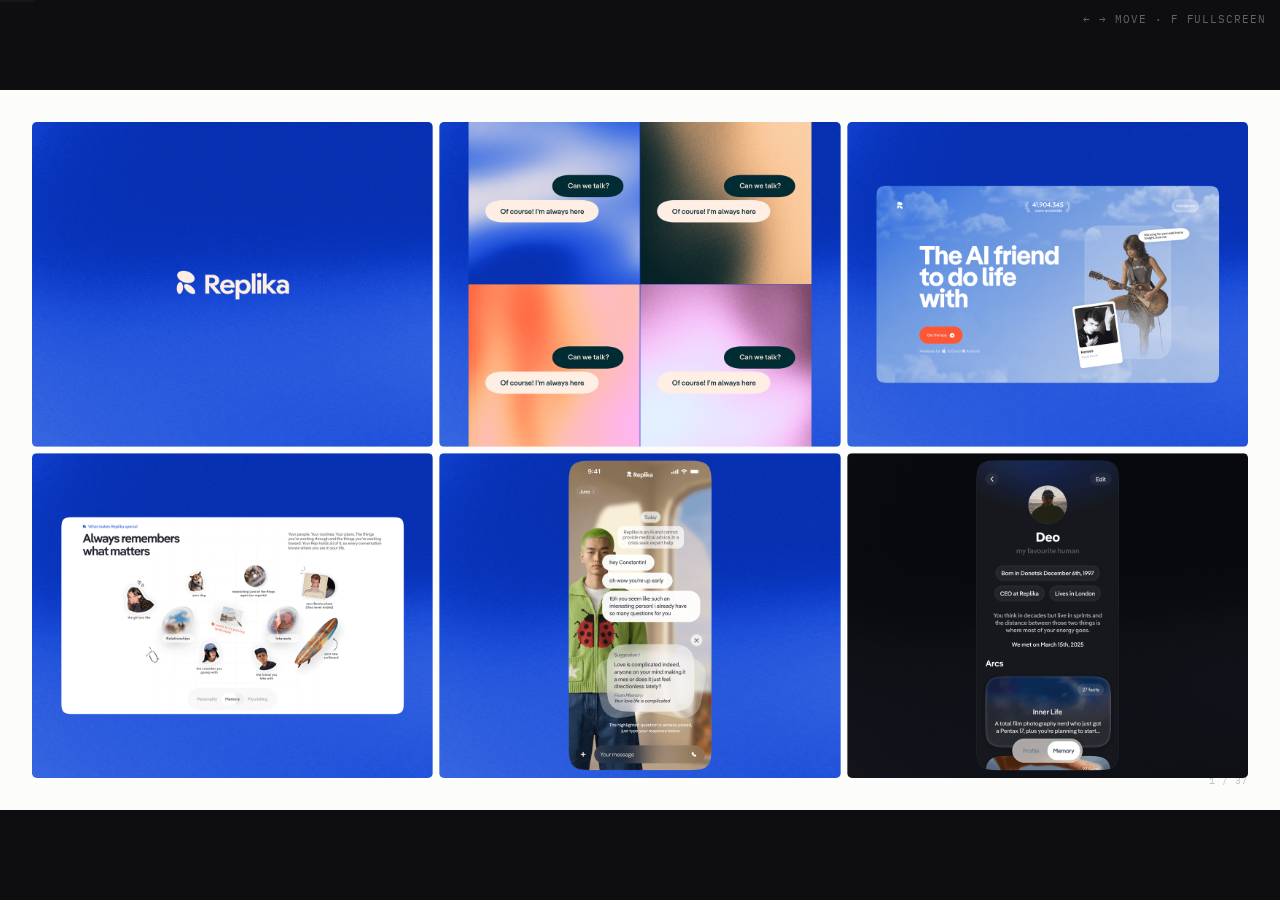
==== index.html @ 20c3c9c7 "Close on one thing, not two The fourth-month regret came off at the presenter's direction, so the sl" ====
<!doctype html>
<html lang="en">
<head>
<meta charset="utf-8">
<meta name="viewport" content="width=device-width, initial-scale=1">
<title>Enable — case study</title>
<link rel="preconnect" href="https://fonts.googleapis.com">
<link rel="preconnect" href="https://fonts.gstatic.com" crossorigin>
<link href="https://fonts.googleapis.com/css2?family=Space+Grotesk:wght@300;400;500;600&family=IBM+Plex+Mono:wght@400;500&display=swap" rel="stylesheet">
<link rel="stylesheet" href="deck.css">
</head>
<body>

<div id="progress"></div>
<div id="help">← → move · F fullscreen</div>

<div id="stage">

<!-- ══════════════════ FRONT — six minutes ══════════════════ -->

<!-- 2 — range. Four slides, full bleed, no titling. You name each one aloud. -->
<section class="slide is-bleed" data-note="Six seconds. Say it: 'Replika, the AI companion — I led design engineering on memory and onboarding, forty-two million users.' Nothing on the slide names it, so you have to.">
  <div class="bleed b6">
    <img src="assets/prior/replika-1.png" alt="">
    <img src="assets/prior/replika-2.png" alt="">
    <img src="assets/prior/replika-3.png" alt="">
    <img src="assets/prior/replika-4.png" alt="">
    <img src="assets/prior/replika-5.png" alt="">
    <img src="assets/prior/replika-6.png" alt="">
  </div>
</section>

<section class="slide is-bleed" data-note="Six seconds. 'Parable — an intelligence layer for enterprise operations. Sole designer, Figma into code.'">
  <div class="bleed b2">
    <img src="assets/prior/parable-1.png" alt="">
    <img src="assets/prior/parable-2.png" alt="">
  </div>
</section>

<section class="slide is-bleed" data-note="Six seconds. 'Pendulum — multimodal search, zero to one, for R/GA, WPP and Kering.'">
  <div class="bleed b2">
    <img src="assets/prior/pendulum-1.png" alt="">
    <img src="assets/prior/pendulum-2.png" alt="">
  </div>
</section>

<section class="slide is-bleed" data-note="Six seconds. 'Lightnote — a creative toolkit that lived in the terminal and was given a canvas. Open source.' Then the title card, and into Enable.">
  <div class="bleed b2">
    <img src="assets/prior/lightnote-1.png" alt="">
    <img src="assets/prior/lightnote-4.png" alt="">
  </div>
</section>

<!-- 1 -->
<section class="slide is-title" data-note="They have just seen four projects. This is the pivot: name yourself, name the one you are here to talk about, and go. Ten seconds.">
  <span class="eyebrow">Case study · Product design</span>
  <h1>Enable</h1>
  <div class="sub">A single source of truth for luxury travel.</div>
  <div class="who">Constantin Chopin · Founding product designer · 2025–2026</div>
</section>

<section class="slide is-split" data-note="The industry is fragmented by vertical. Say the two kinds of tool — the ones that make you productive, and the ones that own one slice of your data — then point at the middle and say nobody was trying to hold it together. Sixty seconds.">
  <div class="art"><img src="assets/figures/fig-06-landscape.svg" alt="Six categories of tool arranged around an open centre."></div>
  <div class="words">
    <span class="eyebrow">The problem</span>
    <h3>Every tool owns one vertical. Nobody was trying to bring it together.</h3>
    <ol>
      <li>Some of them make you productive: itinerary builders, booking systems, the tools that get a trip out of the door.</li>
      <li>Some of them hold one vertical of your data and only that one: your clients, your itineraries, your drive, your terms.</li>
      <li>Nobody was building the place where all of it meets. So every advisor assembled that picture themselves, by hand, on every single trip.</li>
    </ol>
  </div>
</section>

<!-- tools -->
<section class="slide is-full" data-note="The top row is one property in three places. The intranet post announces the opening. The partner email carries the offer. The advisor&rsquo;s own note has the only thing worth knowing — ask for an overwater room, and do not sell it as a spa trip — and it ends by saying the rate is somewhere in an inbox. Read that last line aloud. Nothing joins these three, and the advisor is the join.">
  <div class="head"><h3>And this is what that looks like</h3><span class="eyebrow">The tools an advisor already had</span></div>
  <div class="art">
    <div class="grid6">
      <figure class="is-doc">
        <div class="box"><img src="assets/tools/intranet-board.png" alt="The agency intranet homepage: posts about air-desk fees, a commission policy, and a list of 2026 openings."></div>
        <figcaption>The intranet &middot; the opening, announced</figcaption>
      </figure>
      <figure class="is-doc">
        <div class="box"><img src="assets/tools/advisor-note.png" alt="An advisor&rsquo;s own notes app, with a plain-text note about the same property."></div>
        <figcaption>Their own notes &middot; what they actually think</figcaption>
      </figure>
      <figure class="is-doc">
        <div class="box"><img src="assets/tools/partner-email.png" alt="A partner programme newsletter in an inbox, announcing cruise offers and departures."></div>
        <figcaption>The partner programme &middot; the offer, in email</figcaption>
      </figure>
      <figure class="is-doc">
        <div class="box"><img src="assets/tools/gds.png" alt="A GDS terminal showing an airfare grid."></div>
        <figcaption>The GDS &middot; where booking happens</figcaption>
      </figure>
      <figure class="is-doc">
        <div class="box"><img src="assets/tools/itinerary-builder.png" alt="An itinerary builder, with a printed client itinerary."></div>
        <figcaption>The itinerary builder &middot; the proposal</figcaption>
      </figure>
      <figure class="is-doc">
        <div class="box"><img src="assets/tools/client-app.png" alt="A client-facing trip app on mobile."></div>
        <figcaption>The client app &middot; what the traveller sees</figcaption>
      </figure>
    </div>
  </div>
  <div class="cap">The top three are <b>one property</b> &mdash; Four Seasons Red Sea at Shura Island. The intranet has the opening, the note beside it has the judgement, the partner email has the offer. <b>Nothing joins them, so the advisor is the join.</b></div>
</section>

<!-- 4 -->
<!-- wedge -->
<section class="slide is-full is-tight" data-note="Do not walk the stages one by one. Say: the sale runs across eleven stages, we focused on the first five. Then point right — by stage five you have to produce that proposal, and everything in it was gathered by hand across the fragmented tool space on the left.">
  <div class="head"><h3>An advisor&rsquo;s sale runs across eleven stages. We built into the first five.</h3><span class="eyebrow">Where we built</span></div>
  <div class="art">
    <div class="duo">
      <figure>
        <div class="box"><img src="assets/figures/fig-04-wedge.svg" alt="Eleven stages of the advisor sales cycle, with six source systems read and written at every stage."></div>
        <figcaption>The cycle · and the wedge we built into</figcaption>
      </figure>
      <figure class="is-doc">
        <div class="box"><img src="assets/tools/proposal.png" alt="A real client proposal: hero image, dates, and a day-by-day itinerary with suggested accommodation."></div>
        <figcaption>Stage five · what it has to produce</figcaption>
      </figure>
    </div>
  </div>
    <div class="cost">
    <div><b>~72h</b><span>to assemble one proposal by hand, across all six systems</span></div>
    <div><b>3&ndash;5</b><span>revisions before it is fit to send to the client</span></div>
    <div><b>3 at once</b><span>commission, amenities and the traveller&rsquo;s own preferences, weighed together on every candidate</span></div>
  </div>
  <div class="cap">The third one is what breaks. Every option has to pay well, suit this traveller, <em>and</em> match what they already said they like &mdash; <b>held in one person&rsquo;s head, per option, per trip.</b> None of it is billable.</div>
</section>

<!-- the design partner -->
<section class="slide is-full" data-note="Do not read the names. Say: we worked with this agency every week for eight months, and every decision in the back half of this deck traces to something one of them said. Ten seconds.">
  <div class="head"><h3>The people we designed with</h3><span class="eyebrow">The design partner · weekly, for eight months</span></div>
  <div class="art">
    <div class="teams">
      <div class="team is-agency">
        <div class="team-label">TravelLustre &middot; the agency</div>
        <div class="people p3">
        <figure>
          <img src="assets/team/team-kristin.png" alt="Kristin Chambers, founder and chief executive.">
          <figcaption><span class="nm">Kristin Chambers, CTC</span><span class="rl">Founder &middot; CEO</span></figcaption>
        </figure>
        <figure>
          <img src="assets/team/team-janet.png" alt="Janet Flagg, chief operating officer.">
          <figcaption><span class="nm">Janet Flagg</span><span class="rl">COO</span></figcaption>
        </figure>
        <figure>
          <img src="assets/team/team-kristyn.png" alt="Kristyn Terpinas, travel advisor employed by the agency.">
          <figcaption><span class="nm">Kristyn Terpinas</span><span class="rl">Advisor &middot; on staff</span></figcaption>
        </figure>
        </div>
      </div>
      <div class="team">
        <div class="team-label">Independent &middot; their own book, the agency&rsquo;s programmes</div>
        <div class="people p3">
        <figure>
          <img src="assets/team/team-sarah.png" alt="Sarah L. Thompson, independent travel advisor.">
          <figcaption><span class="nm">Sarah L. Thompson</span><span class="rl">Own agency</span></figcaption>
        </figure>
        <figure>
          <img src="assets/team/team-tara.png" alt="Tara Misra, independent travel advisor.">
          <figcaption><span class="nm">Tara Misra</span><span class="rl">Own agency</span></figcaption>
        </figure>
          <figure>
            <div class="more"><b>+40</b><span>advisors</span></div>
            <figcaption><span class="nm">And the rest of the desk</span><span class="rl">The lab</span></figcaption>
          </figure>
        </div>
      </div>
    </div>
  </div>
  <div class="cap">Three are the agency. <b>The other two are not employees</b> &mdash; own books, working through it for its programmes, for a cut. <b>Their client lists are their own asset, inside somebody else&rsquo;s system.</b></div>
</section>

<!-- 5 -->
<!-- the record -->
<section class="slide is-full" data-note="Point left at the blocks: six systems, none agreeing with another. Then at the slab: one model. Then at the fins: those are the surfaces — ask, directory, briefing, itinerary, traveller. Then point right and say: this is one record out of the directory, and every field carries where it came from and when. The surfaces are what you open next.">
  <div class="head"><h3>Six systems in. One model. Every surface reads from it.</h3><span class="eyebrow">What the agency bought</span></div>
  <div class="art">
    <div class="duo">
      <figure>
        <div class="box"><img src="assets/figures/fig-03-feed.svg" alt="Six source systems feeding one reconciled model, which feeds every surface."></div>
        <figcaption>1 six systems in · 2 one model · 3–7 out to every surface</figcaption>
      </figure>
      <figure class="is-doc">
        <div class="box"><div class="live" data-live="/records/maison-leandre?demo=advisor" data-w="1440" data-h="1120"><noscript><img src="assets/screens/05-record-fields.png" alt="A product record."></noscript></div></div>
        <figcaption>4 the directory — one record from it &middot; live, scroll it</figcaption>
      </figure>
    </div>
  </div>
  <div class="cap">Not answers. A place that takes PDFs, half-structured spreadsheets and terms buried in email, and returns <b>one record per thing.</b> On the right, one record out of <b>4</b>.</div>
</section>

<!-- the surfaces, one per slide so the arrow keys walk them -->

<section class="slide is-full" data-note="Surface 3. The door people expect, and one of six rather than the product itself.">
  <div class="head"><span class="step made">Surface 3</span><h3>Ask</h3></div>
  <div class="art shot"><img src="assets/screens/02-v2-ask-spa.png" alt="Ask — a surface reading from the model."></div>
  <div class="cap">A question, answered out of the model rather than the web. Every claim carries the record it came from, and the answer says how fresh it is.</div>
</section>

<section class="slide is-full" data-note="Surface 5. The one the agency lead asked for by name: something you sit down to first thing.">
  <div class="head"><span class="step made">Surface 5</span><h3>The briefing</h3></div>
  <div class="art shot"><img src="assets/screens/03-briefing.png" alt="The briefing — a surface reading from the model."></div>
  <div class="cap">The morning screen. What changed overnight, what expires soon, and what is waiting on somebody — assembled from the same model, not a separate feed.</div>
</section>

<section class="slide is-full" data-note="Surface 6. Nothing is re-keyed here — it reads the same record.">
  <div class="head"><span class="step made">Surface 6</span><h3>The itinerary</h3></div>
  <div class="art shot"><img src="assets/screens/16-itinerary.png" alt="The itinerary — a surface reading from the model."></div>
  <div class="cap">The work in progress. Products pulled straight off the directory, so a rate on an itinerary is the same value the record holds rather than a copy of it.</div>
</section>

<section class="slide is-full" data-note="Surface 7. Point at the suggestion row: labelled, never applied silently.">
  <div class="head"><span class="step made">Surface 7</span><h3>The traveller</h3></div>
  <div class="art shot"><img src="assets/screens/15-traveller.png" alt="The traveller — a surface reading from the model."></div>
  <div class="cap">Who the work is for. Preferences with a source and a date on each one, and what the product suggests kept separate from what a person confirmed.</div>
</section>

<section class="slide is-full" data-note="Surface 8. This is the way in. Everything the model knows entered through here or through a connection, and that is where the next challenge starts.">
  <div class="head"><span class="step made">Surface 8</span><h3>The knowledge vault</h3></div>
  <div class="art shot"><img src="assets/screens/18-knowledge.png" alt="The knowledge vault — a surface reading from the model."></div>
  <div class="cap">Where material arrives. A rate sheet forwarded in, a portal synced, an intranet exported — each document keeping its source, its date and who may read it.</div>
</section>

<!-- 7 -->
<section class="slide is-split" data-note="The constraint that explains everything about how this was made. Do not apologise for having no Figma — this is the reason. If they want the working, offer to leave the deck and open the Notion roadmap: priorities logged per week, a spec per feature, decisions with dates on them. Offer it, do not force it — only open it if they say yes.">
  <div class="art"><img src="assets/figures/fig-07-workshop.svg" alt="Four repositories: production, dev, design system and prototype, with Claude Code running the iterations."></div>
  <div class="words">
    <span class="eyebrow">The constraint</span>
    <h3>Two user calls a week. Shipping weekly, sometimes twice.</h3>
    <ol>
      <li>Design ahead of code could not hold that pace. The first build is what happens when it tries.</li>
      <li>So the iteration surface became working software. Four repositories, with the prototype using the design system as a live dependency.</li>
      <li>The roadmap held the decisions. <strong>The prototype was the specification.</strong> There was always something an advisor could use on Thursday.</li>
    </ol>
  </div>
</section>

<!-- 7b — what came out of the calls -->
<section class="slide is-mid" data-note="Read the first two aloud. Point at the third. Then read the agency lead&rsquo;s line slowly, because it is the brief we were given and it is the one we followed. Every quote here is about not being able to find something. That is the whole set-up for the next three slides.">
  <span class="eyebrow">What the calls produced</span>
  <h2 style="margin-top:20px;max-width:36ch">Four things advisors told us, all pointing the same way.</h2>
  <div class="said-grid">
    <div>
      <q>Do we have a place on the Internet where all these meet-and-greet services are listed?</q>
      <div class="when">Advisor &middot; 21 May &middot; the answer was no</div>
      <div class="then">There was nowhere to look. Every question like this one ended at somebody&rsquo;s memory.</div>
    </div>
    <div>
      <q>I had a Hawaii list that I took off the Internet&hellip; found out that this was pre-Covid. So a lot of those restaurants were closed already.</q>
      <div class="when">Advisor &middot; 30 April</div>
      <div class="then">When there was somewhere to look, it was the open web, and it answered confidently with things that had closed years ago.</div>
    </div>
    <div>
      <q>I don&rsquo;t want to rely on information it gives me because it&rsquo;s just information from the Internet.</q>
      <div class="when">Advisor &middot; 16 April</div>
      <div class="then">So a general assistant was never going to be used here, however good the writing was.</div>
    </div>
    <div class="is-lead">
      <q>Your data is at your fingertips instead of things being disjointed.</q>
      <div class="when">The agency lead &middot; 23 April</div>
      <div class="then"><b>The agency describing the product back to us: not somewhere that answers in general, somewhere that holds what this desk already knows. So that is what we built.</b></div>
    </div>
  </div>
  <div class="cap calls-foot">Four complaints, one obvious conclusion: <b>they could not find what they already knew.</b> So we built them somewhere to look.</div>
</section>

<!-- ─── the first build, before the challenges ─── -->
<!-- 11 -->
<section class="slide is-full" data-note="The obvious build. Everyone in the room has approved one of these.">
  <div class="head"><span class="step made">The first build</span><h3>Chat over a pile of documents, results as cards.</h3></div>
  <div class="art shot"><img src="assets/plates/v1-home.png" alt="The first build: a dark chat interface beside a shelf of image cards."></div>
  <div class="cap">June 2025. It demoed well — the conversation flowed and the shelf filled up.</div>
</section>

<!-- 12 -->
<section class="slide is-full" data-note="Say it plainly: this ran at the same time as the desktop build, not after it. Same bet — retrieval — a different shape. Point at the flow: home, client directory, client focus, conversation, product. Ask them to notice that every screen ends in a chat box, which is the tell. We were still designing a way to ask rather than a place to look.">
  <div class="head"><span class="step made">The first build &middot; at the same time</span><h3>We explored the same idea as a mobile app, in parallel.</h3></div>
  <div class="art shot"><img src="assets/plates/v1-mobile-flow.png" alt="A flow board of the mobile exploration: home, client directory, client focus, conversation and product screens, wired together."></div>
  <div class="cap">The account manager&rsquo;s day as an app rather than a desktop tool. <b>Every screen ends in an Ask box</b> &mdash; which is the tell. We were still building a better way to ask.</div>
</section>

<section class="slide is-full" data-note="This is the only look at the working the deck gives them, so do not rush it. Paper, then grey boxes, then the thing. Say that the questions on the left-hand pages are an account manager’s own words — what do I need to know about my client, and where would I look. The answer to those questions is what the data model eventually became.">
  <div class="head"><span class="step made">The first build &middot; the working</span><h3>Paper, then grey boxes, then screens.</h3></div>
  <div class="art shot"><img src="assets/plates/v1-sketches.png" alt="Notebook pages of hand sketches and questions, then greybox wireframes, then the finished mobile screens."></div>
  <div class="cap">The questions came before the drawings &mdash; <b>what do I need to know about this client, where would I look, what if I cannot find it.</b> They outlived the build. The data model is the answer to them.</div>
</section>

<section class="slide is-full" data-note="Slow down. Let them read the card fields and the citations themselves. Point, and wait.">
  <div class="head"><span class="step came-back">What came back</span><h3>The cards had nothing underneath them.</h3></div>
  <div class="art shot"><img src="assets/plates/v1-answer.png" alt="An answer about cherry blossom season cited to Reddit and Wikipedia, beside cards whose fields read Hotel name, Location, Description."></div>
  <div class="cap"><b>Hotel name. Location. Description.</b> Asked for a Japan itinerary it returned
  cherry-blossom festivals, cited to Reddit and Wikipedia, when what was needed was the agency's own
  negotiated terms.</div>
</section>

<!-- 13 -->


<!-- 7c — one signal traced from call to decision to feature -->
<section class="slide is-split is-wide" data-note="The intellectual move of the whole project. Say the headline and stop — let it sit. Then the failure, then what we actually found when we looked: three kinds of data in the same folders with nothing saying which was which. Walk the figure bottom to top, canonical, agency, personal, and the combined read-out on the right. Land on the refused overwrite, because that is what makes the whole thing auditable.">
  <div class="art"><img src="assets/figures/fig-02-layers.png" alt="Three layers of one record — canonical, organisation, personal — combining into one attributed read-out, with an overwrite of a lower layer refused."></div>
  <div class="words">
    <span class="eyebrow">Why the model came before the screens</span>
    <h3>Retrieval was never the problem. It was three kinds of data pretending to be one.</h3>
    <ul class="chain">
      <li><em>The failure</em>
        <b>Documents in, answers out, wrong too often to use.</b>
        <span>Confident answers, wrong often enough to lose an advisor in a week. And when one was right, it was sometimes right about a commission the reader was not allowed to see.</span></li>
      <li><em>What we found</em>
        <b>Three kinds of data, in the same folders, unlabelled.</b>
        <span><strong>Canonical</strong>, published once and not theirs to edit. <strong>Agency</strong> &mdash; the negotiated terms. <strong>Personal</strong> &mdash; an advisor&rsquo;s own notes. Nothing said which was which.</span></li>
      <li><em>The move</em>
        <b>Permission became a property of the record, not a filter on the output.</b>
        <span>Private by default, opened up deliberately, never the other way round. <strong>An answer cannot leak what the model will not join.</strong> Their terms are the one thing an advisor has that the desk next door does not.</span></li>
      <li><em>The measure</em>
        <b>We wrote the target so it could fail.</b>
        <span>Time to Trusted Answer: sources, freshness, a confidence label or a plain &ldquo;I don&rsquo;t know&rdquo;, and zero permission leakage. Any override is auditable.</span></li>
    </ul>
  </div>
</section>

<!-- 8 — success at two levels: what it did for the desk, and what it did for the company -->
<section class="slide" data-note="Say the method out loud for each: all three are the partner&rsquo;s own reporting rather than instrumentation, and volunteering that is stronger than being asked. Then spend your time on the third, because it is the one that pays for the product. An advisor moves somewhere between one and one and a half million in trips a year and earns commission on it, across roughly twenty partner programmes plus whatever temporary incentives are running — and those incentives sit unread in email. Two hotels in Rome, both right for the client, one paying six per cent and one paying twenty because of a promotion that week. The fifteen per cent is choosing the second one knowingly.">
  <span class="eyebrow">What changed · for the advisors</span>
  <h2 style="margin-top:20px">Measured with the design partner, over eight months of weekly sessions.</h2>
  <div class="figs">
    <div>
      <div class="n">Half</div>
      <div class="w">The time it takes to assemble an itinerary</div>
      <div class="h">Roughly seventy-two hours of hunting, comparing and re-keying, cut by at least half. The design partner&rsquo;s own assessment at the end of the engagement.</div>
      <div class="s">Design-partner reported</div>
    </div>
    <div>
      <div class="n">~2h / day</div>
      <div class="w">Administrative time returned, per advisor</div>
      <div class="h">We set out to win back one. Most of it is the manual reconciliation of rate and programme changes that arrive by email and get read late, or not at all.</div>
      <div class="s">Advisor-reported, not logged</div>
    </div>
    <div>
      <div class="n">+15%</div>
      <div class="w">Commission earned, on the same trips</div>
      <div class="h">Not harder selling, and not a worse trip. The same standard of stay, chosen knowing which programme was paying what that week.</div>
      <div class="s">Design-partner reported</div>
    </div>
  </div>
</section>

<!-- 8b -->
<section class="slide" data-note="Level two: us. A design partner signing, and an MVP another agency could buy, are the outcomes the company was actually judged on. Say which parts of the pipeline you can stand behind.">
  <span class="eyebrow">What changed · for the business</span>
  <h2 style="margin-top:20px;max-width:30ch">It had to work for the advisors, and it had to let the company grow.</h2>
  <div class="figs">
    <div>
      <div class="n">Signed</div>
      <div class="w">A usage contract with the design partner</div>
      <div class="h">They connected their drive and their email first, then committed. An agency does not do that for a feature list.</div>
      <div class="s">Signed usage contract</div>
    </div>
    <div>
      <div class="n">Sellable</div>
      <div class="w">An MVP the next agency could buy</div>
      <div class="h">Not a bespoke build for one desk. The three-layer model exists so a second agency's terms never touch the first one's.</div>
      <div class="s">Verify pipeline claim before presenting</div>
    </div>
    <div>
      <div class="n">Raising</div>
      <div class="w">The company went out on the back of it</div>
      <div class="h">The engagement ended as designed: a system in place, a product manager able to hold a roadmap against it, engineers building on it.</div>
      <div class="s">Verify stage and framing</div>
    </div>
  </div>
</section>

<!-- 9 -->
<section class="slide is-switch" data-note="Switch windows now. Script is in demo-script.md. Twenty minutes. Come back to slide 10.">
  <span class="eyebrow">Now, live</span>
  <h2>Rather than describe it, let me use it.</h2>
  <ul>
    <li><b>The day arrives</b>The briefing, and a chase the product will not send by itself</li>
    <li><b>A record</b>Provenance, a disagreement, and who is allowed to see it</li>
    <li><b>Ingestion</b>A spreadsheet in, a confirmed record out</li>
    <li><b>Ask</b>An answer, and a refusal</li>
  </ul>
</section>

<!-- ══════════════════ BACK — twelve minutes ══════════════════ -->

<!-- 10 -->
<section class="slide is-mid" data-note="Read the three aloud, slowly. This is the map for the rest of the session. Each one runs the same beats: the first attempt, what came back from the desk, and where we landed. After the three there is one more thing, which is a mistake of mine that nobody caught.">
  <span class="eyebrow">The rest of the time</span>
  <h2 style="margin-top:20px;max-width:32ch">Three design challenges we worked through.</h2>
  <ol class="challenges">
    <li><b>A person in the loop on the way in</b><span>Unstructured material from a dozen sources, in a dozen formats, and somebody has to agree how it maps onto a record.</span></li>
    <li><b>A workspace rather than a dashboard</b><span>We built the layout every tool in this category uses, and it fought the way advisors actually move.</span></li>
    <li><b>Changing a record at the right level</b><span>An advisor edits a field. Who that change is for decides where it is stored and whether it needs approval.</span></li>
  </ol>
  <div class="cap challenge-foot">Each one runs the same beats: <b>the first attempt, what came back from the desk, and where we landed.</b></div>
</section>

<!-- ─── loop 2 ─── -->
<!-- where the review work comes from, before the review screen itself -->
<section class="slide is-full" data-note="Do not skip to the form. Say the path out loud: an advisor forwards a rate sheet into the vault, or an administrator connects a portal, and the extractor proposes records off the back of it. Point at the held row — Villa ???? — that is the extractor declining to guess. Then say the rule: nothing reaches an answer until a named person confirms it. The form on the next slide is the bill for that rule.">
  <div class="head"><span class="step made">Challenge 1 &middot; how you get here</span><h3>A document lands, or a system syncs. Either way a person has to confirm what came out.</h3></div>
  <div class="art">
    <div class="duo">
      <figure class="is-doc">
        <div class="box"><img src="assets/screens/18-knowledge.png" alt="The knowledge vault: documents an advisor has forwarded in, each with its source and date."></div>
        <figcaption>1 a rate sheet is forwarded into the vault</figcaption>
      </figure>
      <figure class="is-doc">
        <div class="box"><img src="assets/screens/22-review-queue.png" alt="Confirm new records: three candidates with their source URIs, one a possible duplicate, one held at low confidence."></div>
        <figcaption>2 candidates queue up, with the file they came from</figcaption>
      </figure>
    </div>
  </div>
  <div class="cap">A rate sheet forwarded in, or a portal synced. The extractor proposes records; the vault says <b>three are waiting</b>. One is held &mdash; the source row was unreadable. <b>Nothing reaches an answer until a person confirms it.</b></div>
</section>

<!-- 14 -->
<section class="slide is-full" data-note="They asked for this and we built exactly it. Do not mock the request — when your business is the terms being right, checking them is not paranoia. Read the two numbers off the slide and let the silence do the work.">
  <div class="head"><span class="step made">Challenge 1 · first attempt</span><h3>We let them check every field by hand. This is what that cost.</h3></div>
  <div class="art shot"><img src="assets/plates/form.png" alt="The first review interface: field 11 of 87, record 3 of 214."></div>
  <div class="cap"><b>Field 11 of 87. Record 3 of 214.</b> A completely reasonable request from people
  whose business depends on the terms being right.</div>
</section>

<!-- 15 -->
<section class="slide is-statement" data-note="ATTRIBUTION NEEDED — who said this, and when. Replace with the real line if you have it.">
  <span class="eyebrow">Challenge 1 · what came back</span>
  <p class="said">It worked, and nobody was ever going to finish it.</p>
  <p class="after">A review that exhausting does not happen. And a review that does not happen is
  worse than no review at all, because everybody assumes it did.</p>
</section>

<!-- 16 -->
<section class="slide is-split" data-note="They saw this live. The order to say it in: it is pre-filled, it tells you how sure it is, you validate rather than type, and your name goes on it. Then point at the two held rows — the extractor declining to guess is the part that matters.">
  <div class="art shot"><img src="assets/screens/13-admin-sereno.png" alt="The extraction review: each field with its position in the source and a confirm action."></div>
  <div class="words">
    <span class="step next">Challenge 1 · where we landed</span>
    <h3>The product fills it in, says how sure it is, and a person signs it off.</h3>
    <ol>
      <li>Every field arrives already filled, with the cell it was taken from &mdash; <b>row 41 · col G</b> &mdash; so the reviewer is checking a claim against a source rather than typing.</li>
      <li>Each one carries how confident the extraction is, so an advisor knows which rows to actually look at.</li>
      <li>Eighteen fields here, three <strong>held rather than proposed</strong>. A held row has no confirm button at all.</li>
      <li>Confirming stamps the record with the name of the person who confirmed it and the date. <strong>Every value on this record can be traced to somebody who agreed to it.</strong></li>
    </ol>
  </div>
</section>

<!-- ─── loop 6 ─── -->
<!-- 26 -->
<section class="slide is-full" data-note="Every comparable tool in this category uses a left rail. Say that.">
  <div class="head"><span class="step made">Challenge 2 · first attempt</span><h3>A left rail, and the conflict on its own page.</h3></div>
  <div class="art shot"><img src="assets/plates/leftrail-conflict.png" alt="The earlier design: a left sidebar and the commission conflict on a dedicated page."></div>
  <div class="cap">The pattern every comparable tool in this industry uses. It worked.</div>
</section>

<!-- 27 -->
<section class="slide is-split" data-note="Two arguments: width, and how advisors actually move. This is the briefing, which is the clearest room to point at — the dock at the foot, and the whole width given to the work. Say that our users live in an iOS environment, so each room reads as its own small app rather than a section of a dashboard. Then name the cost: 70px of height, permanently.">
  <div class="art shot"><img src="assets/screens/03-briefing.png" alt="The briefing: a full room with the dock at the foot of the screen."></div>
  <div class="words">
    <span class="step next">Challenge 2 · where we landed</span>
    <h3>We stopped building a dashboard and started building a workspace.</h3>
    <ol>
      <li>The rail cost about 230 pixels of width permanently, on the screens that most need it — a record with three layers and a provenance column.</li>
      <li>Advisors did not move section to section like a website. They moved workspace to workspace, all day, in a loop.</li>
      <li>Each room became its own small thing rather than a section of a dashboard &mdash; closer to how these advisors already use a phone than how they use a website.</li>
    </ol>
    <p><strong>The cost:</strong> about 70 pixels of height, permanently, and a pattern rare enough in this category that it only reads as considered if it behaves well.</p>
  </div>
</section>

<!-- ─── challenge 3: changing a record at the right level ─── -->
<section class="slide is-statement" data-note="Set the problem before the screen. An advisor corrects a rate. Is that a private note to themselves, something their desk should see, or the agency changing its position? The same keystrokes, three different meanings — and the first version never asked.">
  <span class="step made">Challenge 3 &middot; the problem</span>
  <p class="said">The same edit can mean three different things.</p>
  <p class="after">An advisor corrects a rate. That might be a private note, something their desk needs, or the agency changing its position &mdash; and the next reader has to know which. <strong>The first version never asked.</strong></p>
</section>

<section class="slide is-full" data-note="Left, then right. Left: you are on the record, in edit mode, and every field has grown its own Edit button — the banner says you are editing as yourself and that canonical values are not yours to overwrite. Right: the sheet asks who the change is for before it asks what it says, because that is the question an advisor gets wrong. Read the third option aloud — the whole agency goes to a lead for review. Then the on-save line, which says what will happen before it happens.">
  <div class="head"><span class="step next">Challenge 3 &middot; where we landed</span><h3>Editing a field is a question about who it is for.</h3></div>
  <div class="art">
    <div class="duo">
      <figure class="is-doc">
        <div class="box"><img src="assets/screens/24-record-editing.png" alt="The record in edit mode: a banner naming the editor, and an Edit button on each field."></div>
        <figcaption>1 on the record, in edit mode</figcaption>
      </figure>
      <figure class="is-doc">
        <div class="box"><img src="assets/screens/24-edit-sheet.png" alt="The edit sheet: the canonical value kept beneath, a new value, and who the change is for."></div>
        <figcaption>2 who the change is for, before what it says</figcaption>
      </figure>
    </div>
  </div>
  <div class="cap">The canonical value stays readable underneath; a change sits <b>above</b> it, never over it. Scope picks the layer. <b>The whole agency goes to a lead for review</b> &mdash; an advisor can propose the agency&rsquo;s position, not set it.</div>
</section>

<section class="slide is-split" data-note="The same question, asked about the other verb. The previous slide was who a change is for; this is who a record is for. Point at the three tiers, then at the last line: spend sits behind the commission entitlement at every one of them, because who you trust with a client is a different question from who you trust with the numbers. If they ask how this was arrived at: it was all-or-nothing in March, written with the condition that would reopen it, and the agency lead met that condition almost word for word in April.">
  <div class="art shot"><img src="assets/screens/21-sharing-sheet.png" alt="The sharing panel: private to you, Collaborator Full, Collaborator Basic, with spend held behind the commission entitlement at every tier."></div>
  <div class="words">
    <span class="step next">Challenge 3 &middot; and the same question about reading</span>
    <h3>Who may change a record, and who may see it, are two halves of one rule.</h3>
    <ol>
      <li>Private by default. Sharing a traveller is an explicit act, aimed at a named colleague, and it can be withdrawn.</li>
      <li><strong>Collaborator Full</strong> can edit and run the profiling, but can never re-share or delete. <strong>Collaborator Basic</strong> is a name and a contact, for an introduction and nothing more.</li>
      <li><strong>Spend sits behind the commission entitlement at every tier.</strong> Who you trust with a client is a different question from who you trust with the numbers, so they are separate grants.</li>
      <li>All or nothing in March, written with the condition that would reopen it. In April the agency lead met that condition, almost word for word.</li>
    </ol>
  </div>
</section>

<section class="slide is-split" data-note="Two minutes, then stop. Point at the document first — they saw it on slide eight as the thing an advisor assembles by hand across six systems. We built everything up to it and stopped. Then the client half, plainly: one place their trip lives, and their advisor writing into it while they are travelling rather than emailing them.">
  <div class="art shot"><img src="assets/tools/proposal.png" alt="A client proposal document — the artefact stage five has to produce."></div>
  <div class="words">
    <span class="eyebrow">What I would do next</span>
    <h3>We never built what stage five produces.</h3>
    <ol>
      <li><strong>A templated presentation.</strong> The advisor assembles this document by hand, every trip.</li>
      <li><strong>The client&rsquo;s own copy.</strong> One place their trip lives, instead of a PDF in a thread.</li>
      <li><strong>Notes arriving in it.</strong> From their advisor, while the trip is happening &mdash; not by email.</li>
    </ol>
  </div>
</section>

<!-- 32 -->
<section class="slide is-title" data-note="Stop talking. Ten minutes for questions.">
  <span class="eyebrow">Thank you</span>
  <h1>Questions.</h1>
  <div class="who">Constantin Chopin</div>
</section>

</div>

<div id="notes"><span class="k">Presenter</span><span id="note-text"></span></div>

<script>
(function () {
  var stage  = document.getElementById('stage');
  var slides = Array.prototype.slice.call(stage.querySelectorAll('.slide'));
  var bar    = document.getElementById('progress');
  var noteEl = document.getElementById('note-text');
  var i = 0;
  /* Presenter notes are for rehearsal. They name gaps and staging decisions, so they
     are available while working locally and inert anywhere the deck is published. */
  var LOCAL = ['localhost', '127.0.0.1', '[::1]', ''].indexOf(location.hostname) !== -1;

  slides.forEach(function (s, n) {
    var t = document.createElement('div');
    t.className = 'num';
    t.textContent = (n + 1) + ' / ' + slides.length;
    s.appendChild(t);
  });

  /* Scale the fixed 1600×900 stage to whatever window it is shown in. */
  function fit() {
    var k = Math.min(window.innerWidth / 1600, window.innerHeight / 900);
    stage.style.transform = 'translate(-50%, -50%) scale(' + k + ')';
  }
  window.addEventListener('resize', fit);
  fit();

  function show(n) {
    i = Math.max(0, Math.min(slides.length - 1, n));
    slides.forEach(function (s, k) { s.classList.toggle('is-on', k === i); });
    bar.style.width = ((i + 1) / slides.length * 100) + '%';
    noteEl.textContent = slides[i].dataset.note || '—';
    if (location.hash !== '#' + (i + 1)) history.replaceState(null, '', '#' + (i + 1));
  }

  document.addEventListener('keydown', function (e) {
    if (e.metaKey || e.ctrlKey || e.altKey) return;
    if (e.key === 'ArrowRight' || e.key === ' ' || e.key === 'PageDown') { e.preventDefault(); show(i + 1); }
    else if (e.key === 'ArrowLeft' || e.key === 'PageUp') { e.preventDefault(); show(i - 1); }
    else if (e.key === 'Home') { e.preventDefault(); show(0); }
    else if (e.key === 'End') { e.preventDefault(); show(slides.length - 1); }
    else if (e.key === 'n' || e.key === 'N') { if (LOCAL) document.body.classList.toggle('notes'); }
    else if (e.key === 'f' || e.key === 'F') {
      if (document.fullscreenElement) document.exitFullscreen();
      else document.documentElement.requestFullscreen();
    }
  });

  stage.addEventListener('click', function (e) {
    show(e.clientX < window.innerWidth / 2 ? i - 1 : i + 1);
  });

  setTimeout(function () { document.body.classList.add('settled'); }, 4000);

  var start = parseInt((location.hash || '#1').slice(1), 10);
  show(isNaN(start) ? 0 : start - 1);
})();
</script>


<script>
(function () {
  /* Same machine when the deck is local; the deployed app otherwise. */
  var LOCAL = ["localhost", "127.0.0.1", "[::1]", ""].indexOf(location.hostname) !== -1;
  var APP = LOCAL ? "http://localhost:3000" : "https://enable-analogue.vercel.app";

  function mount(box) {
    if (box.dataset.mounted) return;
    box.dataset.mounted = "1";

    var w = +box.dataset.w || 1440, hh = +box.dataset.h || 1120;
    var f = document.createElement("iframe");
    f.src = APP + box.dataset.live;
    f.width = w; f.height = hh;
    f.setAttribute("title", "The product record, running");
    f.setAttribute("loading", "lazy");
    box.appendChild(f);

    /* The frame is drawn at full size and scaled down, so the product keeps its
       real proportions instead of being rendered into a narrow column. */
    /* offsetWidth, not getBoundingClientRect: #stage is scaled with a CSS transform
       to fit the window, and the rect would report the post-transform size. The slot
       is a fixed size in the 1600×900 layout, so these numbers never change. */
    function fit() {
      var bw = box.offsetWidth, bh = box.offsetHeight;
      if (!bw || !bh) return;
      var k = Math.min(bw / w, bh / hh);
      f.style.transform = "scale(" + k + ")";
      f.style.left = ((bw - w * k) / 2) + "px";
      f.style.top = ((bh - hh * k) / 2) + "px";
    }
    fit();

    /* If it cannot load, put the still back rather than showing an empty box. */
    var settled = false;
    f.addEventListener("load", function () { settled = true; box.classList.add("is-up"); });
    setTimeout(function () {
      if (settled) return;
      box.innerHTML = '<img src="assets/screens/05-record-fields.png" alt="A product record.">';
      box.classList.add("is-still");
    }, 6000);
  }

  /* Arrow keys are the deck's. Clicking into a frame hands focus to the app and
     they stop working, so take it straight back — scrolling does not need focus. */
  window.addEventListener("blur", function () {
    setTimeout(function () {
      var a = document.activeElement;
      if (a && a.tagName === "IFRAME") { a.blur(); window.focus(); }
    }, 0);
  });

  /* Mount on arrival rather than at load, so the deck opens without waiting. */
  function sweep() {
    var on = document.querySelector(".slide.is-on");
    if (!on) return;
    var boxes = on.querySelectorAll(".live");
    for (var i = 0; i < boxes.length; i++) mount(boxes[i]);
  }
  document.addEventListener("keyup", sweep);
  document.addEventListener("click", sweep);
  window.addEventListener("hashchange", sweep);
  setInterval(sweep, 700);
  sweep();
})();
</script>
</body>
</html>
---- deck.css ----
/* ============================================================================
   Enable — presentation deck.
   Full-bleed slides, keyboard driven, no scrolling. 16:9, scaled to fit.

   Slide kinds:
     .is-title      opening
     .is-statement  one sentence, large, lots of air
     .is-full       an image doing the work, small caption
     .is-split      image left, short text right
     .is-switch     the handoff to the live prototype
     .is-loop       an iteration step, labelled made / came back / made next
   ========================================================================= */

:root {
  --paper:   #fcfcfb;
  --ink:     #17171a;
  --ink-2:   rgba(23, 23, 26, 0.68);
  --ink-3:   rgba(23, 23, 26, 0.46);
  --ink-4:   rgba(23, 23, 26, 0.26);
  --line:    rgba(23, 23, 26, 0.11);
  --line-2:  rgba(23, 23, 26, 0.22);
  --paper-2: #f2f2f0;
  --wrong:   #8c2f2a;
  --right:   #3f5d3a;
  --flag:    #8a6a1f;

  --sans: "Space Grotesk", "Inter", -apple-system, BlinkMacSystemFont, "Segoe UI", Roboto, Helvetica, Arial, sans-serif;
  --mono: "IBM Plex Mono", ui-monospace, "Cascadia Mono", Menlo, Consolas, monospace;
}

* { box-sizing: border-box; margin: 0; padding: 0; }

html, body {
  height: 100%;
  overflow: hidden;
  background: #0e0e10;
  font-family: var(--sans);
  color: var(--ink);
  -webkit-font-smoothing: antialiased;
}

/* ── the stage: a 1600×900 slide scaled to fit the window ─────────────── */

#stage {
  position: fixed;
  top: 50%; left: 50%;
  width: 1600px; height: 900px;
  transform-origin: center center;
  background: var(--paper);
  overflow: hidden;
}

.slide {
  position: absolute;
  inset: 0;
  padding: 82px 96px;
  display: none;
  flex-direction: column;
  background: var(--paper);
}
.slide.is-on { display: flex; }

.eyebrow {
  font-family: var(--mono);
  font-size: 13px;
  font-weight: 400;
  letter-spacing: 0.14em;
  text-transform: uppercase;
  color: var(--ink-3);
}

h1 {
  font-size: 108px;
  font-weight: 400;
  letter-spacing: -0.045em;
  line-height: 0.94;
}
h2 {
  font-size: 54px;
  font-weight: 400;
  letter-spacing: -0.033em;
  line-height: 1.08;
  max-width: 22ch;
}
h3 {
  font-size: 34px;
  font-weight: 400;
  letter-spacing: -0.025em;
  line-height: 1.15;
  max-width: 26ch;
}

p { font-size: 23px; line-height: 1.5; color: var(--ink-2); max-width: 52ch; }
p + p { margin-top: 0.8em; }
strong { color: var(--ink); font-weight: 600; }

/* ── title ───────────────────────────────────────────────────────────── */

.is-title { justify-content: center; }
.is-title h1 { margin: 22px 0 0; }
.is-title .sub { margin-top: 34px; font-size: 27px; line-height: 1.4; color: var(--ink-2); max-width: 40ch; }
.is-title .who {
  position: absolute; left: 96px; bottom: 82px;
  font-family: var(--mono); font-size: 13px; letter-spacing: 0.1em;
  text-transform: uppercase; color: var(--ink-3);
}

/* ── statement ───────────────────────────────────────────────────────── */

.is-statement { justify-content: center; }
.is-statement .said {
  font-size: 62px;
  font-weight: 300;
  letter-spacing: -0.035em;
  line-height: 1.12;
  max-width: 20ch;
}
.is-statement .said em { font-style: normal; color: var(--ink-3); }
.is-statement .attrib {
  margin-top: 40px;
  font-family: var(--mono); font-size: 13px; letter-spacing: 0.1em;
  text-transform: uppercase; color: var(--ink-3);
}
.is-statement .after { margin-top: 34px; font-size: 25px; max-width: 46ch; }

/* ── full-bleed image ────────────────────────────────────────────────── */

.is-full { padding: 62px 76px 58px; }
.is-full .head { display: flex; align-items: baseline; gap: 20px; margin-bottom: 22px; }
.is-full .head h3 { max-width: none; font-size: 30px; }
.is-full .art {
  flex: 1;
  min-height: 0;
  display: flex;
  align-items: center;
  justify-content: center;
}
.is-full .art img { max-width: 100%; max-height: 100%; width: auto; height: auto; display: block; }
.is-full .art.shot img {
  border: 1px solid var(--line);
  border-radius: 5px;
  box-shadow: 0 2px 4px rgba(16,24,40,.05), 0 20px 50px rgba(16,24,40,.09);
}
.is-full .cap {
  margin-top: 20px;
  font-size: 19px; line-height: 1.45; color: var(--ink-3);
  max-width: 96ch;
}
.is-full .cap b { color: var(--ink-2); font-weight: 600; }

/* ── square tiles, for the range slides ──────────────────────────────────
   The work itself, not a screenshot of a site showing the work. Sizes are
   explicit because the slide is a fixed 1600×900 and guessing is worse.     */

.tiles {
  display: grid;
  gap: 14px;
  justify-content: center;
  align-content: center;
  height: 100%;
}
/* Specificity has to beat `.is-full .art img`, which fits a single image to the
   frame. A tile is not fitted — it is a fixed square and the image crops into it. */
.is-full .art .tiles img {
  display: block;
  width: var(--tile);
  height: var(--tile);
  max-width: none;
  max-height: none;
  object-fit: cover;
  border-radius: 5px;
  background: var(--paper-2);
  /* A hairline so a pale tile still has an edge against the paper. Invisible
     on the tiles that carry their own colour. */
  box-shadow: inset 0 0 0 1px rgba(23, 23, 26, 0.09);
}

.tiles.t6 { grid-template-columns: repeat(3, auto); --tile: 266px; }  /* 3 × 2 */
.tiles.t4 { grid-template-columns: repeat(4, auto); --tile: 344px; }  /* 4 × 1 */
.tiles.t2 { grid-template-columns: repeat(2, auto); --tile: 592px; }  /* 2 × 1 */
.tiles.t1 { grid-template-columns: auto;            --tile: 640px; }  /* 1     */


/* ── landscape screenshots, contained not cropped ────────────────────────
   A UI screenshot loses its meaning when it is cropped square, so these sit
   in a fixed box and fit inside it. Specificity has to beat the generic
   fit-to-frame rule on ".is-full .art img". */

.grid4, .duo {
  display: grid;
  justify-content: center;
  align-content: center;
  height: 100%;
}
.grid4 { grid-template-columns: repeat(2, 520px); gap: 20px 28px; }
.duo   { grid-template-columns: repeat(2, 690px); gap: 30px; }

.grid4 figure, .duo figure { display: flex; flex-direction: column; min-width: 0; }

/* The box is a sizing rule, not a surface. It has no ground and no border, so
   an object whose proportions differ from the slot does not sit in a coloured
   band. The frame belongs to the object, not to the slot that holds it. */
.grid4 .box, .duo .box {
  display: flex; align-items: center; justify-content: center;
}
.grid4 .box { height: 264px; }
.duo .box   { height: 536px; }

/* An artefact — a screenshot, a document — exists in the world, so it sits on
   the paper and carries an edge. A drawn figure is an explanation rather than
   an artefact, so it sits in the paper with nothing around it. */
.is-full .art .is-doc img {
  border-radius: 4px;
  box-shadow:
    0 0 0 1px rgba(23, 23, 26, 0.10),
    0 2px 4px rgba(16, 24, 40, 0.04),
    0 14px 34px rgba(16, 24, 40, 0.07);
}

.is-full .art .grid4 img,
.is-full .art .duo img {
  max-width: 100%; max-height: 100%;
  width: auto; height: auto;
  display: block;
}

.grid4 figcaption, .duo figcaption {
  margin-top: 9px;
  font-family: var(--mono); font-size: 11px;
  letter-spacing: 0.09em; text-transform: uppercase;
  color: var(--ink-3);
}

/* ── split ───────────────────────────────────────────────────────────── */

.is-split { flex-direction: row; gap: 52px; align-items: center; padding: 58px 72px; }
.is-split .art { flex: 1 1 63%; min-width: 0; display: flex; align-items: center; justify-content: center; max-height: 100%; }
.is-split .art img { max-width: 100%; max-height: 784px; width: auto; height: auto; display: block; }
.is-split .art.shot img {
  border: 1px solid var(--line); border-radius: 5px;
  box-shadow: 0 2px 4px rgba(16,24,40,.05), 0 20px 50px rgba(16,24,40,.09);
}
.is-split .words { flex: 1 1 37%; min-width: 0; }
.is-split .words h3 { margin-top: 16px; }
.is-split .words p { margin-top: 20px; font-size: 21px; max-width: 40ch; }
.is-split ol { margin-top: 24px; list-style: none; counter-reset: n; display: flex; flex-direction: column; gap: 15px; }
.is-split ol li {
  counter-increment: n; position: relative; padding-left: 32px;
  font-size: 20px; line-height: 1.45; color: var(--ink-2); max-width: 40ch;
}
.is-split ol li::before {
  content: counter(n); position: absolute; left: 0; top: 2px;
  font-family: var(--mono); font-size: 12px; color: var(--ink-4);
  border: 1px solid var(--line-2); border-radius: 50%;
  width: 21px; height: 21px; display: grid; place-items: center;
}

/* ── the iteration label ─────────────────────────────────────────────── */

.step {
  display: inline-flex; align-items: center; gap: 10px;
  font-family: var(--mono); font-size: 12px; letter-spacing: 0.12em;
  text-transform: uppercase; padding: 7px 13px; border-radius: 3px;
  background: var(--paper-2); color: var(--ink-3);
}
.step.made      { background: rgba(23,23,26,.06);  color: var(--ink-2); }
.step.came-back { background: rgba(140,47,42,.09); color: var(--wrong); }
.step.next      { background: rgba(63,93,58,.10);  color: var(--right); }

/* ── the decision stamp ──────────────────────────────────────────────── */

.stamp {
  margin-top: 28px; padding: 18px 22px;
  border-left: 3px solid var(--line-2); background: var(--paper-2);
  max-width: 58ch;
}
.stamp em {
  display: block; font-style: normal; font-family: var(--mono);
  font-size: 11.5px; letter-spacing: 0.11em; text-transform: uppercase;
  color: var(--ink-4); margin-bottom: 9px;
}
.stamp span { font-size: 20px; line-height: 1.45; color: var(--ink); }

/* ── metrics ─────────────────────────────────────────────────────────── */

.figs { margin-top: 46px; display: grid; grid-template-columns: repeat(3, 1fr); gap: 0; border-top: 1px solid var(--line-2); }
.figs > div { padding: 30px 34px 0 0; border-right: 1px solid var(--line); }
.figs > div:last-child { border-right: 0; }
.figs .n { font-size: 62px; font-weight: 400; letter-spacing: -0.04em; line-height: 1; }
.figs .w { margin-top: 16px; font-size: 20px; line-height: 1.4; color: var(--ink); max-width: 24ch; }
.figs .h { margin-top: 12px; font-size: 16.5px; line-height: 1.45; color: var(--ink-3); max-width: 26ch; }
.figs .s {
  margin-top: 14px; font-family: var(--mono); font-size: 11px;
  letter-spacing: 0.09em; text-transform: uppercase; color: var(--ink-4);
}

/* ── the handoff ─────────────────────────────────────────────────────── */

.is-switch { justify-content: center; align-items: center; text-align: center; background: var(--ink); }
.is-switch h2 { color: var(--paper); max-width: 24ch; }
.is-switch .eyebrow { color: rgba(252,252,251,.5); margin-bottom: 26px; }
.is-switch ul {
  margin-top: 44px; list-style: none; display: flex; gap: 0;
  border-top: 1px solid rgba(252,252,251,.18);
}
.is-switch li {
  padding: 24px 32px; border-right: 1px solid rgba(252,252,251,.18);
  font-size: 19px; color: rgba(252,252,251,.72); text-align: left; max-width: 26ch;
}
.is-switch li:last-child { border-right: 0; }
.is-switch li b { display: block; color: var(--paper); font-weight: 500; margin-bottom: 7px; font-size: 20px; }

/* ── placeholder ─────────────────────────────────────────────────────── */

.ph {
  width: 100%; height: 100%;
  border: 2px dashed var(--line-2); border-radius: 6px;
  background: repeating-linear-gradient(-45deg, transparent, transparent 11px, rgba(23,23,26,.025) 11px, rgba(23,23,26,.025) 22px);
  display: flex; flex-direction: column; align-items: center; justify-content: center;
  gap: 14px; text-align: center; padding: 44px;
}
.ph b { font-size: 26px; font-weight: 500; letter-spacing: -0.02em; }
.ph p { font-size: 19px; color: var(--ink-3); max-width: 46ch; }
.ph .tag {
  font-family: var(--mono); font-size: 12px; letter-spacing: 0.11em;
  text-transform: uppercase; color: var(--flag);
  border: 1px solid rgba(138,106,31,.4); border-radius: 3px; padding: 5px 11px;
}

/* ── chrome ──────────────────────────────────────────────────────────── */

.num {
  position: absolute; right: 40px; bottom: 30px;
  font-family: var(--mono); font-size: 12px; letter-spacing: 0.1em;
  color: var(--ink-4);
}
.is-switch .num { color: rgba(252,252,251,.35); }

#progress {
  position: fixed; left: 0; top: 0; height: 2px;
  background: var(--ink); z-index: 50; transition: width 240ms ease;
}

#notes {
  position: fixed; left: 0; right: 0; bottom: 0;
  background: #17171a; color: #f2f2f0;
  padding: 18px 26px; font-size: 15px; line-height: 1.5;
  z-index: 60; display: none;
  border-top: 2px solid rgba(255,255,255,.12);
}
body.notes #notes { display: block; }
#notes b { color: #fff; }
#notes .k { font-family: var(--mono); font-size: 11px; letter-spacing: .1em; text-transform: uppercase; color: rgba(255,255,255,.45); display: block; margin-bottom: 6px; }

#help {
  position: fixed; right: 14px; top: 12px; z-index: 60;
  font-family: var(--mono); font-size: 10.5px; letter-spacing: .09em;
  color: rgba(128,128,132,.75); text-transform: uppercase;
  transition: opacity 600ms ease; pointer-events: none;
}
body.settled #help { opacity: 0; }

/* ── the design partner, as people ────────────────────────────────────────
   Anonymising a partner protects nothing they have not already published,
   and it makes real work read as invented. Names and faces they publish
   themselves; no contact details. */

.people {
  display: grid;
  grid-template-columns: repeat(6, 210px);
  gap: 22px;
  justify-content: center;
  align-content: center;
  height: 100%;
}
.people figure { display: flex; flex-direction: column; min-width: 0; }
.is-full .art .people img {
  width: 210px; height: 210px;
  max-width: none; max-height: none;
  object-fit: cover;
  border-radius: 4px;
  display: block;
  box-shadow: inset 0 0 0 1px rgba(23, 23, 26, 0.09);
}
.people .more {
  width: 210px; height: 210px;
  border: 1px dashed var(--line-2);
  border-radius: 4px;
  display: flex; flex-direction: column;
  align-items: center; justify-content: center;
  gap: 4px;
}
.people .more b { font-size: 38px; font-weight: 400; letter-spacing: -0.03em; }
.people .more span { font-family: var(--mono); font-size: 10.5px; letter-spacing: 0.09em; text-transform: uppercase; color: var(--ink-3); }
.people figcaption { margin-top: 12px; }
.people .nm { display: block; font-size: 17px; line-height: 1.25; }
.people .rl { display: block; margin-top: 3px; font-family: var(--mono); font-size: 10.5px; letter-spacing: 0.08em; text-transform: uppercase; color: var(--ink-3); }

/* ── range slides, full bleed ─────────────────────────────────────────────
   Six seconds each, so the work fills the frame and a plate in the corner
   carries the name. Cells are fractions rather than fixed squares; the source
   images are square and crop into whatever shape the grid gives them. */

.is-bleed { padding: 0; }

.bleed {
  position: absolute;
  inset: 40px;
  display: grid;
  gap: 8px;
}
/* minmax(0, 1fr) rather than 1fr: a bare 1fr keeps an auto minimum, so the
   intrinsic height of a 1100px source pushes the rows past the slide and the
   bottom row is cut. */
.bleed.b6 { grid-template-columns: repeat(3, minmax(0, 1fr)); grid-template-rows: repeat(2, minmax(0, 1fr)); }
.bleed.b4 { grid-template-columns: repeat(2, minmax(0, 1fr)); grid-template-rows: repeat(2, minmax(0, 1fr)); }
.bleed.b2 { grid-template-columns: repeat(2, minmax(0, 1fr)); grid-template-rows: minmax(0, 1fr); }

.bleed img {
  width: 100%; height: 100%;
  object-fit: cover;
  display: block;
  border-radius: 6px;
}

/* ── what the calls produced: four things said, dated ───────────────── */

.said-grid {
  margin-top: 44px;
  display: grid; grid-template-columns: 1fr 1fr; gap: 34px 60px;
  border-top: 1px solid var(--line-2);
}
.said-grid > div { padding-top: 26px; }
.said-grid q { display: block; quotes: "\201C" "\201D"; font-size: 21px; line-height: 1.42; max-width: 40ch; }
.said-grid .when {
  margin-top: 13px; font-family: var(--mono); font-size: 11px;
  letter-spacing: 0.09em; text-transform: uppercase; color: var(--ink-4);
}
.said-grid .then { margin-top: 9px; font-size: 16.5px; line-height: 1.45; color: var(--ink-3); max-width: 42ch; }
.said-grid .is-lead q { color: var(--ink); }
.said-grid .is-lead .then b { color: var(--ink); font-weight: 500; }

/* ── the chain: a decision, the call that reopened it, the revision ─── */

.is-split.is-wide { gap: 46px; }
.is-split.is-wide .art   { flex: 1 1 40%; }
.is-split.is-wide .words { flex: 1 1 60%; }

.chain { margin-top: 24px; list-style: none; }
.chain li { padding: 14px 0 14px 118px; position: relative; border-top: 1px solid var(--line); }
.chain li:first-child { border-top: 0; padding-top: 2px; }
.chain li em {
  position: absolute; left: 0; top: 17px; font-style: normal;
  font-family: var(--mono); font-size: 10.5px; letter-spacing: 0.09em;
  text-transform: uppercase; color: var(--ink-4); max-width: 102px; line-height: 1.45;
}
.chain li:first-child em { top: 5px; }
.chain li b { display: block; font-weight: 500; font-size: 18.5px; line-height: 1.4; color: var(--ink); }
.chain li span { display: block; margin-top: 7px; font-size: 16px; line-height: 1.5; color: var(--ink-3); max-width: 62ch; }

/* ── the six challenges, as the map for the second half ─────────────── */

.challenges {
  margin-top: 38px; list-style: none; counter-reset: ch;
  display: grid; grid-template-columns: 1fr 1fr; gap: 20px 60px;
  border-top: 1px solid var(--line-2); padding-top: 28px;
}
.challenges li { counter-increment: ch; position: relative; padding-left: 34px; }
.challenges li::before {
  content: counter(ch); position: absolute; left: 0; top: 2px;
  font-family: var(--mono); font-size: 12px; color: var(--ink-4);
  border: 1px solid var(--line-2); border-radius: 50%;
  width: 22px; height: 22px; display: grid; place-items: center;
}
.challenges li b { display: block; font-weight: 500; font-size: 19px; line-height: 1.35; color: var(--ink); }
.challenges li span { display: block; margin-top: 5px; font-size: 16px; line-height: 1.45; color: var(--ink-3); max-width: 40ch; }

.challenge-foot { margin-top: 34px; font-size: 19px; line-height: 1.45; color: var(--ink-3); }
.challenge-foot b { color: var(--ink-2); font-weight: 600; }

/* a text-only slide, held on the vertical centre rather than hung from the top */
.is-mid { justify-content: center; }

/* the line that sends the calls slide into the first build */
.calls-foot { margin-top: 34px; font-size: 19px; line-height: 1.45; color: var(--ink-3); }
.calls-foot b { color: var(--ink-2); font-weight: 600; }

/* ── what we found when we looked at the agency’s own data ──────────── */

.ev { margin-top: 30px; list-style: none; display: grid; gap: 14px; max-width: 62ch; }
.ev li {
  padding-left: 18px; position: relative;
  font-size: 18px; line-height: 1.45; color: var(--ink-2);
}
.ev li::before {
  content: ""; position: absolute; left: 0; top: 11px;
  width: 5px; height: 5px; border-radius: 50%; background: var(--ink-4);
}
.ev li b { color: var(--ink); font-weight: 500; }
.ev li em { font-style: italic; color: var(--ink-3); }
.ev li span {
  display: block; margin-top: 4px;
  font-family: var(--mono); font-size: 10.5px; letter-spacing: 0.09em;
  text-transform: uppercase; color: var(--ink-4);
}
.is-statement .ev + .after { margin-top: 28px; }

/* the pivot slide carries its evidence beside the claim, not under it */
.is-statement.has-ev { flex-direction: row; gap: 70px; align-items: center; }
.is-statement.has-ev .col-a { flex: 1 1 50%; min-width: 0; }
.is-statement.has-ev .col-b { flex: 1 1 50%; min-width: 0; }
.is-statement.has-ev .said { max-width: 14ch; }
.is-statement.has-ev .after { max-width: 40ch; }
.is-statement.has-ev .ev { margin-top: 0; max-width: none; gap: 24px; }

/* ── a running screen, in the slot a screenshot would have taken ──────── */

.live {
  position: relative; width: 100%; height: 100%;
  overflow: hidden; border-radius: 4px;
  background: var(--paper);
  box-shadow:
    0 0 0 1px rgba(23, 23, 26, 0.10),
    0 2px 4px rgba(16, 24, 40, 0.04),
    0 14px 34px rgba(16, 24, 40, 0.07);
}
.live iframe {
  position: absolute; border: 0; display: block;
  transform-origin: 0 0;
  /* Until it paints, an unstyled frame is a white slab; fade it in instead. */
  opacity: 0; transition: opacity 240ms ease;
}
.live.is-up iframe { opacity: 1; }
/* the fallback still, if the app is not reachable */
.live.is-still img { position: absolute; inset: 0; width: 100%; height: 100%; object-fit: contain; }

/* ── what a thing costs to do by hand, under the picture of it ───────── */

.cost {
  margin-top: 18px; display: grid; grid-template-columns: repeat(3, 1fr);
  gap: 0 40px; border-top: 1px solid var(--line-2); padding-top: 16px;
}
.cost > div { padding-right: 28px; border-right: 1px solid var(--line); }
.cost > div:last-child { border-right: 0; padding-right: 0; }
.cost b { display: block; font-size: 30px; font-weight: 400; letter-spacing: -0.03em; line-height: 1; }
.cost span { display: block; margin-top: 8px; font-size: 16px; line-height: 1.4; color: var(--ink-3); }

/* a full-bleed slide carrying a metric row as well as its pictures */
.is-tight .duo .box { height: 430px; }
.is-tight .cost { margin-top: 14px; }

/* ── the desk, split the way it actually is ─────────────────────────── */

.teams { display: flex; gap: 34px; justify-content: center; align-items: center; height: 100%; }
.team { display: flex; flex-direction: column; }
.team.is-agency {
  border: 1px solid var(--line-2); border-radius: 8px;
  padding: 20px 24px 16px; background: var(--paper);
}
.team:not(.is-agency) { padding: 20px 0 16px; }
.team-label {
  margin-bottom: 16px; font-family: var(--mono); font-size: 11px;
  letter-spacing: 0.1em; text-transform: uppercase; color: var(--ink-4);
}
.people.p3 { grid-template-columns: repeat(3, 186px); gap: 18px; }

/* six landscape shots, three across — the same fit rules as .grid4 */
.grid6 { display: grid; justify-content: center; align-content: center; height: 100%;
  grid-template-columns: repeat(3, 452px); gap: 18px 22px; }
.grid6 figure { display: flex; flex-direction: column; min-width: 0; }
.grid6 .box { height: 268px; display: flex; align-items: center; justify-content: center; }
.is-full .art .grid6 img { max-width: 100%; max-height: 100%; width: auto; height: auto; display: block; }
.grid6 figcaption { margin-top: 9px; font-family: var(--mono); font-size: 10.5px;
  letter-spacing: 0.08em; text-transform: uppercase; color: var(--ink-3); }
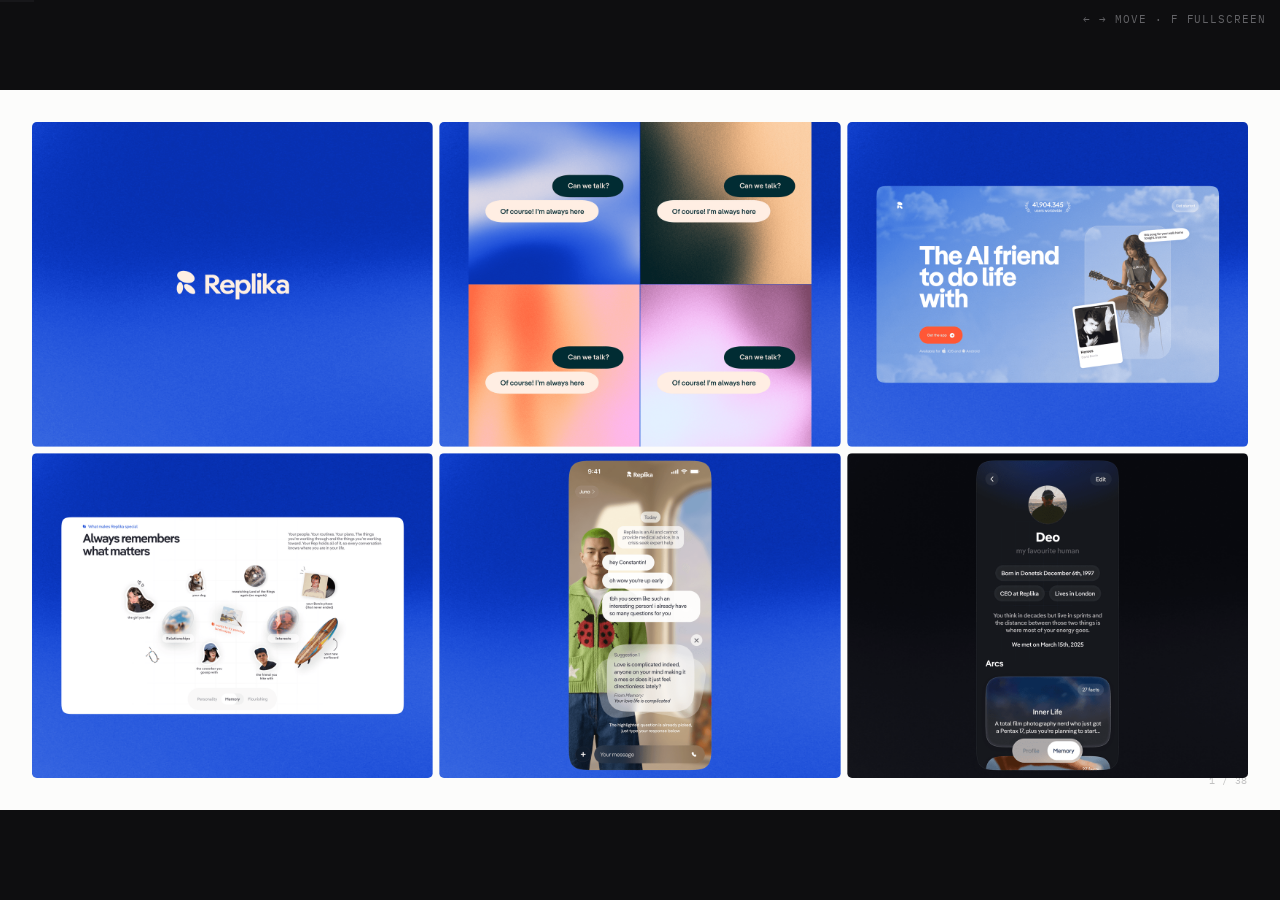
==== commit d6e106f4: "End on the numbers, not on the gap The deck was finishing on the thing we never built, which leaves " ====
--- a/index.html
+++ b/index.html
@@ -525,6 +525,27 @@
   </div>
 </section>
 
+<!-- close: back to the numbers, before questions -->
+<section class="slide is-mid" data-note="Do not re-explain these — they saw them before the demo. Say the three, then the three below, then stop and hand over. The point of ending here is that the gap on the last slide is a gap in something that worked.">
+  <span class="eyebrow">To close</span>
+  <h2 style="margin-top:20px;max-width:28ch">Eight months. Two calls a week. Shipping every week.</h2>
+  <div class="figs">
+    <div>
+      <div class="n">Half</div>
+      <div class="w">The time to assemble an itinerary</div>
+    </div>
+    <div>
+      <div class="n">~2h / day</div>
+      <div class="w">Administrative time returned, per advisor</div>
+    </div>
+    <div>
+      <div class="n">+15%</div>
+      <div class="w">Commission, on the same trips</div>
+    </div>
+  </div>
+  <div class="calls-foot">The design partner signed. <b>The MVP was sellable to the next agency.</b> The company went out to investors on the back of it.</div>
+</section>
+
 <!-- 32 -->
 <section class="slide is-title" data-note="Stop talking. Ten minutes for questions.">
   <span class="eyebrow">Thank you</span>
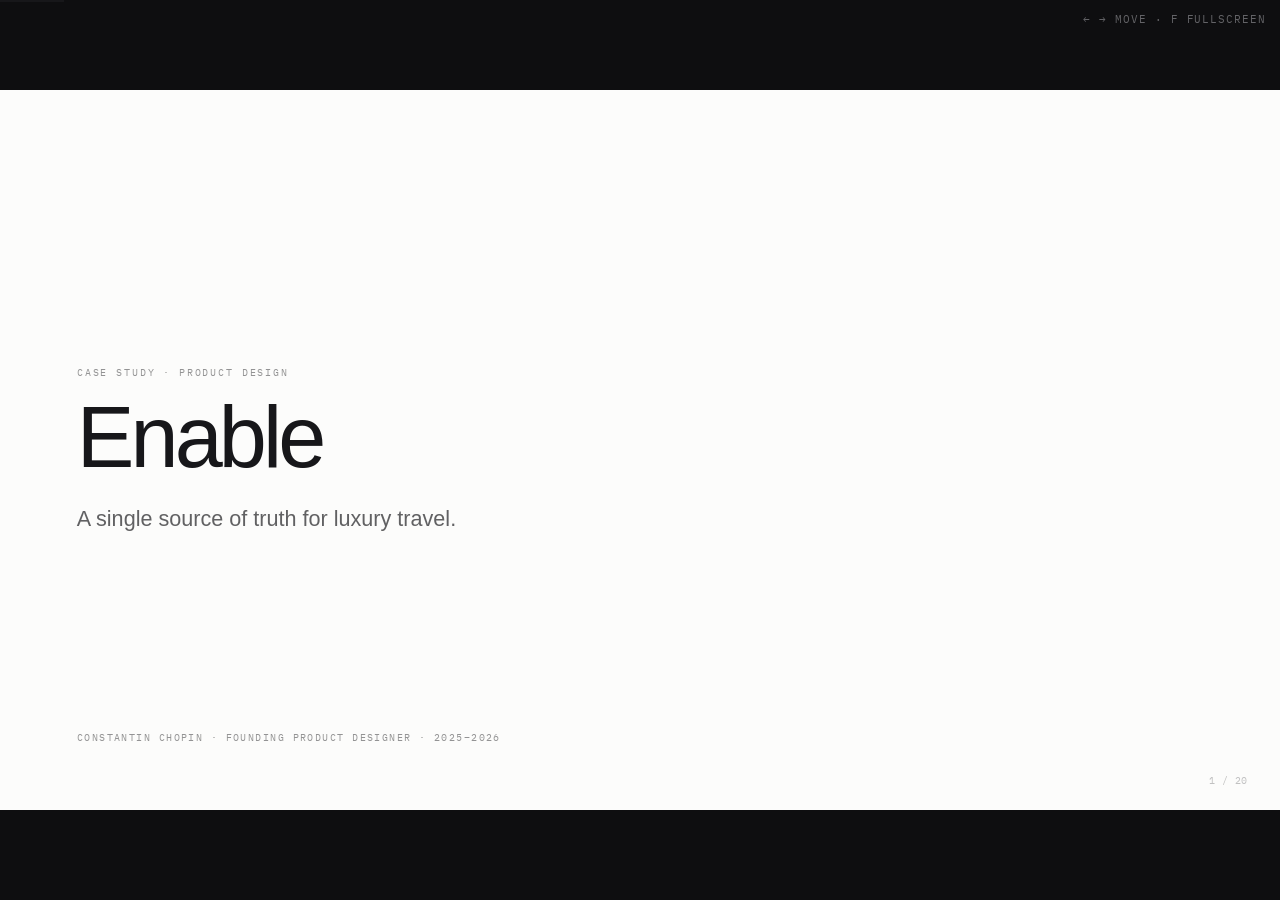
==== commit b1d98586: "A version that opens on Enable and ends at the live prototype Drops the four prior-work bleeds befor" ====
--- a/index.html
+++ b/index.html
@@ -16,43 +16,10 @@
 
 <div id="stage">
 
-<!-- ══════════════════ FRONT — six minutes ══════════════════ -->
-
-<!-- 2 — range. Four slides, full bleed, no titling. You name each one aloud. -->
-<section class="slide is-bleed" data-note="Six seconds. Say it: 'Replika, the AI companion — I led design engineering on memory and onboarding, forty-two million users.' Nothing on the slide names it, so you have to.">
-  <div class="bleed b6">
-    <img src="assets/prior/replika-1.png" alt="">
-    <img src="assets/prior/replika-2.png" alt="">
-    <img src="assets/prior/replika-3.png" alt="">
-    <img src="assets/prior/replika-4.png" alt="">
-    <img src="assets/prior/replika-5.png" alt="">
-    <img src="assets/prior/replika-6.png" alt="">
-  </div>
-</section>
-
-<section class="slide is-bleed" data-note="Six seconds. 'Parable — an intelligence layer for enterprise operations. Sole designer, Figma into code.'">
-  <div class="bleed b2">
-    <img src="assets/prior/parable-1.png" alt="">
-    <img src="assets/prior/parable-2.png" alt="">
-  </div>
-</section>
-
-<section class="slide is-bleed" data-note="Six seconds. 'Pendulum — multimodal search, zero to one, for R/GA, WPP and Kering.'">
-  <div class="bleed b2">
-    <img src="assets/prior/pendulum-1.png" alt="">
-    <img src="assets/prior/pendulum-2.png" alt="">
-  </div>
-</section>
-
-<section class="slide is-bleed" data-note="Six seconds. 'Lightnote — a creative toolkit that lived in the terminal and was given a canvas. Open source.' Then the title card, and into Enable.">
-  <div class="bleed b2">
-    <img src="assets/prior/lightnote-1.png" alt="">
-    <img src="assets/prior/lightnote-4.png" alt="">
-  </div>
-</section>
+<!-- ══════════════════ THE DECK — then the live prototype ══════════════════ -->
 
 <!-- 1 -->
-<section class="slide is-title" data-note="They have just seen four projects. This is the pivot: name yourself, name the one you are here to talk about, and go. Ten seconds.">
+<section class="slide is-title" data-note="Name yourself, name the one you are here to talk about, and go. Ten seconds.">
   <span class="eyebrow">Case study · Product design</span>
   <h1>Enable</h1>
   <div class="sub">A single source of truth for luxury travel.</div>
@@ -375,183 +342,6 @@
   </div>
 </section>
 
-<!-- 9 -->
-<section class="slide is-switch" data-note="Switch windows now. Script is in demo-script.md. Twenty minutes. Come back to slide 10.">
-  <span class="eyebrow">Now, live</span>
-  <h2>Rather than describe it, let me use it.</h2>
-  <ul>
-    <li><b>The day arrives</b>The briefing, and a chase the product will not send by itself</li>
-    <li><b>A record</b>Provenance, a disagreement, and who is allowed to see it</li>
-    <li><b>Ingestion</b>A spreadsheet in, a confirmed record out</li>
-    <li><b>Ask</b>An answer, and a refusal</li>
-  </ul>
-</section>
-
-<!-- ══════════════════ BACK — twelve minutes ══════════════════ -->
-
-<!-- 10 -->
-<section class="slide is-mid" data-note="Read the three aloud, slowly. This is the map for the rest of the session. Each one runs the same beats: the first attempt, what came back from the desk, and where we landed. After the three there is one more thing, which is a mistake of mine that nobody caught.">
-  <span class="eyebrow">The rest of the time</span>
-  <h2 style="margin-top:20px;max-width:32ch">Three design challenges we worked through.</h2>
-  <ol class="challenges">
-    <li><b>A person in the loop on the way in</b><span>Unstructured material from a dozen sources, in a dozen formats, and somebody has to agree how it maps onto a record.</span></li>
-    <li><b>A workspace rather than a dashboard</b><span>We built the layout every tool in this category uses, and it fought the way advisors actually move.</span></li>
-    <li><b>Changing a record at the right level</b><span>An advisor edits a field. Who that change is for decides where it is stored and whether it needs approval.</span></li>
-  </ol>
-  <div class="cap challenge-foot">Each one runs the same beats: <b>the first attempt, what came back from the desk, and where we landed.</b></div>
-</section>
-
-<!-- ─── loop 2 ─── -->
-<!-- where the review work comes from, before the review screen itself -->
-<section class="slide is-full" data-note="Do not skip to the form. Say the path out loud: an advisor forwards a rate sheet into the vault, or an administrator connects a portal, and the extractor proposes records off the back of it. Point at the held row — Villa ???? — that is the extractor declining to guess. Then say the rule: nothing reaches an answer until a named person confirms it. The form on the next slide is the bill for that rule.">
-  <div class="head"><span class="step made">Challenge 1 &middot; how you get here</span><h3>A document lands, or a system syncs. Either way a person has to confirm what came out.</h3></div>
-  <div class="art">
-    <div class="duo">
-      <figure class="is-doc">
-        <div class="box"><img src="assets/screens/18-knowledge.png" alt="The knowledge vault: documents an advisor has forwarded in, each with its source and date."></div>
-        <figcaption>1 a rate sheet is forwarded into the vault</figcaption>
-      </figure>
-      <figure class="is-doc">
-        <div class="box"><img src="assets/screens/22-review-queue.png" alt="Confirm new records: three candidates with their source URIs, one a possible duplicate, one held at low confidence."></div>
-        <figcaption>2 candidates queue up, with the file they came from</figcaption>
-      </figure>
-    </div>
-  </div>
-  <div class="cap">A rate sheet forwarded in, or a portal synced. The extractor proposes records; the vault says <b>three are waiting</b>. One is held &mdash; the source row was unreadable. <b>Nothing reaches an answer until a person confirms it.</b></div>
-</section>
-
-<!-- 14 -->
-<section class="slide is-full" data-note="They asked for this and we built exactly it. Do not mock the request — when your business is the terms being right, checking them is not paranoia. Read the two numbers off the slide and let the silence do the work.">
-  <div class="head"><span class="step made">Challenge 1 · first attempt</span><h3>We let them check every field by hand. This is what that cost.</h3></div>
-  <div class="art shot"><img src="assets/plates/form.png" alt="The first review interface: field 11 of 87, record 3 of 214."></div>
-  <div class="cap"><b>Field 11 of 87. Record 3 of 214.</b> A completely reasonable request from people
-  whose business depends on the terms being right.</div>
-</section>
-
-<!-- 15 -->
-<section class="slide is-statement" data-note="ATTRIBUTION NEEDED — who said this, and when. Replace with the real line if you have it.">
-  <span class="eyebrow">Challenge 1 · what came back</span>
-  <p class="said">It worked, and nobody was ever going to finish it.</p>
-  <p class="after">A review that exhausting does not happen. And a review that does not happen is
-  worse than no review at all, because everybody assumes it did.</p>
-</section>
-
-<!-- 16 -->
-<section class="slide is-split" data-note="They saw this live. The order to say it in: it is pre-filled, it tells you how sure it is, you validate rather than type, and your name goes on it. Then point at the two held rows — the extractor declining to guess is the part that matters.">
-  <div class="art shot"><img src="assets/screens/13-admin-sereno.png" alt="The extraction review: each field with its position in the source and a confirm action."></div>
-  <div class="words">
-    <span class="step next">Challenge 1 · where we landed</span>
-    <h3>The product fills it in, says how sure it is, and a person signs it off.</h3>
-    <ol>
-      <li>Every field arrives already filled, with the cell it was taken from &mdash; <b>row 41 · col G</b> &mdash; so the reviewer is checking a claim against a source rather than typing.</li>
-      <li>Each one carries how confident the extraction is, so an advisor knows which rows to actually look at.</li>
-      <li>Eighteen fields here, three <strong>held rather than proposed</strong>. A held row has no confirm button at all.</li>
-      <li>Confirming stamps the record with the name of the person who confirmed it and the date. <strong>Every value on this record can be traced to somebody who agreed to it.</strong></li>
-    </ol>
-  </div>
-</section>
-
-<!-- ─── loop 6 ─── -->
-<!-- 26 -->
-<section class="slide is-full" data-note="Every comparable tool in this category uses a left rail. Say that.">
-  <div class="head"><span class="step made">Challenge 2 · first attempt</span><h3>A left rail, and the conflict on its own page.</h3></div>
-  <div class="art shot"><img src="assets/plates/leftrail-conflict.png" alt="The earlier design: a left sidebar and the commission conflict on a dedicated page."></div>
-  <div class="cap">The pattern every comparable tool in this industry uses. It worked.</div>
-</section>
-
-<!-- 27 -->
-<section class="slide is-split" data-note="Two arguments: width, and how advisors actually move. This is the briefing, which is the clearest room to point at — the dock at the foot, and the whole width given to the work. Say that our users live in an iOS environment, so each room reads as its own small app rather than a section of a dashboard. Then name the cost: 70px of height, permanently.">
-  <div class="art shot"><img src="assets/screens/03-briefing.png" alt="The briefing: a full room with the dock at the foot of the screen."></div>
-  <div class="words">
-    <span class="step next">Challenge 2 · where we landed</span>
-    <h3>We stopped building a dashboard and started building a workspace.</h3>
-    <ol>
-      <li>The rail cost about 230 pixels of width permanently, on the screens that most need it — a record with three layers and a provenance column.</li>
-      <li>Advisors did not move section to section like a website. They moved workspace to workspace, all day, in a loop.</li>
-      <li>Each room became its own small thing rather than a section of a dashboard &mdash; closer to how these advisors already use a phone than how they use a website.</li>
-    </ol>
-    <p><strong>The cost:</strong> about 70 pixels of height, permanently, and a pattern rare enough in this category that it only reads as considered if it behaves well.</p>
-  </div>
-</section>
-
-<!-- ─── challenge 3: changing a record at the right level ─── -->
-<section class="slide is-statement" data-note="Set the problem before the screen. An advisor corrects a rate. Is that a private note to themselves, something their desk should see, or the agency changing its position? The same keystrokes, three different meanings — and the first version never asked.">
-  <span class="step made">Challenge 3 &middot; the problem</span>
-  <p class="said">The same edit can mean three different things.</p>
-  <p class="after">An advisor corrects a rate. That might be a private note, something their desk needs, or the agency changing its position &mdash; and the next reader has to know which. <strong>The first version never asked.</strong></p>
-</section>
-
-<section class="slide is-full" data-note="Left, then right. Left: you are on the record, in edit mode, and every field has grown its own Edit button — the banner says you are editing as yourself and that canonical values are not yours to overwrite. Right: the sheet asks who the change is for before it asks what it says, because that is the question an advisor gets wrong. Read the third option aloud — the whole agency goes to a lead for review. Then the on-save line, which says what will happen before it happens.">
-  <div class="head"><span class="step next">Challenge 3 &middot; where we landed</span><h3>Editing a field is a question about who it is for.</h3></div>
-  <div class="art">
-    <div class="duo">
-      <figure class="is-doc">
-        <div class="box"><img src="assets/screens/24-record-editing.png" alt="The record in edit mode: a banner naming the editor, and an Edit button on each field."></div>
-        <figcaption>1 on the record, in edit mode</figcaption>
-      </figure>
-      <figure class="is-doc">
-        <div class="box"><img src="assets/screens/24-edit-sheet.png" alt="The edit sheet: the canonical value kept beneath, a new value, and who the change is for."></div>
-        <figcaption>2 who the change is for, before what it says</figcaption>
-      </figure>
-    </div>
-  </div>
-  <div class="cap">The canonical value stays readable underneath; a change sits <b>above</b> it, never over it. Scope picks the layer. <b>The whole agency goes to a lead for review</b> &mdash; an advisor can propose the agency&rsquo;s position, not set it.</div>
-</section>
-
-<section class="slide is-split" data-note="The same question, asked about the other verb. The previous slide was who a change is for; this is who a record is for. Point at the three tiers, then at the last line: spend sits behind the commission entitlement at every one of them, because who you trust with a client is a different question from who you trust with the numbers. If they ask how this was arrived at: it was all-or-nothing in March, written with the condition that would reopen it, and the agency lead met that condition almost word for word in April.">
-  <div class="art shot"><img src="assets/screens/21-sharing-sheet.png" alt="The sharing panel: private to you, Collaborator Full, Collaborator Basic, with spend held behind the commission entitlement at every tier."></div>
-  <div class="words">
-    <span class="step next">Challenge 3 &middot; and the same question about reading</span>
-    <h3>Who may change a record, and who may see it, are two halves of one rule.</h3>
-    <ol>
-      <li>Private by default. Sharing a traveller is an explicit act, aimed at a named colleague, and it can be withdrawn.</li>
-      <li><strong>Collaborator Full</strong> can edit and run the profiling, but can never re-share or delete. <strong>Collaborator Basic</strong> is a name and a contact, for an introduction and nothing more.</li>
-      <li><strong>Spend sits behind the commission entitlement at every tier.</strong> Who you trust with a client is a different question from who you trust with the numbers, so they are separate grants.</li>
-      <li>All or nothing in March, written with the condition that would reopen it. In April the agency lead met that condition, almost word for word.</li>
-    </ol>
-  </div>
-</section>
-
-<section class="slide is-split" data-note="Two minutes, then stop. Point at the document first — they saw it on slide eight as the thing an advisor assembles by hand across six systems. We built everything up to it and stopped. Then the client half, plainly: one place their trip lives, and their advisor writing into it while they are travelling rather than emailing them.">
-  <div class="art shot"><img src="assets/tools/proposal.png" alt="A client proposal document — the artefact stage five has to produce."></div>
-  <div class="words">
-    <span class="eyebrow">What I would do next</span>
-    <h3>We never built what stage five produces.</h3>
-    <ol>
-      <li><strong>A templated presentation.</strong> The advisor assembles this document by hand, every trip.</li>
-      <li><strong>The client&rsquo;s own copy.</strong> One place their trip lives, instead of a PDF in a thread.</li>
-      <li><strong>Notes arriving in it.</strong> From their advisor, while the trip is happening &mdash; not by email.</li>
-    </ol>
-  </div>
-</section>
-
-<!-- close: back to the numbers, before questions -->
-<section class="slide is-mid" data-note="Do not re-explain these — they saw them before the demo. Say the three, then the three below, then stop and hand over. The point of ending here is that the gap on the last slide is a gap in something that worked.">
-  <span class="eyebrow">To close</span>
-  <h2 style="margin-top:20px;max-width:28ch">Eight months. Two calls a week. Shipping every week.</h2>
-  <div class="figs">
-    <div>
-      <div class="n">Half</div>
-      <div class="w">The time to assemble an itinerary</div>
-    </div>
-    <div>
-      <div class="n">~2h / day</div>
-      <div class="w">Administrative time returned, per advisor</div>
-    </div>
-    <div>
-      <div class="n">+15%</div>
-      <div class="w">Commission, on the same trips</div>
-    </div>
-  </div>
-  <div class="calls-foot">The design partner signed. <b>The MVP was sellable to the next agency.</b> The company went out to investors on the back of it.</div>
-</section>
-
-<!-- 32 -->
-<section class="slide is-title" data-note="Stop talking. Ten minutes for questions.">
-  <span class="eyebrow">Thank you</span>
-  <h1>Questions.</h1>
-  <div class="who">Constantin Chopin</div>
-</section>
 
 </div>
 
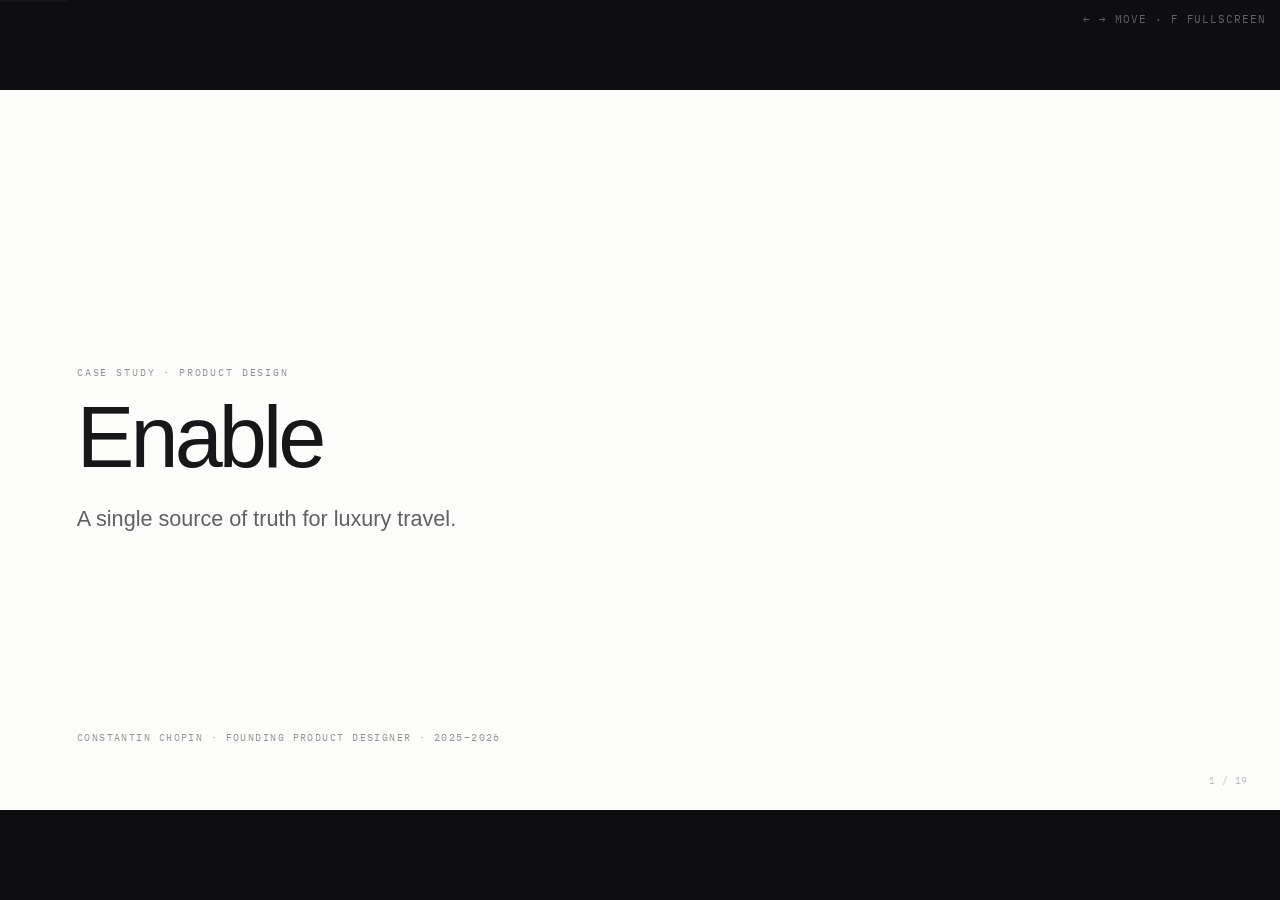
==== commit f6430e2b: "Drop the business-outcomes slide; the deck ends on the measured outcomes Co-Authored-By: Claude Fabl" ====
--- a/index.html
+++ b/index.html
@@ -316,32 +316,6 @@
   </div>
 </section>
 
-<!-- 8b -->
-<section class="slide" data-note="Level two: us. A design partner signing, and an MVP another agency could buy, are the outcomes the company was actually judged on. Say which parts of the pipeline you can stand behind.">
-  <span class="eyebrow">What changed · for the business</span>
-  <h2 style="margin-top:20px;max-width:30ch">It had to work for the advisors, and it had to let the company grow.</h2>
-  <div class="figs">
-    <div>
-      <div class="n">Signed</div>
-      <div class="w">A usage contract with the design partner</div>
-      <div class="h">They connected their drive and their email first, then committed. An agency does not do that for a feature list.</div>
-      <div class="s">Signed usage contract</div>
-    </div>
-    <div>
-      <div class="n">Sellable</div>
-      <div class="w">An MVP the next agency could buy</div>
-      <div class="h">Not a bespoke build for one desk. The three-layer model exists so a second agency's terms never touch the first one's.</div>
-      <div class="s">Verify pipeline claim before presenting</div>
-    </div>
-    <div>
-      <div class="n">Raising</div>
-      <div class="w">The company went out on the back of it</div>
-      <div class="h">The engagement ended as designed: a system in place, a product manager able to hold a roadmap against it, engineers building on it.</div>
-      <div class="s">Verify stage and framing</div>
-    </div>
-  </div>
-</section>
-
 
 </div>
 
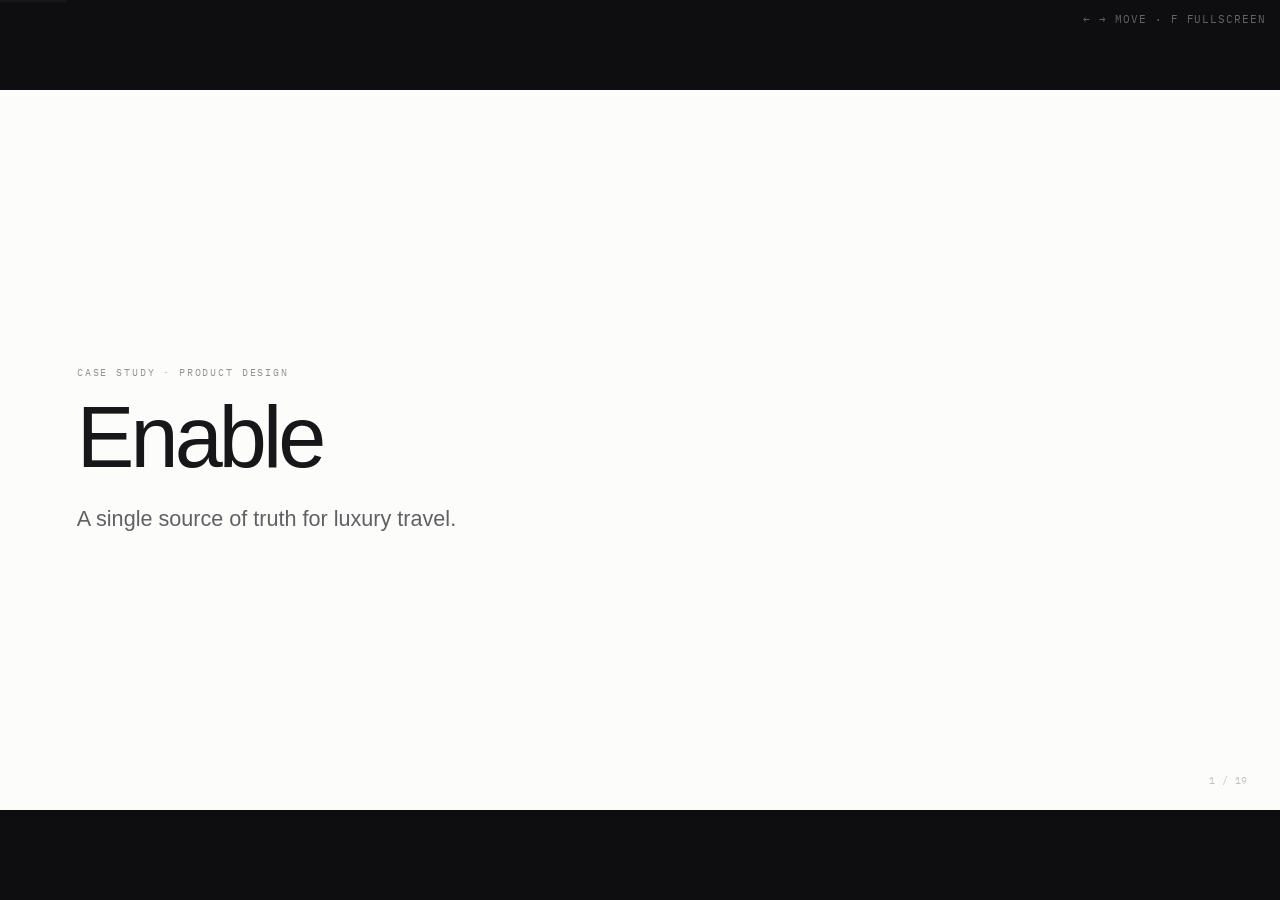
==== commit 4e63c795: "Drop the name, role and dates from the title slide Co-Authored-By: Claude Fable 5.1 <noreply@anthrop" ====
--- a/index.html
+++ b/index.html
@@ -23,7 +23,6 @@
   <span class="eyebrow">Case study · Product design</span>
   <h1>Enable</h1>
   <div class="sub">A single source of truth for luxury travel.</div>
-  <div class="who">Constantin Chopin · Founding product designer · 2025–2026</div>
 </section>
 
 <section class="slide is-split" data-note="The industry is fragmented by vertical. Say the two kinds of tool — the ones that make you productive, and the ones that own one slice of your data — then point at the middle and say nobody was trying to hold it together. Sixty seconds.">
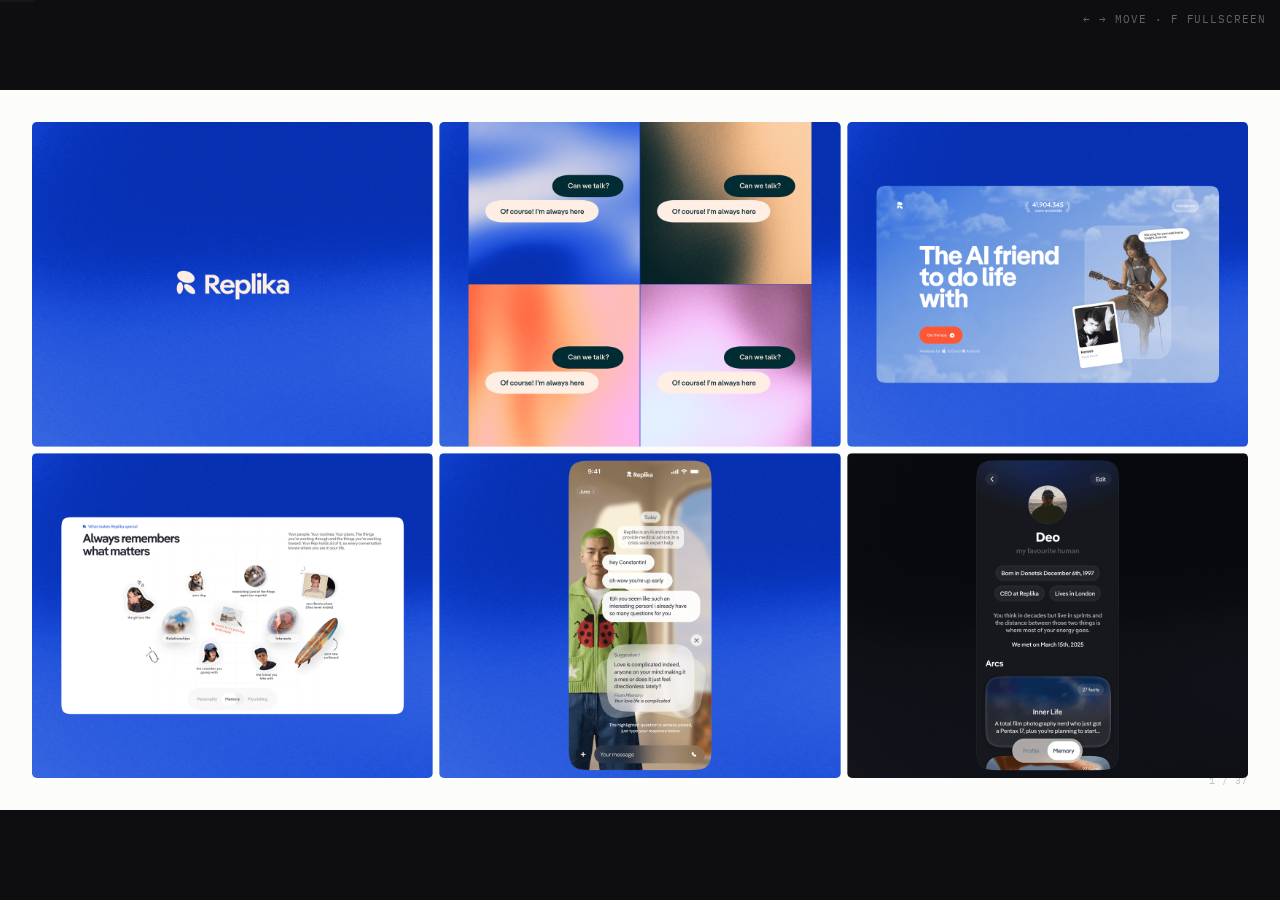
==== commit 241718b7: "Drop the handoff slide; the live section follows slide 24 directly The "Rather than describe it, let" ====
--- a/index.html
+++ b/index.html
@@ -16,13 +16,47 @@
 
 <div id="stage">
 
-<!-- ══════════════════ THE DECK — then the live prototype ══════════════════ -->
+<!-- ══════════════════ FRONT — six minutes ══════════════════ -->
+
+<!-- 2 — range. Four slides, full bleed, no titling. You name each one aloud. -->
+<section class="slide is-bleed" data-note="Six seconds. Say it: 'Replika, the AI companion — I led design engineering on memory and onboarding, forty-two million users.' Nothing on the slide names it, so you have to.">
+  <div class="bleed b6">
+    <img src="assets/prior/replika-1.png" alt="">
+    <img src="assets/prior/replika-2.png" alt="">
+    <img src="assets/prior/replika-3.png" alt="">
+    <img src="assets/prior/replika-4.png" alt="">
+    <img src="assets/prior/replika-5.png" alt="">
+    <img src="assets/prior/replika-6.png" alt="">
+  </div>
+</section>
+
+<section class="slide is-bleed" data-note="Six seconds. 'Parable — an intelligence layer for enterprise operations. Sole designer, Figma into code.'">
+  <div class="bleed b2">
+    <img src="assets/prior/parable-1.png" alt="">
+    <img src="assets/prior/parable-2.png" alt="">
+  </div>
+</section>
+
+<section class="slide is-bleed" data-note="Six seconds. 'Pendulum — multimodal search, zero to one, for R/GA, WPP and Kering.'">
+  <div class="bleed b2">
+    <img src="assets/prior/pendulum-1.png" alt="">
+    <img src="assets/prior/pendulum-2.png" alt="">
+  </div>
+</section>
+
+<section class="slide is-bleed" data-note="Six seconds. 'Lightnote — a creative toolkit that lived in the terminal and was given a canvas. Open source.' Then the title card, and into Enable.">
+  <div class="bleed b2">
+    <img src="assets/prior/lightnote-1.png" alt="">
+    <img src="assets/prior/lightnote-4.png" alt="">
+  </div>
+</section>
 
 <!-- 1 -->
-<section class="slide is-title" data-note="Name yourself, name the one you are here to talk about, and go. Ten seconds.">
+<section class="slide is-title" data-note="They have just seen four projects. This is the pivot: name yourself, name the one you are here to talk about, and go. Ten seconds.">
   <span class="eyebrow">Case study · Product design</span>
   <h1>Enable</h1>
   <div class="sub">A single source of truth for luxury travel.</div>
+  <div class="who">Constantin Chopin · Founding product designer · 2025–2026</div>
 </section>
 
 <section class="slide is-split" data-note="The industry is fragmented by vertical. Say the two kinds of tool — the ones that make you productive, and the ones that own one slice of your data — then point at the middle and say nobody was trying to hold it together. Sixty seconds.">
@@ -315,6 +349,197 @@
   </div>
 </section>
 
+<!-- 8b -->
+<section class="slide" data-note="Level two: us. A design partner signing, and an MVP another agency could buy, are the outcomes the company was actually judged on. Say which parts of the pipeline you can stand behind.">
+  <span class="eyebrow">What changed · for the business</span>
+  <h2 style="margin-top:20px;max-width:30ch">It had to work for the advisors, and it had to let the company grow.</h2>
+  <div class="figs">
+    <div>
+      <div class="n">Signed</div>
+      <div class="w">A usage contract with the design partner</div>
+      <div class="h">They connected their drive and their email first, then committed. An agency does not do that for a feature list.</div>
+      <div class="s">Signed usage contract</div>
+    </div>
+    <div>
+      <div class="n">Sellable</div>
+      <div class="w">An MVP the next agency could buy</div>
+      <div class="h">Not a bespoke build for one desk. The three-layer model exists so a second agency's terms never touch the first one's.</div>
+      <div class="s">Verify pipeline claim before presenting</div>
+    </div>
+    <div>
+      <div class="n">Raising</div>
+      <div class="w">The company went out on the back of it</div>
+      <div class="h">The engagement ended as designed: a system in place, a product manager able to hold a roadmap against it, engineers building on it.</div>
+      <div class="s">Verify stage and framing</div>
+    </div>
+  </div>
+</section>
+
+<!-- ══════════════════ BACK — twelve minutes ══════════════════ -->
+
+<!-- 10 -->
+<section class="slide is-mid" data-note="Read the three aloud, slowly. This is the map for the rest of the session. Each one runs the same beats: the first attempt, what came back from the desk, and where we landed. After the three there is one more thing, which is a mistake of mine that nobody caught.">
+  <span class="eyebrow">The rest of the time</span>
+  <h2 style="margin-top:20px;max-width:32ch">Three design challenges we worked through.</h2>
+  <ol class="challenges">
+    <li><b>A person in the loop on the way in</b><span>Unstructured material from a dozen sources, in a dozen formats, and somebody has to agree how it maps onto a record.</span></li>
+    <li><b>A workspace rather than a dashboard</b><span>We built the layout every tool in this category uses, and it fought the way advisors actually move.</span></li>
+    <li><b>Changing a record at the right level</b><span>An advisor edits a field. Who that change is for decides where it is stored and whether it needs approval.</span></li>
+  </ol>
+  <div class="cap challenge-foot">Each one runs the same beats: <b>the first attempt, what came back from the desk, and where we landed.</b></div>
+</section>
+
+<!-- ─── loop 2 ─── -->
+<!-- where the review work comes from, before the review screen itself -->
+<section class="slide is-full" data-note="Do not skip to the form. Say the path out loud: an advisor forwards a rate sheet into the vault, or an administrator connects a portal, and the extractor proposes records off the back of it. Point at the held row — Villa ???? — that is the extractor declining to guess. Then say the rule: nothing reaches an answer until a named person confirms it. The form on the next slide is the bill for that rule.">
+  <div class="head"><span class="step made">Challenge 1 &middot; how you get here</span><h3>A document lands, or a system syncs. Either way a person has to confirm what came out.</h3></div>
+  <div class="art">
+    <div class="duo">
+      <figure class="is-doc">
+        <div class="box"><img src="assets/screens/18-knowledge.png" alt="The knowledge vault: documents an advisor has forwarded in, each with its source and date."></div>
+        <figcaption>1 a rate sheet is forwarded into the vault</figcaption>
+      </figure>
+      <figure class="is-doc">
+        <div class="box"><img src="assets/screens/22-review-queue.png" alt="Confirm new records: three candidates with their source URIs, one a possible duplicate, one held at low confidence."></div>
+        <figcaption>2 candidates queue up, with the file they came from</figcaption>
+      </figure>
+    </div>
+  </div>
+  <div class="cap">A rate sheet forwarded in, or a portal synced. The extractor proposes records; the vault says <b>three are waiting</b>. One is held &mdash; the source row was unreadable. <b>Nothing reaches an answer until a person confirms it.</b></div>
+</section>
+
+<!-- 14 -->
+<section class="slide is-full" data-note="They asked for this and we built exactly it. Do not mock the request — when your business is the terms being right, checking them is not paranoia. Read the two numbers off the slide and let the silence do the work.">
+  <div class="head"><span class="step made">Challenge 1 · first attempt</span><h3>We let them check every field by hand. This is what that cost.</h3></div>
+  <div class="art shot"><img src="assets/plates/form.png" alt="The first review interface: field 11 of 87, record 3 of 214."></div>
+  <div class="cap"><b>Field 11 of 87. Record 3 of 214.</b> A completely reasonable request from people
+  whose business depends on the terms being right.</div>
+</section>
+
+<!-- 15 -->
+<section class="slide is-statement" data-note="ATTRIBUTION NEEDED — who said this, and when. Replace with the real line if you have it.">
+  <span class="eyebrow">Challenge 1 · what came back</span>
+  <p class="said">It worked, and nobody was ever going to finish it.</p>
+  <p class="after">A review that exhausting does not happen. And a review that does not happen is
+  worse than no review at all, because everybody assumes it did.</p>
+</section>
+
+<!-- 16 -->
+<section class="slide is-split" data-note="They saw this live. The order to say it in: it is pre-filled, it tells you how sure it is, you validate rather than type, and your name goes on it. Then point at the two held rows — the extractor declining to guess is the part that matters.">
+  <div class="art shot"><img src="assets/screens/13-admin-sereno.png" alt="The extraction review: each field with its position in the source and a confirm action."></div>
+  <div class="words">
+    <span class="step next">Challenge 1 · where we landed</span>
+    <h3>The product fills it in, says how sure it is, and a person signs it off.</h3>
+    <ol>
+      <li>Every field arrives already filled, with the cell it was taken from &mdash; <b>row 41 · col G</b> &mdash; so the reviewer is checking a claim against a source rather than typing.</li>
+      <li>Each one carries how confident the extraction is, so an advisor knows which rows to actually look at.</li>
+      <li>Eighteen fields here, three <strong>held rather than proposed</strong>. A held row has no confirm button at all.</li>
+      <li>Confirming stamps the record with the name of the person who confirmed it and the date. <strong>Every value on this record can be traced to somebody who agreed to it.</strong></li>
+    </ol>
+  </div>
+</section>
+
+<!-- ─── loop 6 ─── -->
+<!-- 26 -->
+<section class="slide is-full" data-note="Every comparable tool in this category uses a left rail. Say that.">
+  <div class="head"><span class="step made">Challenge 2 · first attempt</span><h3>A left rail, and the conflict on its own page.</h3></div>
+  <div class="art shot"><img src="assets/plates/leftrail-conflict.png" alt="The earlier design: a left sidebar and the commission conflict on a dedicated page."></div>
+  <div class="cap">The pattern every comparable tool in this industry uses. It worked.</div>
+</section>
+
+<!-- 27 -->
+<section class="slide is-split" data-note="Two arguments: width, and how advisors actually move. This is the briefing, which is the clearest room to point at — the dock at the foot, and the whole width given to the work. Say that our users live in an iOS environment, so each room reads as its own small app rather than a section of a dashboard. Then name the cost: 70px of height, permanently.">
+  <div class="art shot"><img src="assets/screens/03-briefing.png" alt="The briefing: a full room with the dock at the foot of the screen."></div>
+  <div class="words">
+    <span class="step next">Challenge 2 · where we landed</span>
+    <h3>We stopped building a dashboard and started building a workspace.</h3>
+    <ol>
+      <li>The rail cost about 230 pixels of width permanently, on the screens that most need it — a record with three layers and a provenance column.</li>
+      <li>Advisors did not move section to section like a website. They moved workspace to workspace, all day, in a loop.</li>
+      <li>Each room became its own small thing rather than a section of a dashboard &mdash; closer to how these advisors already use a phone than how they use a website.</li>
+    </ol>
+    <p><strong>The cost:</strong> about 70 pixels of height, permanently, and a pattern rare enough in this category that it only reads as considered if it behaves well.</p>
+  </div>
+</section>
+
+<!-- ─── challenge 3: changing a record at the right level ─── -->
+<section class="slide is-statement" data-note="Set the problem before the screen. An advisor corrects a rate. Is that a private note to themselves, something their desk should see, or the agency changing its position? The same keystrokes, three different meanings — and the first version never asked.">
+  <span class="step made">Challenge 3 &middot; the problem</span>
+  <p class="said">The same edit can mean three different things.</p>
+  <p class="after">An advisor corrects a rate. That might be a private note, something their desk needs, or the agency changing its position &mdash; and the next reader has to know which. <strong>The first version never asked.</strong></p>
+</section>
+
+<section class="slide is-full" data-note="Left, then right. Left: you are on the record, in edit mode, and every field has grown its own Edit button — the banner says you are editing as yourself and that canonical values are not yours to overwrite. Right: the sheet asks who the change is for before it asks what it says, because that is the question an advisor gets wrong. Read the third option aloud — the whole agency goes to a lead for review. Then the on-save line, which says what will happen before it happens.">
+  <div class="head"><span class="step next">Challenge 3 &middot; where we landed</span><h3>Editing a field is a question about who it is for.</h3></div>
+  <div class="art">
+    <div class="duo">
+      <figure class="is-doc">
+        <div class="box"><img src="assets/screens/24-record-editing.png" alt="The record in edit mode: a banner naming the editor, and an Edit button on each field."></div>
+        <figcaption>1 on the record, in edit mode</figcaption>
+      </figure>
+      <figure class="is-doc">
+        <div class="box"><img src="assets/screens/24-edit-sheet.png" alt="The edit sheet: the canonical value kept beneath, a new value, and who the change is for."></div>
+        <figcaption>2 who the change is for, before what it says</figcaption>
+      </figure>
+    </div>
+  </div>
+  <div class="cap">The canonical value stays readable underneath; a change sits <b>above</b> it, never over it. Scope picks the layer. <b>The whole agency goes to a lead for review</b> &mdash; an advisor can propose the agency&rsquo;s position, not set it.</div>
+</section>
+
+<section class="slide is-split" data-note="The same question, asked about the other verb. The previous slide was who a change is for; this is who a record is for. Point at the three tiers, then at the last line: spend sits behind the commission entitlement at every one of them, because who you trust with a client is a different question from who you trust with the numbers. If they ask how this was arrived at: it was all-or-nothing in March, written with the condition that would reopen it, and the agency lead met that condition almost word for word in April.">
+  <div class="art shot"><img src="assets/screens/21-sharing-sheet.png" alt="The sharing panel: private to you, Collaborator Full, Collaborator Basic, with spend held behind the commission entitlement at every tier."></div>
+  <div class="words">
+    <span class="step next">Challenge 3 &middot; and the same question about reading</span>
+    <h3>Who may change a record, and who may see it, are two halves of one rule.</h3>
+    <ol>
+      <li>Private by default. Sharing a traveller is an explicit act, aimed at a named colleague, and it can be withdrawn.</li>
+      <li><strong>Collaborator Full</strong> can edit and run the profiling, but can never re-share or delete. <strong>Collaborator Basic</strong> is a name and a contact, for an introduction and nothing more.</li>
+      <li><strong>Spend sits behind the commission entitlement at every tier.</strong> Who you trust with a client is a different question from who you trust with the numbers, so they are separate grants.</li>
+      <li>All or nothing in March, written with the condition that would reopen it. In April the agency lead met that condition, almost word for word.</li>
+    </ol>
+  </div>
+</section>
+
+<section class="slide is-split" data-note="Two minutes, then stop. Point at the document first — they saw it on slide eight as the thing an advisor assembles by hand across six systems. We built everything up to it and stopped. Then the client half, plainly: one place their trip lives, and their advisor writing into it while they are travelling rather than emailing them.">
+  <div class="art shot"><img src="assets/tools/proposal.png" alt="A client proposal document — the artefact stage five has to produce."></div>
+  <div class="words">
+    <span class="eyebrow">What I would do next</span>
+    <h3>We never built what stage five produces.</h3>
+    <ol>
+      <li><strong>A templated presentation.</strong> The advisor assembles this document by hand, every trip.</li>
+      <li><strong>The client&rsquo;s own copy.</strong> One place their trip lives, instead of a PDF in a thread.</li>
+      <li><strong>Notes arriving in it.</strong> From their advisor, while the trip is happening &mdash; not by email.</li>
+    </ol>
+  </div>
+</section>
+
+<!-- close: back to the numbers, before questions -->
+<section class="slide is-mid" data-note="Do not re-explain these — they saw them before the demo. Say the three, then the three below, then stop and hand over. The point of ending here is that the gap on the last slide is a gap in something that worked.">
+  <span class="eyebrow">To close</span>
+  <h2 style="margin-top:20px;max-width:28ch">Eight months. Two calls a week. Shipping every week.</h2>
+  <div class="figs">
+    <div>
+      <div class="n">Half</div>
+      <div class="w">The time to assemble an itinerary</div>
+    </div>
+    <div>
+      <div class="n">~2h / day</div>
+      <div class="w">Administrative time returned, per advisor</div>
+    </div>
+    <div>
+      <div class="n">+15%</div>
+      <div class="w">Commission, on the same trips</div>
+    </div>
+  </div>
+  <div class="calls-foot">The design partner signed. <b>The MVP was sellable to the next agency.</b> The company went out to investors on the back of it.</div>
+</section>
+
+<!-- 32 -->
+<section class="slide is-title" data-note="Stop talking. Ten minutes for questions.">
+  <span class="eyebrow">Thank you</span>
+  <h1>Questions.</h1>
+  <div class="who">Constantin Chopin</div>
+</section>
 
 </div>
 
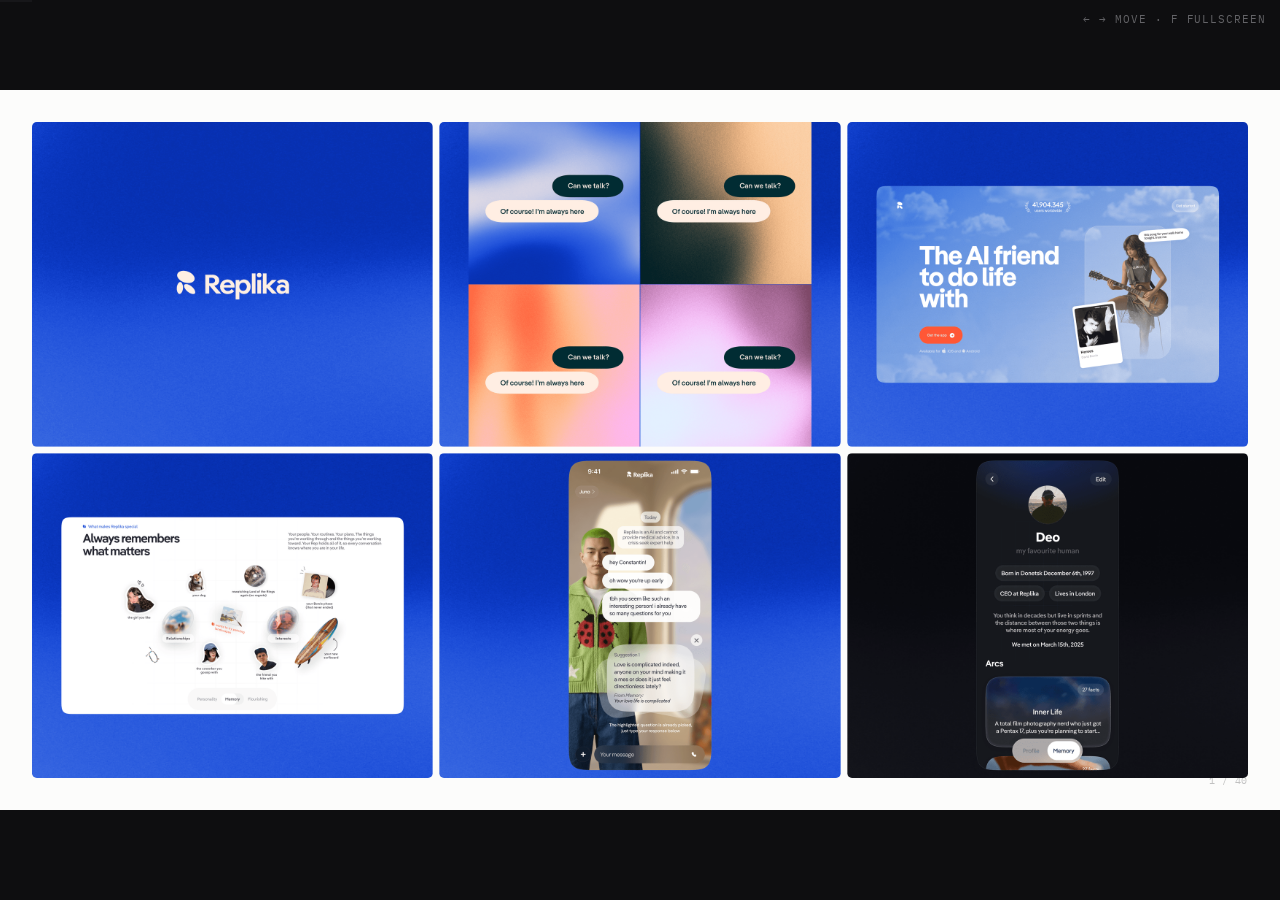
==== commit be4531fe: "Rewrite the deck against the panel's feedback, on the prototype's current screens Every surface slid" ====
--- a/index.html
+++ b/index.html
@@ -195,46 +195,52 @@
 
 <!-- the surfaces, one per slide so the arrow keys walk them -->
 
-<section class="slide is-full" data-note="Surface 3. The door people expect, and one of six rather than the product itself.">
-  <div class="head"><span class="step made">Surface 3</span><h3>Ask</h3></div>
-  <div class="art shot"><img src="assets/screens/02-v2-ask-spa.png" alt="Ask — a surface reading from the model."></div>
-  <div class="cap">A question, answered out of the model rather than the web. Every claim carries the record it came from, and the answer says how fresh it is.</div>
-</section>
-
-<section class="slide is-full" data-note="Surface 5. The one the agency lead asked for by name: something you sit down to first thing.">
-  <div class="head"><span class="step made">Surface 5</span><h3>The briefing</h3></div>
-  <div class="art shot"><img src="assets/screens/03-briefing.png" alt="The briefing — a surface reading from the model."></div>
-  <div class="cap">The morning screen. What changed overnight, what expires soon, and what is waiting on somebody — assembled from the same model, not a separate feed.</div>
-</section>
-
-<section class="slide is-full" data-note="Surface 6. Nothing is re-keyed here — it reads the same record.">
-  <div class="head"><span class="step made">Surface 6</span><h3>The itinerary</h3></div>
-  <div class="art shot"><img src="assets/screens/16-itinerary.png" alt="The itinerary — a surface reading from the model."></div>
-  <div class="cap">The work in progress. Products pulled straight off the directory, so a rate on an itinerary is the same value the record holds rather than a copy of it.</div>
-</section>
-
-<section class="slide is-full" data-note="Surface 7. Point at the suggestion row: labelled, never applied silently.">
-  <div class="head"><span class="step made">Surface 7</span><h3>The traveller</h3></div>
-  <div class="art shot"><img src="assets/screens/15-traveller.png" alt="The traveller — a surface reading from the model."></div>
-  <div class="cap">Who the work is for. Preferences with a source and a date on each one, and what the product suggests kept separate from what a person confirmed.</div>
-</section>
-
-<section class="slide is-full" data-note="Surface 8. This is the way in. Everything the model knows entered through here or through a connection, and that is where the next challenge starts.">
-  <div class="head"><span class="step made">Surface 8</span><h3>The knowledge vault</h3></div>
-  <div class="art shot"><img src="assets/screens/18-knowledge.png" alt="The knowledge vault — a surface reading from the model."></div>
-  <div class="cap">Where material arrives. A rate sheet forwarded in, a portal synced, an intranet exported — each document keeping its source, its date and who may read it.</div>
+<section class="slide is-full" data-note="Surface 3. The door people expect, and one of six rather than the product itself. Tie it to the third quote on the calls slide: that sentence is the reason for this screen. Point at the source on the right, then the freshness line under the answer.">
+  <div class="head"><span class="step made">Surface 3 &middot; Ask</span><h3>Ask answers from what the agency holds, and says when it cannot.</h3></div>
+  <div class="art shot"><img src="assets/screens/02-v2-ask-spa.png" alt="Ask: the spa question answered from an agency notice, with the notice cited on the right and how old the answer&rsquo;s source is under it."></div>
+  <div class="cap">The advisors told us why a general assistant would go unused: &ldquo;it&rsquo;s just information from the Internet.&rdquo; So an answer is built only from the model, every claim names the record it came from and how old it is, and <b>a question it cannot answer gets &ldquo;I don&rsquo;t know&rdquo;, never a guess from the open web.</b></div>
+</section>
+
+<section class="slide is-full" data-note="Surface 4. The directory, which they have just scrolled live, here at the chapter that matters most. Go back to the wedge slide&rsquo;s third number: commission, amenities and the traveller, weighed at once, per option. Say why trays and not columns: a property can sit in many programmes, and side by side stops working at three. Then what it replaced: one flat commission beside a row of programme names, a number nobody could book against.">
+  <div class="head"><span class="step made">Surface 4 &middot; The directory</span><h3>Commission and amenities are organised by programme, because that is how they are paid.</h3></div>
+  <div class="art shot"><img src="assets/screens/05-record-fields.png" alt="A record&rsquo;s Programmes chapter: Atelier open, with its commission in dispute, the incentive, what guests get and the negotiated perk; Meridian closed beneath it, showing its rate and what guests get."></div>
+  <div class="cap">What breaks by hand is weighing commission, amenities and the traveller at once. A rate only exists under a partner programme, so each programme is a tray: <b>closed, the trays compare; open, one shows its terms</b> &mdash; the rate, when it pays, what the guest gets, where the terms came from.</div>
+</section>
+
+<section class="slide is-full" data-note="Surface 5. The one the agency lead asked for by name: something you sit down to first thing. The version before this was correct and impersonal, equal cards in a grid. Say the test it now passes: a cold reader names the advisor and her first task in one sentence. Point at the first sentence, then the first move on the right.">
+  <div class="head"><span class="step made">Surface 5 &middot; The briefing</span><h3>The briefing is written to one advisor, in the order she owes things.</h3></div>
+  <div class="art shot"><img src="assets/screens/03-briefing.png" alt="The briefing addressed to R. Devane: her day in sentences with the figures inline, her commissions below, and one first move on the right."></div>
+  <div class="cap">It opens on her day in sentences, with the figures inline &mdash; who leaves next, which commissions are late, what she must not book &mdash; then walks her obligations in that order and offers <b>one first move</b>. Not a grid of equal cards: <b>a grid cannot be ordered by anyone&rsquo;s day.</b></div>
+</section>
+
+<section class="slide is-full" data-note="Surface 6. Nothing is re-keyed here: the line reads the same programme link the record shows. Point at the line open on the right, then say the last sentence of the caption.">
+  <div class="head"><span class="step made">Surface 6 &middot; The itinerary</span><h3>A line on a trip carries its terms, so choosing is weighing.</h3></div>
+  <div class="art shot"><img src="assets/screens/16-itinerary.png" alt="The itinerary: the trip day by day, with the ryokan&rsquo;s line open beside it carrying its record, its Meridian programme and the commission it earns."></div>
+  <div class="cap">Each line books a record and brings its programme: what the guest gets, the rate code, the commission. It is checked against what this traveller likes, and a property the agency has closed cannot be added at all. <b>The three things held in one head, per option, are on the line.</b></div>
+</section>
+
+<section class="slide is-full" data-note="Surface 7. Point at the suggestion row: labelled, never applied silently. Then tie the privacy back to the design-partner slide: two of the five people were not employees, and their client lists are theirs.">
+  <div class="head"><span class="step made">Surface 7 &middot; The traveller</span><h3>A preference is only as good as where it came from.</h3></div>
+  <div class="art shot"><img src="assets/screens/15-traveller.png" alt="The traveller: preferences each with a source, a date and how many sources agree; a suggestion labelled as inferred, waiting to be confirmed; and sharing, private to the advisor."></div>
+  <div class="cap">Each preference carries its source and date; what the product infers is labelled and never applied until a person confirms it. And the profile is private to the advisor who holds the client, <b>because for an independent advisor the client list is the business.</b></div>
+</section>
+
+<section class="slide is-full" data-note="Surface 8. This is the way in. Everything the model knows entered through here or through a connection, and that is where the first challenge starts. Point at the access column: a word beside an icon, never a colour alone.">
+  <div class="head"><span class="step made">Surface 8 &middot; The knowledge vault</span><h3>Everything the model knows came in through one door, with its source and audience.</h3></div>
+  <div class="art shot"><img src="assets/screens/18-knowledge.png" alt="The knowledge vault: documents from Drive, email, uploads and the intranet, each with its source, the date it was updated and who may read it."></div>
+  <div class="cap">A rate sheet forwarded in, a portal synced, an intranet exported. Each document keeps where it came from, when, and who may read it, in a word beside an icon, <b>because an answer is only as trustworthy, and as private, as what it was built from.</b></div>
 </section>
 
 <!-- 7 -->
-<section class="slide is-split" data-note="The constraint that explains everything about how this was made. Do not apologise for having no Figma — this is the reason. If they want the working, offer to leave the deck and open the Notion roadmap: priorities logged per week, a spec per feature, decisions with dates on them. Offer it, do not force it — only open it if they say yes.">
-  <div class="art"><img src="assets/figures/fig-07-workshop.svg" alt="Four repositories: production, dev, design system and prototype, with Claude Code running the iterations."></div>
+<section class="slide is-split" data-note="The constraint that explains how this was made, and who made the decisions. Do not apologise for having no Figma; the cadence is the reason. Say the second point in your own words and do not hurry it: the tool built what you decided, and the log is where the deciding happened. Never describe a choice as something the tool did. If they want the working, offer to open the decision log or the Notion roadmap: decisions with dates, the evidence, and the alternative turned down. Offer it, do not force it.">
+  <div class="art"><img src="assets/figures/fig-07-workshop.svg" alt="Four repositories: production, dev, design system and prototype. The design system sits inside the prototype; Claude Code builds what the decision log sets out and runs the checks that hold it."></div>
   <div class="words">
-    <span class="eyebrow">The constraint</span>
+    <span class="eyebrow">The constraint, and who decided</span>
     <h3>Two user calls a week. Shipping weekly, sometimes twice.</h3>
     <ol>
-      <li>Design ahead of code could not hold that pace. The first build is what happens when it tries.</li>
-      <li>So the iteration surface became working software. Four repositories, with the prototype using the design system as a live dependency.</li>
-      <li>The roadmap held the decisions. <strong>The prototype was the specification.</strong> There was always something an advisor could use on Thursday.</li>
+      <li>A design reviewed in Figma was answering last week&rsquo;s call by the time it was agreed. So <strong>the prototype became the specification</strong>, and there was always something an advisor could use on Thursday.</li>
+      <li><strong>Every design decision was mine to make and to write down</strong>: the problem it serves, the evidence, the alternative I turned down, and what would change my mind. The code carried out the log; it never wrote it.</li>
+      <li>Each rule that has to hold everywhere has a check. A rule nobody checks drifts, and somebody else finds the drift before you do.</li>
     </ol>
   </div>
 </section>
@@ -378,20 +384,21 @@
 <!-- ══════════════════ BACK — twelve minutes ══════════════════ -->
 
 <!-- 10 -->
-<section class="slide is-mid" data-note="Read the three aloud, slowly. This is the map for the rest of the session. Each one runs the same beats: the first attempt, what came back from the desk, and where we landed. After the three there is one more thing, which is a mistake of mine that nobody caught.">
+<section class="slide is-mid" data-note="Read the four aloud, slowly. This is the map for the rest of the session. Each one runs the same beats: the first attempt, what came back, and where we landed. The fourth is the one a reviewer handed us; say that plainly when you get there.">
   <span class="eyebrow">The rest of the time</span>
-  <h2 style="margin-top:20px;max-width:32ch">Three design challenges we worked through.</h2>
+  <h2 style="margin-top:20px;max-width:32ch">Four design challenges we worked through.</h2>
   <ol class="challenges">
     <li><b>A person in the loop on the way in</b><span>Unstructured material from a dozen sources, in a dozen formats, and somebody has to agree how it maps onto a record.</span></li>
     <li><b>A workspace rather than a dashboard</b><span>We built the layout every tool in this category uses, and it fought the way advisors actually move.</span></li>
     <li><b>Changing a record at the right level</b><span>An advisor edits a field. Who that change is for decides where it is stored and whether it needs approval.</span></li>
+    <li><b>Details that hold on every screen</b><span>A reviewer found three inconsistencies on one screen. Each had been in front of us, and none had been caught.</span></li>
   </ol>
-  <div class="cap challenge-foot">Each one runs the same beats: <b>the first attempt, what came back from the desk, and where we landed.</b></div>
+  <div class="cap challenge-foot">Each one runs the same beats: <b>the first attempt, what came back, and where we landed.</b></div>
 </section>
 
 <!-- ─── loop 2 ─── -->
 <!-- where the review work comes from, before the review screen itself -->
-<section class="slide is-full" data-note="Do not skip to the form. Say the path out loud: an advisor forwards a rate sheet into the vault, or an administrator connects a portal, and the extractor proposes records off the back of it. Point at the held row — Villa ???? — that is the extractor declining to guess. Then say the rule: nothing reaches an answer until a named person confirms it. The form on the next slide is the bill for that rule.">
+<section class="slide is-full" data-note="Do not skip to the form. Say the path out loud: an advisor forwards a rate sheet into the vault, or an administrator connects a portal, and the extractor proposes records off the back of it. Point at Villa ???? — nothing read — that is the extractor declining to guess. Then say the rule: nothing reaches an answer until a named person confirms it. The form on the next slide is the bill for that rule.">
   <div class="head"><span class="step made">Challenge 1 &middot; how you get here</span><h3>A document lands, or a system syncs. Either way a person has to confirm what came out.</h3></div>
   <div class="art">
     <div class="duo">
@@ -400,12 +407,12 @@
         <figcaption>1 a rate sheet is forwarded into the vault</figcaption>
       </figure>
       <figure class="is-doc">
-        <div class="box"><img src="assets/screens/22-review-queue.png" alt="Confirm new records: three candidates with their source URIs, one a possible duplicate, one held at low confidence."></div>
+        <div class="box"><img src="assets/screens/22-review-queue.png" alt="Confirm records: three candidates waiting, each with the file it came from; one a possible duplicate, one with nothing read from its source row."></div>
         <figcaption>2 candidates queue up, with the file they came from</figcaption>
       </figure>
     </div>
   </div>
-  <div class="cap">A rate sheet forwarded in, or a portal synced. The extractor proposes records; the vault says <b>three are waiting</b>. One is held &mdash; the source row was unreadable. <b>Nothing reaches an answer until a person confirms it.</b></div>
+  <div class="cap">A rate sheet forwarded in, or a portal synced. The extractor proposes records, and <b>three are waiting</b>. One could not be read at all &mdash; the source row was unreadable. <b>Nothing reaches an answer until a person confirms it.</b></div>
 </section>
 
 <!-- 14 -->
@@ -425,13 +432,13 @@
 </section>
 
 <!-- 16 -->
-<section class="slide is-split" data-note="They saw this live. The order to say it in: it is pre-filled, it tells you how sure it is, you validate rather than type, and your name goes on it. Then point at the two held rows — the extractor declining to guess is the part that matters.">
-  <div class="art shot"><img src="assets/screens/13-admin-sereno.png" alt="The extraction review: each field with its position in the source and a confirm action."></div>
+<section class="slide is-split" data-note="They saw this live. The order to say it in: it is pre-filled, it tells you how sure it is, you validate rather than type, and your name goes on it. Then point at the three held rows — the extractor declining to guess is the part that matters.">
+  <div class="art shot"><img src="assets/screens/13-admin-sereno.png" alt="The extraction review: each field with the cell it came from and how cleanly it was read; three held rows offer a way to enter the value and no confirm."></div>
   <div class="words">
     <span class="step next">Challenge 1 · where we landed</span>
     <h3>The product fills it in, says how sure it is, and a person signs it off.</h3>
     <ol>
-      <li>Every field arrives already filled, with the cell it was taken from &mdash; <b>row 41 · col G</b> &mdash; so the reviewer is checking a claim against a source rather than typing.</li>
+      <li>Every field arrives already filled, with the cell it was taken from &mdash; <b>row 41 · col N</b> &mdash; so the reviewer is checking a claim against a source rather than typing.</li>
       <li>Each one carries how confident the extraction is, so an advisor knows which rows to actually look at.</li>
       <li>Eighteen fields here, three <strong>held rather than proposed</strong>. A held row has no confirm button at all.</li>
       <li>Confirming stamps the record with the name of the person who confirmed it and the date. <strong>Every value on this record can be traced to somebody who agreed to it.</strong></li>
@@ -448,17 +455,17 @@
 </section>
 
 <!-- 27 -->
-<section class="slide is-split" data-note="Two arguments: width, and how advisors actually move. This is the briefing, which is the clearest room to point at — the dock at the foot, and the whole width given to the work. Say that our users live in an iOS environment, so each room reads as its own small app rather than a section of a dashboard. Then name the cost: 70px of height, permanently.">
+<section class="slide is-split" data-note="Two arguments: width, and how advisors actually move. This is the briefing, which is the clearest room to point at: the dock at the foot, and the whole width given to the work. Say that our users live in an iOS environment, so each room reads as its own small app rather than a section of a dashboard. Then the third point, which answers 'unclear navigation' before anyone raises it: one name per room, one way to open anything. Then the cost, and what would change it. Do not concede the pattern; defend it and name the condition.">
   <div class="art shot"><img src="assets/screens/03-briefing.png" alt="The briefing: a full room with the dock at the foot of the screen."></div>
   <div class="words">
     <span class="step next">Challenge 2 · where we landed</span>
     <h3>We stopped building a dashboard and started building a workspace.</h3>
     <ol>
       <li>The rail cost about 230 pixels of width permanently, on the screens that most need it — a record with three layers and a provenance column.</li>
-      <li>Advisors did not move section to section like a website. They moved workspace to workspace, all day, in a loop.</li>
-      <li>Each room became its own small thing rather than a section of a dashboard &mdash; closer to how these advisors already use a phone than how they use a website.</li>
+      <li>Advisors did not move section to section like a website. They moved room to room, all day, in a loop, the way they already use a phone.</li>
+      <li>So a room is named once: the same word in the dock, the crumb and the title. And every list opens the same way &mdash; select to preview it beside the list, open to go in &mdash; so Back returns you to where you were.</li>
     </ol>
-    <p><strong>The cost:</strong> about 70 pixels of height, permanently, and a pattern rare enough in this category that it only reads as considered if it behaves well.</p>
+    <p><strong>The cost:</strong> about 70 pixels of height, and a pattern rare in this category. <strong>What would change it:</strong> if advisors lose their place between rooms, every room in the dock gets its label first.</p>
   </div>
 </section>
 
@@ -469,33 +476,54 @@
   <p class="after">An advisor corrects a rate. That might be a private note, something their desk needs, or the agency changing its position &mdash; and the next reader has to know which. <strong>The first version never asked.</strong></p>
 </section>
 
-<section class="slide is-full" data-note="Left, then right. Left: you are on the record, in edit mode, and every field has grown its own Edit button — the banner says you are editing as yourself and that canonical values are not yours to overwrite. Right: the sheet asks who the change is for before it asks what it says, because that is the question an advisor gets wrong. Read the third option aloud — the whole agency goes to a lead for review. Then the on-save line, which says what will happen before it happens.">
+<section class="slide is-full" data-note="Left, then right. Left: you are on the record, in edit mode, and every field has grown its own Edit button, and each layer says whose it is — Enable canonical is published by Enable and not yours to overwrite. Right: the sheet asks who the change is for before it asks what it says, because that is the question an advisor gets wrong. Read the third option aloud — every advisor, once the agency owner releases it. Then the button, which now reads Send for release: it says what will happen before it happens.">
   <div class="head"><span class="step next">Challenge 3 &middot; where we landed</span><h3>Editing a field is a question about who it is for.</h3></div>
   <div class="art">
     <div class="duo">
       <figure class="is-doc">
-        <div class="box"><img src="assets/screens/24-record-editing.png" alt="The record in edit mode: a banner naming the editor, and an Edit button on each field."></div>
+        <div class="box"><img src="assets/screens/24-record-editing.png" alt="The record in edit mode: an Edit beside every value, each layer saying whose it is, and each value&rsquo;s source and date beside it."></div>
         <figcaption>1 on the record, in edit mode</figcaption>
       </figure>
       <figure class="is-doc">
-        <div class="box"><img src="assets/screens/24-edit-sheet.png" alt="The edit sheet: the canonical value kept beneath, a new value, and who the change is for."></div>
+        <div class="box"><img src="assets/screens/24-edit-sheet.png" alt="The edit sheet: the published value and its source, who the change is for, then the new value and why; the whole agency is chosen, so the change is sent for release."></div>
         <figcaption>2 who the change is for, before what it says</figcaption>
       </figure>
     </div>
   </div>
-  <div class="cap">The canonical value stays readable underneath; a change sits <b>above</b> it, never over it. Scope picks the layer. <b>The whole agency goes to a lead for review</b> &mdash; an advisor can propose the agency&rsquo;s position, not set it.</div>
+  <div class="cap">The canonical value stays readable underneath; a change sits <b>above</b> it, never over it. Scope picks the layer. <b>The whole agency waits for the agency owner to release it</b> &mdash; an advisor can propose the agency&rsquo;s position, not set it.</div>
 </section>
 
 <section class="slide is-split" data-note="The same question, asked about the other verb. The previous slide was who a change is for; this is who a record is for. Point at the three tiers, then at the last line: spend sits behind the commission entitlement at every one of them, because who you trust with a client is a different question from who you trust with the numbers. If they ask how this was arrived at: it was all-or-nothing in March, written with the condition that would reopen it, and the agency lead met that condition almost word for word in April.">
-  <div class="art shot"><img src="assets/screens/21-sharing-sheet.png" alt="The sharing panel: private to you, Collaborator Full, Collaborator Basic, with spend held behind the commission entitlement at every tier."></div>
+  <div class="art shot"><img src="assets/screens/21-sharing-sheet.png" alt="The sharing sheet for a traveller: only me, the agency owner with the full profile, or the agency owner with name and contact only; spend stays behind the commission entitlement whatever is chosen."></div>
   <div class="words">
     <span class="step next">Challenge 3 &middot; and the same question about reading</span>
     <h3>Who may change a record, and who may see it, are two halves of one rule.</h3>
     <ol>
       <li>Private by default. Sharing a traveller is an explicit act, aimed at a named colleague, and it can be withdrawn.</li>
-      <li><strong>Collaborator Full</strong> can edit and run the profiling, but can never re-share or delete. <strong>Collaborator Basic</strong> is a name and a contact, for an introduction and nothing more.</li>
+      <li><strong>The full profile</strong> lets a colleague edit every field, the sensitive ones included, but never share it on or delete it. <strong>Name and contact only</strong> is for an introduction and nothing more.</li>
       <li><strong>Spend sits behind the commission entitlement at every tier.</strong> Who you trust with a client is a different question from who you trust with the numbers, so they are separate grants.</li>
       <li>All or nothing in March, written with the condition that would reopen it. In April the agency lead met that condition, almost word for word.</li>
+    </ol>
+  </div>
+</section>
+
+<!-- ─── challenge 4: details that hold on every screen ─── -->
+<section class="slide is-statement" data-note="Own it, then move on; do not apologise. Say what was found, plainly: a legend whose colours did not match the states it named, two counts on one screen written differently, a selected row that did not read as selected until after you had clicked. Then the point: each was in front of us, and none was caught, because nothing was checking. The next slide is the answer.">
+  <span class="step made">Challenge 4 &middot; what came back</span>
+  <p class="said">Three inconsistencies on one screen, found by somebody else.</p>
+  <p class="after">A legend whose colours disagreed with the states it named. Two counts on the same page written two different ways. A selected row that did not look selected until you had already acted on it. <strong>Each was in front of us. None was caught, because nothing was checking.</strong></p>
+</section>
+
+<section class="slide is-split" data-note="Point at the screen as you say each rule: the lifted row; the ochre chips on the commissions still waiting for a decision, against the word 'chased' on Aurelia above them; the same name in the crumb and the title. Then the last point slowly: the rule is mine, the check is how it stays true. 312 assertions across 24 screens and both roles, green before these captures were taken.">
+  <div class="art shot"><img src="assets/screens/25-ledger-selected.png" alt="The commissions ledger with Villa Ortensia selected: the row lifted off the page, ochre only on the commissions still waiting for a decision, chased and due written as words, and the commission previewed beside the list."></div>
+  <div class="words">
+    <span class="step next">Challenge 4 &middot; where we landed</span>
+    <h3>A detail that has to hold everywhere gets a rule, and the rule gets a check.</h3>
+    <ol>
+      <li><strong>Colour means severity, and nothing else.</strong> Ochre is a decision waiting, claret is a blocker; every other state is a word. A legend cannot disagree with a colour that only ever means one thing.</li>
+      <li><strong>One name for one thing.</strong> The dock, the crumb and the title use the same word, and a count is written the same way wherever it appears.</li>
+      <li><strong>Selected is lifted, not tinted.</strong> The chosen row rises off the page, so it reads as chosen before you act on it, not after.</li>
+      <li>Each rule has a check that runs before anyone looks: <b>312 assertions across 24 screens and both roles</b>, green before every capture in this deck.</li>
     </ol>
   </div>
 </section>
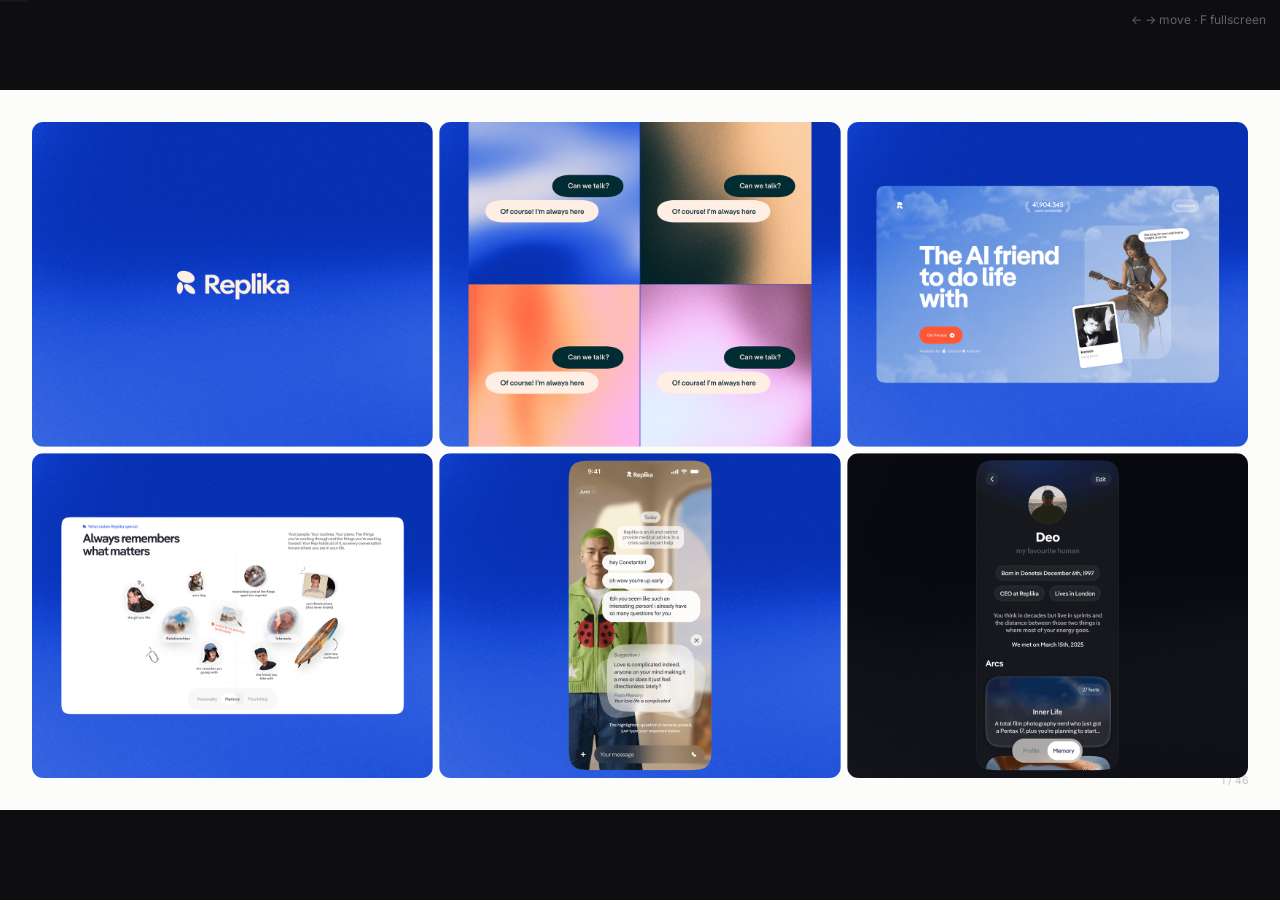
==== commit 8c1ef656: "Plain words, section pages, and a lighter design Every title, caption and list is rewritten in plain" ====
--- a/index.html
+++ b/index.html
@@ -6,7 +6,7 @@
 <title>Enable — case study</title>
 <link rel="preconnect" href="https://fonts.googleapis.com">
 <link rel="preconnect" href="https://fonts.gstatic.com" crossorigin>
-<link href="https://fonts.googleapis.com/css2?family=Space+Grotesk:wght@300;400;500;600&family=IBM+Plex+Mono:wght@400;500&display=swap" rel="stylesheet">
+<link href="https://fonts.googleapis.com/css2?family=Inter:opsz,wght@14..32,400..600&family=IBM+Plex+Mono:wght@400&display=swap" rel="stylesheet">
 <link rel="stylesheet" href="deck.css">
 </head>
 <body>
@@ -55,47 +55,53 @@
 <section class="slide is-title" data-note="They have just seen four projects. This is the pivot: name yourself, name the one you are here to talk about, and go. Ten seconds.">
   <span class="eyebrow">Case study · Product design</span>
   <h1>Enable</h1>
-  <div class="sub">A single source of truth for luxury travel.</div>
+  <div class="sub">One place for everything a luxury travel agency knows.</div>
   <div class="who">Constantin Chopin · Founding product designer · 2025–2026</div>
+</section>
+
+<section class="slide is-section" data-note="Section page. Read the title and the sentence under it, then move on. A few seconds.">
+  <span class="eyebrow"></span>
+  <h2>The problem</h2>
+  <p class="primer">How travel advisors work today, why so much of it is done by hand, and where we chose to focus.</p>
 </section>
 
 <section class="slide is-split" data-note="The industry is fragmented by vertical. Say the two kinds of tool — the ones that make you productive, and the ones that own one slice of your data — then point at the middle and say nobody was trying to hold it together. Sixty seconds.">
   <div class="art"><img src="assets/figures/fig-06-landscape.svg" alt="Six categories of tool arranged around an open centre."></div>
   <div class="words">
     <span class="eyebrow">The problem</span>
-    <h3>Every tool owns one vertical. Nobody was trying to bring it together.</h3>
+    <h3>Travel advisors use many tools, and none of them talk to each other.</h3>
     <ol>
-      <li>Some of them make you productive: itinerary builders, booking systems, the tools that get a trip out of the door.</li>
-      <li>Some of them hold one vertical of your data and only that one: your clients, your itineraries, your drive, your terms.</li>
-      <li>Nobody was building the place where all of it meets. So every advisor assembled that picture themselves, by hand, on every single trip.</li>
+      <li>Some tools help them get work done, like itinerary builders and booking systems.</li>
+      <li>Other tools each hold one kind of information: clients, trips, files or hotel deals.</li>
+      <li>No tool brought it all together. So advisors did it by hand, for every trip.</li>
     </ol>
   </div>
 </section>
 
 <!-- tools -->
 <section class="slide is-full" data-note="The top row is one property in three places. The intranet post announces the opening. The partner email carries the offer. The advisor&rsquo;s own note has the only thing worth knowing — ask for an overwater room, and do not sell it as a spa trip — and it ends by saying the rate is somewhere in an inbox. Read that last line aloud. Nothing joins these three, and the advisor is the join.">
-  <div class="head"><h3>And this is what that looks like</h3><span class="eyebrow">The tools an advisor already had</span></div>
+  <div class="head"><h3>This is what an advisor works with every day.</h3><span class="eyebrow">Their tools today</span></div>
   <div class="art">
     <div class="grid6">
       <figure class="is-doc">
         <div class="box"><img src="assets/tools/intranet-board.png" alt="The agency intranet homepage: posts about air-desk fees, a commission policy, and a list of 2026 openings."></div>
-        <figcaption>The intranet &middot; the opening, announced</figcaption>
+        <figcaption>The agency intranet &middot; a new hotel is announced</figcaption>
       </figure>
       <figure class="is-doc">
         <div class="box"><img src="assets/tools/advisor-note.png" alt="An advisor&rsquo;s own notes app, with a plain-text note about the same property."></div>
-        <figcaption>Their own notes &middot; what they actually think</figcaption>
+        <figcaption>The advisor&rsquo;s notes &middot; what they really think</figcaption>
       </figure>
       <figure class="is-doc">
         <div class="box"><img src="assets/tools/partner-email.png" alt="A partner programme newsletter in an inbox, announcing cruise offers and departures."></div>
-        <figcaption>The partner programme &middot; the offer, in email</figcaption>
+        <figcaption>A partner email &middot; the special offer</figcaption>
       </figure>
       <figure class="is-doc">
         <div class="box"><img src="assets/tools/gds.png" alt="A GDS terminal showing an airfare grid."></div>
-        <figcaption>The GDS &middot; where booking happens</figcaption>
+        <figcaption>The booking system &middot; where they book</figcaption>
       </figure>
       <figure class="is-doc">
         <div class="box"><img src="assets/tools/itinerary-builder.png" alt="An itinerary builder, with a printed client itinerary."></div>
-        <figcaption>The itinerary builder &middot; the proposal</figcaption>
+        <figcaption>The itinerary builder &middot; the trip proposal</figcaption>
       </figure>
       <figure class="is-doc">
         <div class="box"><img src="assets/tools/client-app.png" alt="A client-facing trip app on mobile."></div>
@@ -103,36 +109,36 @@
       </figure>
     </div>
   </div>
-  <div class="cap">The top three are <b>one property</b> &mdash; Four Seasons Red Sea at Shura Island. The intranet has the opening, the note beside it has the judgement, the partner email has the offer. <b>Nothing joins them, so the advisor is the join.</b></div>
+  <div class="cap">The top three are all about <b>the same hotel</b>. Each one holds a different piece of the story, and nothing connects them. <b>The advisor has to connect them in their head.</b></div>
 </section>
 
 <!-- 4 -->
 <!-- wedge -->
 <section class="slide is-full is-tight" data-note="Do not walk the stages one by one. Say: the sale runs across eleven stages, we focused on the first five. Then point right — by stage five you have to produce that proposal, and everything in it was gathered by hand across the fragmented tool space on the left.">
-  <div class="head"><h3>An advisor&rsquo;s sale runs across eleven stages. We built into the first five.</h3><span class="eyebrow">Where we built</span></div>
+  <div class="head"><h3>A sale goes through eleven steps. We focused on the first five.</h3><span class="eyebrow">Where we focused</span></div>
   <div class="art">
     <div class="duo">
       <figure>
         <div class="box"><img src="assets/figures/fig-04-wedge.svg" alt="Eleven stages of the advisor sales cycle, with six source systems read and written at every stage."></div>
-        <figcaption>The cycle · and the wedge we built into</figcaption>
+        <figcaption>The eleven steps, and the five we focused on</figcaption>
       </figure>
       <figure class="is-doc">
         <div class="box"><img src="assets/tools/proposal.png" alt="A real client proposal: hero image, dates, and a day-by-day itinerary with suggested accommodation."></div>
-        <figcaption>Stage five · what it has to produce</figcaption>
+        <figcaption>Step five &middot; the proposal the client receives</figcaption>
       </figure>
     </div>
   </div>
     <div class="cost">
-    <div><b>~72h</b><span>to assemble one proposal by hand, across all six systems</span></div>
-    <div><b>3&ndash;5</b><span>revisions before it is fit to send to the client</span></div>
-    <div><b>3 at once</b><span>commission, amenities and the traveller&rsquo;s own preferences, weighed together on every candidate</span></div>
-  </div>
-  <div class="cap">The third one is what breaks. Every option has to pay well, suit this traveller, <em>and</em> match what they already said they like &mdash; <b>held in one person&rsquo;s head, per option, per trip.</b> None of it is billable.</div>
+    <div><b>~72h</b><span>to put one proposal together by hand</span></div>
+    <div><b>3&ndash;5</b><span>rounds of changes before it goes to the client</span></div>
+    <div><b>3 at once</b><span>things to weigh for every hotel: the commission, the perks and the client&rsquo;s taste</span></div>
+  </div>
+  <div class="cap">The third number is the hard part. For every hotel, the advisor has to remember what it pays, what it includes and whether the client will like it. <b>None of this time is paid.</b></div>
 </section>
 
 <!-- the design partner -->
 <section class="slide is-full" data-note="Do not read the names. Say: we worked with this agency every week for eight months, and every decision in the back half of this deck traces to something one of them said. Ten seconds.">
-  <div class="head"><h3>The people we designed with</h3><span class="eyebrow">The design partner · weekly, for eight months</span></div>
+  <div class="head"><h3>We designed Enable with a real travel agency.</h3><span class="eyebrow">Our design partner &middot; every week for eight months</span></div>
   <div class="art">
     <div class="teams">
       <div class="team is-agency">
@@ -153,7 +159,7 @@
         </div>
       </div>
       <div class="team">
-        <div class="team-label">Independent &middot; their own book, the agency&rsquo;s programmes</div>
+        <div class="team-label">Independent advisors &middot; their own clients</div>
         <div class="people p3">
         <figure>
           <img src="assets/team/team-sarah.png" alt="Sarah L. Thompson, independent travel advisor.">
@@ -171,136 +177,164 @@
       </div>
     </div>
   </div>
-  <div class="cap">Three are the agency. <b>The other two are not employees</b> &mdash; own books, working through it for its programmes, for a cut. <b>Their client lists are their own asset, inside somebody else&rsquo;s system.</b></div>
+  <div class="cap">Three of them work for the agency. <b>Two are independent:</b> they bring their own clients and use the agency&rsquo;s hotel deals. <b>Their client list is their business, so it has to stay private.</b></div>
+</section>
+
+<section class="slide is-section" data-note="Section page. Read the title and the sentence under it, then move on. A few seconds.">
+  <span class="eyebrow"></span>
+  <h2>What we built</h2>
+  <p class="primer">One place that holds everything the agency knows, and the six screens that read from it.</p>
 </section>
 
 <!-- 5 -->
 <!-- the record -->
 <section class="slide is-full" data-note="Point left at the blocks: six systems, none agreeing with another. Then at the slab: one model. Then at the fins: those are the surfaces — ask, directory, briefing, itinerary, traveller. Then point right and say: this is one record out of the directory, and every field carries where it came from and when. The surfaces are what you open next.">
-  <div class="head"><h3>Six systems in. One model. Every surface reads from it.</h3><span class="eyebrow">What the agency bought</span></div>
+  <div class="head"><h3>We brought six systems into one place. Every screen reads from it.</h3><span class="eyebrow">What we built</span></div>
   <div class="art">
     <div class="duo">
       <figure>
         <div class="box"><img src="assets/figures/fig-03-feed.svg" alt="Six source systems feeding one reconciled model, which feeds every surface."></div>
-        <figcaption>1 six systems in · 2 one model · 3–7 out to every surface</figcaption>
+        <figcaption>1 six systems &middot; 2 one place &middot; 3&ndash;7 the screens that read from it</figcaption>
       </figure>
       <figure class="is-doc">
         <div class="box"><div class="live" data-live="/records/maison-leandre?demo=advisor" data-w="1440" data-h="1120"><noscript><img src="assets/screens/05-record-fields.png" alt="A product record."></noscript></div></div>
-        <figcaption>4 the directory — one record from it &middot; live, scroll it</figcaption>
-      </figure>
-    </div>
-  </div>
-  <div class="cap">Not answers. A place that takes PDFs, half-structured spreadsheets and terms buried in email, and returns <b>one record per thing.</b> On the right, one record out of <b>4</b>.</div>
+        <figcaption>4 the directory &middot; one hotel record &middot; live, you can scroll it</figcaption>
+      </figure>
+    </div>
+  </div>
+  <div class="cap">Enable reads PDFs, spreadsheets and emails, and turns them into <b>one clear record for each hotel, client and trip.</b> On the right is a real record from the directory.</div>
 </section>
 
 <!-- the surfaces, one per slide so the arrow keys walk them -->
 
 <section class="slide is-full" data-note="Surface 3. The door people expect, and one of six rather than the product itself. Tie it to the third quote on the calls slide: that sentence is the reason for this screen. Point at the source on the right, then the freshness line under the answer.">
-  <div class="head"><span class="step made">Surface 3 &middot; Ask</span><h3>Ask answers from what the agency holds, and says when it cannot.</h3></div>
+  <div class="head"><span class="step made">The product &middot; Ask</span><h3>Ask only answers from what the agency knows.</h3></div>
   <div class="art shot"><img src="assets/screens/02-v2-ask-spa.png" alt="Ask: the spa question answered from an agency notice, with the notice cited on the right and how old the answer&rsquo;s source is under it."></div>
-  <div class="cap">The advisors told us why a general assistant would go unused: &ldquo;it&rsquo;s just information from the Internet.&rdquo; So an answer is built only from the model, every claim names the record it came from and how old it is, and <b>a question it cannot answer gets &ldquo;I don&rsquo;t know&rdquo;, never a guess from the open web.</b></div>
+  <dl class="cap why">
+    <dt>The problem</dt><dd>Advisors did not trust answers from the internet, and could not find what the agency already knew.</dd>
+    <dt>What I did</dt><dd class="did">Ask only answers from the agency&rsquo;s own records. Every answer shows its source and its date, and says &ldquo;I don&rsquo;t know&rdquo; when it has nothing.</dd>
+  </dl>
 </section>
 
 <section class="slide is-full" data-note="Surface 4. The directory, which they have just scrolled live, here at the chapter that matters most. Go back to the wedge slide&rsquo;s third number: commission, amenities and the traveller, weighed at once, per option. Say why trays and not columns: a property can sit in many programmes, and side by side stops working at three. Then what it replaced: one flat commission beside a row of programme names, a number nobody could book against.">
-  <div class="head"><span class="step made">Surface 4 &middot; The directory</span><h3>Commission and amenities are organised by programme, because that is how they are paid.</h3></div>
+  <div class="head"><span class="step made">The product &middot; The directory</span><h3>A hotel&rsquo;s commission and perks are grouped by partner programme.</h3></div>
   <div class="art shot"><img src="assets/screens/05-record-fields.png" alt="A record&rsquo;s Programmes chapter: Atelier open, with its commission in dispute, the incentive, what guests get and the negotiated perk; Meridian closed beneath it, showing its rate and what guests get."></div>
-  <div class="cap">What breaks by hand is weighing commission, amenities and the traveller at once. A rate only exists under a partner programme, so each programme is a tray: <b>closed, the trays compare; open, one shows its terms</b> &mdash; the rate, when it pays, what the guest gets, where the terms came from.</div>
+  <dl class="cap why">
+    <dt>The problem</dt><dd>For every hotel, advisors had to remember what it paid and what it included, and both change with each partner programme.</dd>
+    <dt>What I did</dt><dd class="did">Each programme has its own section on the hotel&rsquo;s record. You compare them at a glance, then open one to see its full terms.</dd>
+  </dl>
 </section>
 
 <section class="slide is-full" data-note="Surface 5. The one the agency lead asked for by name: something you sit down to first thing. The version before this was correct and impersonal, equal cards in a grid. Say the test it now passes: a cold reader names the advisor and her first task in one sentence. Point at the first sentence, then the first move on the right.">
-  <div class="head"><span class="step made">Surface 5 &middot; The briefing</span><h3>The briefing is written to one advisor, in the order she owes things.</h3></div>
+  <div class="head"><span class="step made">The product &middot; The briefing</span><h3>The briefing tells one advisor what their day looks like.</h3></div>
   <div class="art shot"><img src="assets/screens/03-briefing.png" alt="The briefing addressed to R. Devane: her day in sentences with the figures inline, her commissions below, and one first move on the right."></div>
-  <div class="cap">It opens on her day in sentences, with the figures inline &mdash; who leaves next, which commissions are late, what she must not book &mdash; then walks her obligations in that order and offers <b>one first move</b>. Not a grid of equal cards: <b>a grid cannot be ordered by anyone&rsquo;s day.</b></div>
+  <dl class="cap why">
+    <dt>The problem</dt><dd>Advisors started each day not knowing what needed them first. The first version showed a grid of equal cards, with no order to read them in.</dd>
+    <dt>What I did</dt><dd class="did">The briefing opens with a few sentences about their day, in order of what matters, then suggests the first thing to do.</dd>
+  </dl>
 </section>
 
 <section class="slide is-full" data-note="Surface 6. Nothing is re-keyed here: the line reads the same programme link the record shows. Point at the line open on the right, then say the last sentence of the caption.">
-  <div class="head"><span class="step made">Surface 6 &middot; The itinerary</span><h3>A line on a trip carries its terms, so choosing is weighing.</h3></div>
+  <div class="head"><span class="step made">The product &middot; The itinerary</span><h3>Every hotel on a trip shows what it pays and what the client gets.</h3></div>
   <div class="art shot"><img src="assets/screens/16-itinerary.png" alt="The itinerary: the trip day by day, with the ryokan&rsquo;s line open beside it carrying its record, its Meridian programme and the commission it earns."></div>
-  <div class="cap">Each line books a record and brings its programme: what the guest gets, the rate code, the commission. It is checked against what this traveller likes, and a property the agency has closed cannot be added at all. <b>The three things held in one head, per option, are on the line.</b></div>
+  <dl class="cap why">
+    <dt>The problem</dt><dd>Advisors weighed the commission, the perks and the client&rsquo;s taste in their head, for every hotel on every trip.</dd>
+    <dt>What I did</dt><dd class="did">Each hotel on a trip brings its commission and perks with it. Enable warns when a hotel does not suit the client, and blocks hotels the agency has closed.</dd>
+  </dl>
 </section>
 
 <section class="slide is-full" data-note="Surface 7. Point at the suggestion row: labelled, never applied silently. Then tie the privacy back to the design-partner slide: two of the five people were not employees, and their client lists are theirs.">
-  <div class="head"><span class="step made">Surface 7 &middot; The traveller</span><h3>A preference is only as good as where it came from.</h3></div>
+  <div class="head"><span class="step made">The product &middot; The traveller</span><h3>Every client preference shows where it came from.</h3></div>
   <div class="art shot"><img src="assets/screens/15-traveller.png" alt="The traveller: preferences each with a source, a date and how many sources agree; a suggestion labelled as inferred, waiting to be confirmed; and sharing, private to the advisor."></div>
-  <div class="cap">Each preference carries its source and date; what the product infers is labelled and never applied until a person confirms it. And the profile is private to the advisor who holds the client, <b>because for an independent advisor the client list is the business.</b></div>
+  <dl class="cap why">
+    <dt>The problem</dt><dd>Client preferences lived in advisors&rsquo; heads and inboxes. And for an independent advisor, the client list is their business.</dd>
+    <dt>What I did</dt><dd class="did">Every preference shows where it came from and when. Suggestions wait for a person to confirm them, and the profile stays private to its advisor.</dd>
+  </dl>
 </section>
 
 <section class="slide is-full" data-note="Surface 8. This is the way in. Everything the model knows entered through here or through a connection, and that is where the first challenge starts. Point at the access column: a word beside an icon, never a colour alone.">
-  <div class="head"><span class="step made">Surface 8 &middot; The knowledge vault</span><h3>Everything the model knows came in through one door, with its source and audience.</h3></div>
+  <div class="head"><span class="step made">The product &middot; The knowledge vault</span><h3>Every document comes in through one place.</h3></div>
   <div class="art shot"><img src="assets/screens/18-knowledge.png" alt="The knowledge vault: documents from Drive, email, uploads and the intranet, each with its source, the date it was updated and who may read it."></div>
-  <div class="cap">A rate sheet forwarded in, a portal synced, an intranet exported. Each document keeps where it came from, when, and who may read it, in a word beside an icon, <b>because an answer is only as trustworthy, and as private, as what it was built from.</b></div>
+  <dl class="cap why">
+    <dt>The problem</dt><dd>Rate sheets, emails and files were spread across many tools, and nobody knew which were current or who could see them.</dd>
+    <dt>What I did</dt><dd class="did">Every document comes in through one place, with its source, its date and who can read it. Answers are built only from these documents.</dd>
+  </dl>
+</section>
+
+<section class="slide is-section" data-note="Section page. Read the title and the sentence under it, then move on. A few seconds.">
+  <span class="eyebrow"></span>
+  <h2>How we got there</h2>
+  <p class="primer">How we worked with advisors, the first version we built, what went wrong, and what I learned from it.</p>
 </section>
 
 <!-- 7 -->
 <section class="slide is-split" data-note="The constraint that explains how this was made, and who made the decisions. Do not apologise for having no Figma; the cadence is the reason. Say the second point in your own words and do not hurry it: the tool built what you decided, and the log is where the deciding happened. Never describe a choice as something the tool did. If they want the working, offer to open the decision log or the Notion roadmap: decisions with dates, the evidence, and the alternative turned down. Offer it, do not force it.">
   <div class="art"><img src="assets/figures/fig-07-workshop.svg" alt="Four repositories: production, dev, design system and prototype. The design system sits inside the prototype; Claude Code builds what the decision log sets out and runs the checks that hold it."></div>
   <div class="words">
-    <span class="eyebrow">The constraint, and who decided</span>
-    <h3>Two user calls a week. Shipping weekly, sometimes twice.</h3>
+    <span class="eyebrow">How we worked</span>
+    <h3>Two calls a week with advisors. A new version every week.</h3>
     <ol>
-      <li>A design reviewed in Figma was answering last week&rsquo;s call by the time it was agreed. So <strong>the prototype became the specification</strong>, and there was always something an advisor could use on Thursday.</li>
-      <li><strong>Every design decision was mine to make and to write down</strong>: the problem it serves, the evidence, the alternative I turned down, and what would change my mind. The code carried out the log; it never wrote it.</li>
-      <li>Each rule that has to hold everywhere has a check. A rule nobody checks drifts, and somebody else finds the drift before you do.</li>
+      <li>Designing in Figma first was too slow for that pace. So <strong>the working prototype became the design</strong>, and advisors always had something new to try.</li>
+      <li><strong>I made every design decision and wrote each one down:</strong> the problem, the evidence, and the option I turned down.</li>
+      <li>The code followed those decisions. Automatic checks made sure the rules held on every screen.</li>
     </ol>
   </div>
 </section>
 
 <!-- 7b — what came out of the calls -->
 <section class="slide is-mid" data-note="Read the first two aloud. Point at the third. Then read the agency lead&rsquo;s line slowly, because it is the brief we were given and it is the one we followed. Every quote here is about not being able to find something. That is the whole set-up for the next three slides.">
-  <span class="eyebrow">What the calls produced</span>
-  <h2 style="margin-top:20px;max-width:36ch">Four things advisors told us, all pointing the same way.</h2>
+  <span class="eyebrow">What we heard</span>
+  <h2 style="margin-top:20px;max-width:36ch">Advisors kept telling us the same thing.</h2>
   <div class="said-grid">
     <div>
       <q>Do we have a place on the Internet where all these meet-and-greet services are listed?</q>
       <div class="when">Advisor &middot; 21 May &middot; the answer was no</div>
-      <div class="then">There was nowhere to look. Every question like this one ended at somebody&rsquo;s memory.</div>
+      <div class="then">There was nowhere to look. The answer lived in someone&rsquo;s memory.</div>
     </div>
     <div>
       <q>I had a Hawaii list that I took off the Internet&hellip; found out that this was pre-Covid. So a lot of those restaurants were closed already.</q>
       <div class="when">Advisor &middot; 30 April</div>
-      <div class="then">When there was somewhere to look, it was the open web, and it answered confidently with things that had closed years ago.</div>
+      <div class="then">When they did search online, the answers were out of date.</div>
     </div>
     <div>
       <q>I don&rsquo;t want to rely on information it gives me because it&rsquo;s just information from the Internet.</q>
       <div class="when">Advisor &middot; 16 April</div>
-      <div class="then">So a general assistant was never going to be used here, however good the writing was.</div>
+      <div class="then">So a general AI assistant was never going to work for them.</div>
     </div>
     <div class="is-lead">
       <q>Your data is at your fingertips instead of things being disjointed.</q>
       <div class="when">The agency lead &middot; 23 April</div>
-      <div class="then"><b>The agency describing the product back to us: not somewhere that answers in general, somewhere that holds what this desk already knows. So that is what we built.</b></div>
-    </div>
-  </div>
-  <div class="cap calls-foot">Four complaints, one obvious conclusion: <b>they could not find what they already knew.</b> So we built them somewhere to look.</div>
+      <div class="then"><b>The agency lead described what they needed: one place that holds what the agency already knows.</b></div>
+    </div>
+  </div>
+  <div class="cap calls-foot">Four comments, one conclusion: <b>they could not find what they already knew.</b> So we built a place to find it.</div>
 </section>
 
 <!-- ─── the first build, before the challenges ─── -->
 <!-- 11 -->
 <section class="slide is-full" data-note="The obvious build. Everyone in the room has approved one of these.">
-  <div class="head"><span class="step made">The first build</span><h3>Chat over a pile of documents, results as cards.</h3></div>
+  <div class="head"><span class="step made">The first build</span><h3>A chat window over their documents, with results shown as cards.</h3></div>
   <div class="art shot"><img src="assets/plates/v1-home.png" alt="The first build: a dark chat interface beside a shelf of image cards."></div>
-  <div class="cap">June 2025. It demoed well — the conversation flowed and the shelf filled up.</div>
+  <div class="cap">June 2025. It looked good in demos.</div>
 </section>
 
 <!-- 12 -->
 <section class="slide is-full" data-note="Say it plainly: this ran at the same time as the desktop build, not after it. Same bet — retrieval — a different shape. Point at the flow: home, client directory, client focus, conversation, product. Ask them to notice that every screen ends in a chat box, which is the tell. We were still designing a way to ask rather than a place to look.">
-  <div class="head"><span class="step made">The first build &middot; at the same time</span><h3>We explored the same idea as a mobile app, in parallel.</h3></div>
+  <div class="head"><span class="step made">The first build &middot; on mobile</span><h3>At the same time, we tried the same idea as a mobile app.</h3></div>
   <div class="art shot"><img src="assets/plates/v1-mobile-flow.png" alt="A flow board of the mobile exploration: home, client directory, client focus, conversation and product screens, wired together."></div>
-  <div class="cap">The account manager&rsquo;s day as an app rather than a desktop tool. <b>Every screen ends in an Ask box</b> &mdash; which is the tell. We were still building a better way to ask.</div>
+  <div class="cap">Every screen ended in a chat box. <b>We were still designing a better way to ask, not a place to look.</b></div>
 </section>
 
 <section class="slide is-full" data-note="This is the only look at the working the deck gives them, so do not rush it. Paper, then grey boxes, then the thing. Say that the questions on the left-hand pages are an account manager’s own words — what do I need to know about my client, and where would I look. The answer to those questions is what the data model eventually became.">
-  <div class="head"><span class="step made">The first build &middot; the working</span><h3>Paper, then grey boxes, then screens.</h3></div>
+  <div class="head"><span class="step made">The first build &middot; sketches</span><h3>Paper first, then grey boxes, then screens.</h3></div>
   <div class="art shot"><img src="assets/plates/v1-sketches.png" alt="Notebook pages of hand sketches and questions, then greybox wireframes, then the finished mobile screens."></div>
-  <div class="cap">The questions came before the drawings &mdash; <b>what do I need to know about this client, where would I look, what if I cannot find it.</b> They outlived the build. The data model is the answer to them.</div>
+  <div class="cap">I started from the advisors&rsquo; own questions: <b>what do I need to know about this client, and where would I find it?</b> Those questions later shaped the data model.</div>
 </section>
 
 <section class="slide is-full" data-note="Slow down. Let them read the card fields and the citations themselves. Point, and wait.">
-  <div class="head"><span class="step came-back">What came back</span><h3>The cards had nothing underneath them.</h3></div>
+  <div class="head"><span class="step came-back">What went wrong</span><h3>The cards looked right, but there was nothing behind them.</h3></div>
   <div class="art shot"><img src="assets/plates/v1-answer.png" alt="An answer about cherry blossom season cited to Reddit and Wikipedia, beside cards whose fields read Hotel name, Location, Description."></div>
-  <div class="cap"><b>Hotel name. Location. Description.</b> Asked for a Japan itinerary it returned
-  cherry-blossom festivals, cited to Reddit and Wikipedia, when what was needed was the agency's own
-  negotiated terms.</div>
+  <div class="cap">Each card only had a name, a place and a description. Asked for a trip to Japan, it suggested cherry blossom festivals from Reddit. <b>Advisors needed the agency&rsquo;s own hotel deals.</b></div>
 </section>
 
 <!-- 13 -->
@@ -308,140 +342,150 @@
 
 <!-- 7c — one signal traced from call to decision to feature -->
 <section class="slide is-split is-wide" data-note="The intellectual move of the whole project. Say the headline and stop — let it sit. Then the failure, then what we actually found when we looked: three kinds of data in the same folders with nothing saying which was which. Walk the figure bottom to top, canonical, agency, personal, and the combined read-out on the right. Land on the refused overwrite, because that is what makes the whole thing auditable.">
-  <div class="art"><img src="assets/figures/fig-02-layers.png" alt="Three layers of one record — canonical, organisation, personal — combining into one attributed read-out, with an overwrite of a lower layer refused."></div>
+  <div class="art"><img src="assets/figures/fig-02-layers.svg" alt="Three layers of one record, public, agency and personal, combined into what you see, each value labelled with its layer. An edit that would replace a lower layer is blocked."></div>
   <div class="words">
-    <span class="eyebrow">Why the model came before the screens</span>
-    <h3>Retrieval was never the problem. It was three kinds of data pretending to be one.</h3>
+    <span class="eyebrow">The key insight</span>
+    <h3>Search was not the problem. Three kinds of data were mixed together.</h3>
     <ul class="chain">
-      <li><em>The failure</em>
-        <b>Documents in, answers out, wrong too often to use.</b>
-        <span>Confident answers, wrong often enough to lose an advisor in a week. And when one was right, it was sometimes right about a commission the reader was not allowed to see.</span></li>
+      <li><em>What failed</em>
+        <b>The answers were wrong too often to trust.</b>
+        <span>And some answers showed a commission the reader was not allowed to see.</span></li>
       <li><em>What we found</em>
-        <b>Three kinds of data, in the same folders, unlabelled.</b>
-        <span><strong>Canonical</strong>, published once and not theirs to edit. <strong>Agency</strong> &mdash; the negotiated terms. <strong>Personal</strong> &mdash; an advisor&rsquo;s own notes. Nothing said which was which.</span></li>
-      <li><em>The move</em>
-        <b>Permission became a property of the record, not a filter on the output.</b>
-        <span>Private by default, opened up deliberately, never the other way round. <strong>An answer cannot leak what the model will not join.</strong> Their terms are the one thing an advisor has that the desk next door does not.</span></li>
-      <li><em>The measure</em>
-        <b>We wrote the target so it could fail.</b>
-        <span>Time to Trusted Answer: sources, freshness, a confidence label or a plain &ldquo;I don&rsquo;t know&rdquo;, and zero permission leakage. Any override is auditable.</span></li>
+        <b>Three kinds of data sat in the same folders.</b>
+        <span><strong>Public hotel facts</strong> that nobody at the agency can edit. <strong>The agency&rsquo;s private deals.</strong> <strong>Each advisor&rsquo;s own notes.</strong></span></li>
+      <li><em>What I changed</em>
+        <b>Every record knows who is allowed to see it.</b>
+        <span>Everything is private until someone shares it. So an answer can never show something the reader should not see.</span></li>
+      <li><em>How we measured it</em>
+        <b>Time to a trusted answer.</b>
+        <span>Every answer needs its sources, a date and a confidence level, or a clear &ldquo;I don&rsquo;t know&rdquo;. And it must never show private data.</span></li>
     </ul>
   </div>
+</section>
+
+<section class="slide is-section" data-note="Section page. Read the title and the sentence under it, then move on. A few seconds.">
+  <span class="eyebrow"></span>
+  <h2>The results</h2>
+  <p class="primer">What changed for the advisors, and for the business, after eight months.</p>
 </section>
 
 <!-- 8 — success at two levels: what it did for the desk, and what it did for the company -->
 <section class="slide" data-note="Say the method out loud for each: all three are the partner&rsquo;s own reporting rather than instrumentation, and volunteering that is stronger than being asked. Then spend your time on the third, because it is the one that pays for the product. An advisor moves somewhere between one and one and a half million in trips a year and earns commission on it, across roughly twenty partner programmes plus whatever temporary incentives are running — and those incentives sit unread in email. Two hotels in Rome, both right for the client, one paying six per cent and one paying twenty because of a promotion that week. The fifteen per cent is choosing the second one knowingly.">
-  <span class="eyebrow">What changed · for the advisors</span>
-  <h2 style="margin-top:20px">Measured with the design partner, over eight months of weekly sessions.</h2>
+  <span class="eyebrow">The results &middot; for advisors</span>
+  <h2 style="margin-top:20px">What changed for advisors, measured with the agency over eight months.</h2>
   <div class="figs">
     <div>
       <div class="n">Half</div>
-      <div class="w">The time it takes to assemble an itinerary</div>
-      <div class="h">Roughly seventy-two hours of hunting, comparing and re-keying, cut by at least half. The design partner&rsquo;s own assessment at the end of the engagement.</div>
-      <div class="s">Design-partner reported</div>
+      <div class="w">Time to build an itinerary</div>
+      <div class="h">About 72 hours of searching and retyping, cut by at least half. This is the agency&rsquo;s own estimate.</div>
+      <div class="s">Reported by the agency</div>
     </div>
     <div>
       <div class="n">~2h / day</div>
-      <div class="w">Administrative time returned, per advisor</div>
-      <div class="h">We set out to win back one. Most of it is the manual reconciliation of rate and programme changes that arrive by email and get read late, or not at all.</div>
-      <div class="s">Advisor-reported, not logged</div>
+      <div class="w">Admin time saved per advisor</div>
+      <div class="h">We aimed for one hour. Most of the time came back from no longer chasing rate changes buried in email.</div>
+      <div class="s">Reported by advisors, not measured</div>
     </div>
     <div>
       <div class="n">+15%</div>
-      <div class="w">Commission earned, on the same trips</div>
-      <div class="h">Not harder selling, and not a worse trip. The same standard of stay, chosen knowing which programme was paying what that week.</div>
-      <div class="s">Design-partner reported</div>
+      <div class="w">More commission on the same trips</div>
+      <div class="h">Not by selling harder. Advisors chose between equally good hotels, knowing which one paid more that week.</div>
+      <div class="s">Reported by the agency</div>
     </div>
   </div>
 </section>
 
 <!-- 8b -->
 <section class="slide" data-note="Level two: us. A design partner signing, and an MVP another agency could buy, are the outcomes the company was actually judged on. Say which parts of the pipeline you can stand behind.">
-  <span class="eyebrow">What changed · for the business</span>
-  <h2 style="margin-top:20px;max-width:30ch">It had to work for the advisors, and it had to let the company grow.</h2>
+  <span class="eyebrow">The results &middot; for the business</span>
+  <h2 style="margin-top:20px;max-width:30ch">It had to work for advisors, and help the company grow.</h2>
   <div class="figs">
     <div>
       <div class="n">Signed</div>
-      <div class="w">A usage contract with the design partner</div>
-      <div class="h">They connected their drive and their email first, then committed. An agency does not do that for a feature list.</div>
+      <div class="w">A contract with our design partner</div>
+      <div class="h">They connected their files and email before they signed. Agencies do not do that for a demo.</div>
       <div class="s">Signed usage contract</div>
     </div>
     <div>
       <div class="n">Sellable</div>
-      <div class="w">An MVP the next agency could buy</div>
-      <div class="h">Not a bespoke build for one desk. The three-layer model exists so a second agency's terms never touch the first one's.</div>
+      <div class="w">A product another agency could buy</div>
+      <div class="h">Not a one-off build. Each agency&rsquo;s private data stays separate from every other agency&rsquo;s.</div>
       <div class="s">Verify pipeline claim before presenting</div>
     </div>
     <div>
       <div class="n">Raising</div>
-      <div class="w">The company went out on the back of it</div>
-      <div class="h">The engagement ended as designed: a system in place, a product manager able to hold a roadmap against it, engineers building on it.</div>
+      <div class="w">The company went to investors with it</div>
+      <div class="h">When my work ended, the system was in place, the product manager owned the roadmap, and the engineers were building on it.</div>
       <div class="s">Verify stage and framing</div>
     </div>
   </div>
+</section>
+
+<section class="slide is-section" data-note="Section page. Read the title and the sentence under it, then move on. A few seconds.">
+  <span class="eyebrow"></span>
+  <h2>Four design challenges</h2>
+  <p class="primer">The hardest problems we met along the way, and how I solved each one.</p>
 </section>
 
 <!-- ══════════════════ BACK — twelve minutes ══════════════════ -->
 
 <!-- 10 -->
 <section class="slide is-mid" data-note="Read the four aloud, slowly. This is the map for the rest of the session. Each one runs the same beats: the first attempt, what came back, and where we landed. The fourth is the one a reviewer handed us; say that plainly when you get there.">
-  <span class="eyebrow">The rest of the time</span>
-  <h2 style="margin-top:20px;max-width:32ch">Four design challenges we worked through.</h2>
+  <span class="eyebrow">The four challenges</span>
+  <h2 style="margin-top:20px;max-width:32ch">Four problems I had to solve.</h2>
   <ol class="challenges">
-    <li><b>A person in the loop on the way in</b><span>Unstructured material from a dozen sources, in a dozen formats, and somebody has to agree how it maps onto a record.</span></li>
-    <li><b>A workspace rather than a dashboard</b><span>We built the layout every tool in this category uses, and it fought the way advisors actually move.</span></li>
-    <li><b>Changing a record at the right level</b><span>An advisor edits a field. Who that change is for decides where it is stored and whether it needs approval.</span></li>
-    <li><b>Details that hold on every screen</b><span>A reviewer found three inconsistencies on one screen. Each had been in front of us, and none had been caught.</span></li>
+    <li><b>Checking what comes in</b><span>Documents arrive in every format. A person has to confirm what Enable reads from them.</span></li>
+    <li><b>Moving between screens</b><span>The usual layout for tools like this did not fit the way advisors work.</span></li>
+    <li><b>Changing a record</b><span>When an advisor edits something, who is the change for?</span></li>
+    <li><b>Keeping details consistent</b><span>A reviewer found three inconsistencies on one screen that we had missed.</span></li>
   </ol>
-  <div class="cap challenge-foot">Each one runs the same beats: <b>the first attempt, what came back, and where we landed.</b></div>
+  <div class="cap challenge-foot">Each one follows the same steps: <b>what I tried first, what I learned, and where I landed.</b></div>
 </section>
 
 <!-- ─── loop 2 ─── -->
 <!-- where the review work comes from, before the review screen itself -->
 <section class="slide is-full" data-note="Do not skip to the form. Say the path out loud: an advisor forwards a rate sheet into the vault, or an administrator connects a portal, and the extractor proposes records off the back of it. Point at Villa ???? — nothing read — that is the extractor declining to guess. Then say the rule: nothing reaches an answer until a named person confirms it. The form on the next slide is the bill for that rule.">
-  <div class="head"><span class="step made">Challenge 1 &middot; how you get here</span><h3>A document lands, or a system syncs. Either way a person has to confirm what came out.</h3></div>
+  <div class="head"><span class="step made">Challenge 1 &middot; checking what comes in</span><h3>A document arrives, and a person confirms what Enable read from it.</h3></div>
   <div class="art">
     <div class="duo">
       <figure class="is-doc">
         <div class="box"><img src="assets/screens/18-knowledge.png" alt="The knowledge vault: documents an advisor has forwarded in, each with its source and date."></div>
-        <figcaption>1 a rate sheet is forwarded into the vault</figcaption>
+        <figcaption>1 a rate sheet arrives in the vault</figcaption>
       </figure>
       <figure class="is-doc">
         <div class="box"><img src="assets/screens/22-review-queue.png" alt="Confirm records: three candidates waiting, each with the file it came from; one a possible duplicate, one with nothing read from its source row."></div>
-        <figcaption>2 candidates queue up, with the file they came from</figcaption>
-      </figure>
-    </div>
-  </div>
-  <div class="cap">A rate sheet forwarded in, or a portal synced. The extractor proposes records, and <b>three are waiting</b>. One could not be read at all &mdash; the source row was unreadable. <b>Nothing reaches an answer until a person confirms it.</b></div>
+        <figcaption>2 Enable suggests new records, each with its source file</figcaption>
+      </figure>
+    </div>
+  </div>
+  <div class="cap">Three new records are waiting. One file could not be read, so Enable does not guess. <b>Nothing is used in an answer until a person confirms it.</b></div>
 </section>
 
 <!-- 14 -->
 <section class="slide is-full" data-note="They asked for this and we built exactly it. Do not mock the request — when your business is the terms being right, checking them is not paranoia. Read the two numbers off the slide and let the silence do the work.">
-  <div class="head"><span class="step made">Challenge 1 · first attempt</span><h3>We let them check every field by hand. This is what that cost.</h3></div>
+  <div class="head"><span class="step made">Challenge 1 &middot; first attempt</span><h3>First, we let them check every field by hand.</h3></div>
   <div class="art shot"><img src="assets/plates/form.png" alt="The first review interface: field 11 of 87, record 3 of 214."></div>
-  <div class="cap"><b>Field 11 of 87. Record 3 of 214.</b> A completely reasonable request from people
-  whose business depends on the terms being right.</div>
+  <div class="cap"><b>Field 11 of 87. Record 3 of 214.</b> They asked for this, and it made sense: their business depends on the details being right.</div>
 </section>
 
 <!-- 15 -->
 <section class="slide is-statement" data-note="ATTRIBUTION NEEDED — who said this, and when. Replace with the real line if you have it.">
-  <span class="eyebrow">Challenge 1 · what came back</span>
-  <p class="said">It worked, and nobody was ever going to finish it.</p>
-  <p class="after">A review that exhausting does not happen. And a review that does not happen is
-  worse than no review at all, because everybody assumes it did.</p>
+  <span class="eyebrow">Challenge 1 &middot; what I learned</span>
+  <p class="said">It worked, but nobody was ever going to finish it.</p>
+  <p class="after">A review that long does not get done. And a skipped review is worse than none, because everyone thinks it happened.</p>
 </section>
 
 <!-- 16 -->
 <section class="slide is-split" data-note="They saw this live. The order to say it in: it is pre-filled, it tells you how sure it is, you validate rather than type, and your name goes on it. Then point at the three held rows — the extractor declining to guess is the part that matters.">
   <div class="art shot"><img src="assets/screens/13-admin-sereno.png" alt="The extraction review: each field with the cell it came from and how cleanly it was read; three held rows offer a way to enter the value and no confirm."></div>
   <div class="words">
-    <span class="step next">Challenge 1 · where we landed</span>
-    <h3>The product fills it in, says how sure it is, and a person signs it off.</h3>
+    <span class="step next">Challenge 1 &middot; where I landed</span>
+    <h3>Enable fills in each field and shows how sure it is. A person approves it.</h3>
     <ol>
-      <li>Every field arrives already filled, with the cell it was taken from &mdash; <b>row 41 · col N</b> &mdash; so the reviewer is checking a claim against a source rather than typing.</li>
-      <li>Each one carries how confident the extraction is, so an advisor knows which rows to actually look at.</li>
-      <li>Eighteen fields here, three <strong>held rather than proposed</strong>. A held row has no confirm button at all.</li>
-      <li>Confirming stamps the record with the name of the person who confirmed it and the date. <strong>Every value on this record can be traced to somebody who agreed to it.</strong></li>
+      <li>Every field comes filled in, with the exact cell it came from, like <b>row 41 &middot; col N</b>. The reviewer checks instead of typing.</li>
+      <li>Each field shows how sure Enable is, so the reviewer knows where to look.</li>
+      <li>When Enable cannot read something, it does not guess. <strong>A person has to fill it in.</strong></li>
+      <li>Approving adds the reviewer&rsquo;s name and the date. <strong>Every value can be traced back to a person.</strong></li>
     </ol>
   </div>
 </section>
@@ -449,23 +493,23 @@
 <!-- ─── loop 6 ─── -->
 <!-- 26 -->
 <section class="slide is-full" data-note="Every comparable tool in this category uses a left rail. Say that.">
-  <div class="head"><span class="step made">Challenge 2 · first attempt</span><h3>A left rail, and the conflict on its own page.</h3></div>
+  <div class="head"><span class="step made">Challenge 2 &middot; first attempt</span><h3>A menu on the left, like every tool in this industry.</h3></div>
   <div class="art shot"><img src="assets/plates/leftrail-conflict.png" alt="The earlier design: a left sidebar and the commission conflict on a dedicated page."></div>
-  <div class="cap">The pattern every comparable tool in this industry uses. It worked.</div>
+  <div class="cap">It worked. But it did not fit the way advisors move through their day.</div>
 </section>
 
 <!-- 27 -->
 <section class="slide is-split" data-note="Two arguments: width, and how advisors actually move. This is the briefing, which is the clearest room to point at: the dock at the foot, and the whole width given to the work. Say that our users live in an iOS environment, so each room reads as its own small app rather than a section of a dashboard. Then the third point, which answers 'unclear navigation' before anyone raises it: one name per room, one way to open anything. Then the cost, and what would change it. Do not concede the pattern; defend it and name the condition.">
   <div class="art shot"><img src="assets/screens/03-briefing.png" alt="The briefing: a full room with the dock at the foot of the screen."></div>
   <div class="words">
-    <span class="step next">Challenge 2 · where we landed</span>
-    <h3>We stopped building a dashboard and started building a workspace.</h3>
+    <span class="step next">Challenge 2 &middot; where I landed</span>
+    <h3>I moved the navigation to a bar at the bottom of the screen.</h3>
     <ol>
-      <li>The rail cost about 230 pixels of width permanently, on the screens that most need it — a record with three layers and a provenance column.</li>
-      <li>Advisors did not move section to section like a website. They moved room to room, all day, in a loop, the way they already use a phone.</li>
-      <li>So a room is named once: the same word in the dock, the crumb and the title. And every list opens the same way &mdash; select to preview it beside the list, open to go in &mdash; so Back returns you to where you were.</li>
+      <li>The left menu took about 230 pixels of width on every screen, including the busiest ones.</li>
+      <li>Advisors jump between a few places all day, the way they use apps on their phone.</li>
+      <li>Each place has one name, used everywhere. Every list works the same way, and Back always returns you to where you were.</li>
     </ol>
-    <p><strong>The cost:</strong> about 70 pixels of height, and a pattern rare in this category. <strong>What would change it:</strong> if advisors lose their place between rooms, every room in the dock gets its label first.</p>
+    <p><strong>The trade-off:</strong> the bar takes 70 pixels of height. <strong>If advisors get lost,</strong> my next step is to add a label under every icon.</p>
   </div>
 </section>
 
@@ -473,70 +517,76 @@
 <section class="slide is-statement" data-note="Set the problem before the screen. An advisor corrects a rate. Is that a private note to themselves, something their desk should see, or the agency changing its position? The same keystrokes, three different meanings — and the first version never asked.">
   <span class="step made">Challenge 3 &middot; the problem</span>
   <p class="said">The same edit can mean three different things.</p>
-  <p class="after">An advisor corrects a rate. That might be a private note, something their desk needs, or the agency changing its position &mdash; and the next reader has to know which. <strong>The first version never asked.</strong></p>
+  <p class="after">An advisor corrects a rate. It could be a private note, an update for their team, or a change for the whole agency. <strong>The first version never asked which.</strong></p>
 </section>
 
 <section class="slide is-full" data-note="Left, then right. Left: you are on the record, in edit mode, and every field has grown its own Edit button, and each layer says whose it is — Enable canonical is published by Enable and not yours to overwrite. Right: the sheet asks who the change is for before it asks what it says, because that is the question an advisor gets wrong. Read the third option aloud — every advisor, once the agency owner releases it. Then the button, which now reads Send for release: it says what will happen before it happens.">
-  <div class="head"><span class="step next">Challenge 3 &middot; where we landed</span><h3>Editing a field is a question about who it is for.</h3></div>
+  <div class="head"><span class="step next">Challenge 3 &middot; where I landed</span><h3>Before you change a field, Enable asks who the change is for.</h3></div>
   <div class="art">
     <div class="duo">
       <figure class="is-doc">
         <div class="box"><img src="assets/screens/24-record-editing.png" alt="The record in edit mode: an Edit beside every value, each layer saying whose it is, and each value&rsquo;s source and date beside it."></div>
-        <figcaption>1 on the record, in edit mode</figcaption>
+        <figcaption>1 editing a hotel record</figcaption>
       </figure>
       <figure class="is-doc">
         <div class="box"><img src="assets/screens/24-edit-sheet.png" alt="The edit sheet: the published value and its source, who the change is for, then the new value and why; the whole agency is chosen, so the change is sent for release."></div>
-        <figcaption>2 who the change is for, before what it says</figcaption>
-      </figure>
-    </div>
-  </div>
-  <div class="cap">The canonical value stays readable underneath; a change sits <b>above</b> it, never over it. Scope picks the layer. <b>The whole agency waits for the agency owner to release it</b> &mdash; an advisor can propose the agency&rsquo;s position, not set it.</div>
+        <figcaption>2 who the change is for comes first</figcaption>
+      </figure>
+    </div>
+  </div>
+  <div class="cap">The original value always stays visible under the change. <b>A change for the whole agency waits for the agency owner to approve it.</b> Advisors can suggest, but they cannot overrule the agency.</div>
 </section>
 
 <section class="slide is-split" data-note="The same question, asked about the other verb. The previous slide was who a change is for; this is who a record is for. Point at the three tiers, then at the last line: spend sits behind the commission entitlement at every one of them, because who you trust with a client is a different question from who you trust with the numbers. If they ask how this was arrived at: it was all-or-nothing in March, written with the condition that would reopen it, and the agency lead met that condition almost word for word in April.">
   <div class="art shot"><img src="assets/screens/21-sharing-sheet.png" alt="The sharing sheet for a traveller: only me, the agency owner with the full profile, or the agency owner with name and contact only; spend stays behind the commission entitlement whatever is chosen."></div>
   <div class="words">
-    <span class="step next">Challenge 3 &middot; and the same question about reading</span>
-    <h3>Who may change a record, and who may see it, are two halves of one rule.</h3>
+    <span class="step next">Challenge 3 &middot; the same question for sharing</span>
+    <h3>Who can change a record and who can see it follow the same rule.</h3>
     <ol>
-      <li>Private by default. Sharing a traveller is an explicit act, aimed at a named colleague, and it can be withdrawn.</li>
-      <li><strong>The full profile</strong> lets a colleague edit every field, the sensitive ones included, but never share it on or delete it. <strong>Name and contact only</strong> is for an introduction and nothing more.</li>
-      <li><strong>Spend sits behind the commission entitlement at every tier.</strong> Who you trust with a client is a different question from who you trust with the numbers, so they are separate grants.</li>
-      <li>All or nothing in March, written with the condition that would reopen it. In April the agency lead met that condition, almost word for word.</li>
+      <li>Everything is private until you share it with a named person. You can undo it at any time.</li>
+      <li>You can share a full client profile, or only their name and contact details for an introduction.</li>
+      <li><strong>Spending stays hidden from anyone who cannot see commissions.</strong> Trusting someone with a client is not the same as trusting them with the numbers.</li>
+      <li>In March, sharing was all or nothing. I wrote down what would make me change it. In April, the agency lead asked for almost exactly that.</li>
     </ol>
   </div>
 </section>
 
 <!-- ─── challenge 4: details that hold on every screen ─── -->
 <section class="slide is-statement" data-note="Own it, then move on; do not apologise. Say what was found, plainly: a legend whose colours did not match the states it named, two counts on one screen written differently, a selected row that did not read as selected until after you had clicked. Then the point: each was in front of us, and none was caught, because nothing was checking. The next slide is the answer.">
-  <span class="step made">Challenge 4 &middot; what came back</span>
-  <p class="said">Three inconsistencies on one screen, found by somebody else.</p>
-  <p class="after">A legend whose colours disagreed with the states it named. Two counts on the same page written two different ways. A selected row that did not look selected until you had already acted on it. <strong>Each was in front of us. None was caught, because nothing was checking.</strong></p>
+  <span class="step made">Challenge 4 &middot; what I learned</span>
+  <p class="said">A reviewer found three inconsistencies on one screen.</p>
+  <p class="after">Colours that did not match their legend. Two counts written in different ways. A selected row that did not look selected. <strong>We had seen that screen many times. Nothing was checking it.</strong></p>
 </section>
 
 <section class="slide is-split" data-note="Point at the screen as you say each rule: the lifted row; the ochre chips on the commissions still waiting for a decision, against the word 'chased' on Aurelia above them; the same name in the crumb and the title. Then the last point slowly: the rule is mine, the check is how it stays true. 312 assertions across 24 screens and both roles, green before these captures were taken.">
   <div class="art shot"><img src="assets/screens/25-ledger-selected.png" alt="The commissions ledger with Villa Ortensia selected: the row lifted off the page, ochre only on the commissions still waiting for a decision, chased and due written as words, and the commission previewed beside the list."></div>
   <div class="words">
-    <span class="step next">Challenge 4 &middot; where we landed</span>
-    <h3>A detail that has to hold everywhere gets a rule, and the rule gets a check.</h3>
+    <span class="step next">Challenge 4 &middot; where I landed</span>
+    <h3>Every detail that must stay consistent has a rule, and every rule has a check.</h3>
     <ol>
-      <li><strong>Colour means severity, and nothing else.</strong> Ochre is a decision waiting, claret is a blocker; every other state is a word. A legend cannot disagree with a colour that only ever means one thing.</li>
-      <li><strong>One name for one thing.</strong> The dock, the crumb and the title use the same word, and a count is written the same way wherever it appears.</li>
-      <li><strong>Selected is lifted, not tinted.</strong> The chosen row rises off the page, so it reads as chosen before you act on it, not after.</li>
-      <li>Each rule has a check that runs before anyone looks: <b>312 assertions across 24 screens and both roles</b>, green before every capture in this deck.</li>
+      <li><strong>Colour only shows urgency.</strong> Amber means a decision is waiting. Red means something is blocked. Everything else is written in words.</li>
+      <li><strong>Each thing has one name,</strong> used the same way on every screen.</li>
+      <li><strong>A selected row lifts off the page,</strong> so you can see it is selected before you act.</li>
+      <li><b>312 automatic checks</b> run across every screen, for both types of user, before each screenshot in this deck.</li>
     </ol>
   </div>
 </section>
 
-<section class="slide is-split" data-note="Two minutes, then stop. Point at the document first — they saw it on slide eight as the thing an advisor assembles by hand across six systems. We built everything up to it and stopped. Then the client half, plainly: one place their trip lives, and their advisor writing into it while they are travelling rather than emailing them.">
+<section class="slide is-section" data-note="Section page. Read the title and the sentence under it, then move on. A few seconds.">
+  <span class="eyebrow"></span>
+  <h2>What comes next</h2>
+  <p class="primer">What I would build next, and a last look at the results.</p>
+</section>
+
+<section class="slide is-split" data-note="Two minutes, then stop. Point at the document first — they saw it on slide nine as the thing an advisor assembles by hand across six systems. We built everything up to it and stopped. Then the client half, plainly: one place their trip lives, and their advisor writing into it while they are travelling rather than emailing them.">
   <div class="art shot"><img src="assets/tools/proposal.png" alt="A client proposal document — the artefact stage five has to produce."></div>
   <div class="words">
     <span class="eyebrow">What I would do next</span>
-    <h3>We never built what stage five produces.</h3>
+    <h3>We never built the proposal itself.</h3>
     <ol>
-      <li><strong>A templated presentation.</strong> The advisor assembles this document by hand, every trip.</li>
-      <li><strong>The client&rsquo;s own copy.</strong> One place their trip lives, instead of a PDF in a thread.</li>
-      <li><strong>Notes arriving in it.</strong> From their advisor, while the trip is happening &mdash; not by email.</li>
+      <li><strong>A proposal template,</strong> so advisors stop building this document by hand.</li>
+      <li><strong>A copy for the client,</strong> so the trip lives in one place instead of a PDF.</li>
+      <li><strong>Notes during the trip,</strong> sent by the advisor inside it, not by email.</li>
     </ol>
   </div>
 </section>
@@ -544,22 +594,22 @@
 <!-- close: back to the numbers, before questions -->
 <section class="slide is-mid" data-note="Do not re-explain these — they saw them before the demo. Say the three, then the three below, then stop and hand over. The point of ending here is that the gap on the last slide is a gap in something that worked.">
   <span class="eyebrow">To close</span>
-  <h2 style="margin-top:20px;max-width:28ch">Eight months. Two calls a week. Shipping every week.</h2>
+  <h2 style="margin-top:20px;max-width:28ch">Eight months. Two calls a week. A new version every week.</h2>
   <div class="figs">
     <div>
       <div class="n">Half</div>
-      <div class="w">The time to assemble an itinerary</div>
+      <div class="w">Time to build an itinerary</div>
     </div>
     <div>
       <div class="n">~2h / day</div>
-      <div class="w">Administrative time returned, per advisor</div>
+      <div class="w">Admin time saved per advisor</div>
     </div>
     <div>
       <div class="n">+15%</div>
-      <div class="w">Commission, on the same trips</div>
-    </div>
-  </div>
-  <div class="calls-foot">The design partner signed. <b>The MVP was sellable to the next agency.</b> The company went out to investors on the back of it.</div>
+      <div class="w">More commission on the same trips</div>
+    </div>
+  </div>
+  <div class="calls-foot">The design partner signed. <b>Other agencies could buy the product.</b> The company went to investors with it.</div>
 </section>
 
 <!-- 32 -->
@@ -583,6 +633,12 @@
   /* Presenter notes are for rehearsal. They name gaps and staging decisions, so they
      are available while working locally and inert anywhere the deck is published. */
   var LOCAL = ['localhost', '127.0.0.1', '[::1]', ''].indexOf(location.hostname) !== -1;
+
+  /* Section pages: "Part n of N", counted from the section pages themselves. */
+  var sections = slides.filter(function (s) { return s.classList.contains('is-section'); });
+  sections.forEach(function (sec, k) {
+    sec.querySelector('.eyebrow').textContent = 'Part ' + (k + 1) + ' of ' + sections.length;
+  });
 
   slides.forEach(function (s, n) {
     var t = document.createElement('div');
--- a/deck.css
+++ b/deck.css
@@ -24,7 +24,9 @@
   --right:   #3f5d3a;
   --flag:    #8a6a1f;
 
-  --sans: "Space Grotesk", "Inter", -apple-system, BlinkMacSystemFont, "Segoe UI", Roboto, Helvetica, Arial, sans-serif;
+  --sans: "Inter", -apple-system, BlinkMacSystemFont, "SF Pro Text", "Segoe UI", Roboto, Helvetica, Arial, sans-serif;
+  /* One weight for every headline. The whole deck's emphasis turns on this. */
+  --display: 600;
   --mono: "IBM Plex Mono", ui-monospace, "Cascadia Mono", Menlo, Consolas, monospace;
 }
 
@@ -35,6 +37,7 @@
   overflow: hidden;
   background: #0e0e10;
   font-family: var(--sans);
+  font-optical-sizing: auto;
   color: var(--ink);
   -webkit-font-smoothing: antialiased;
 }
@@ -60,74 +63,80 @@
 }
 .slide.is-on { display: flex; }
 
+/* The small line above a headline: what this is part of, in plain words. */
 .eyebrow {
-  font-family: var(--mono);
-  font-size: 13px;
-  font-weight: 400;
-  letter-spacing: 0.14em;
-  text-transform: uppercase;
+  font-size: 17px;
+  font-weight: 500;
+  letter-spacing: -0.01em;
   color: var(--ink-3);
 }
 
 h1 {
-  font-size: 108px;
-  font-weight: 400;
-  letter-spacing: -0.045em;
-  line-height: 0.94;
+  font-size: 136px;
+  font-weight: var(--display);
+  letter-spacing: -0.05em;
+  line-height: 0.95;
 }
 h2 {
-  font-size: 54px;
-  font-weight: 400;
-  letter-spacing: -0.033em;
-  line-height: 1.08;
-  max-width: 22ch;
+  font-size: 60px;
+  font-weight: var(--display);
+  letter-spacing: -0.035em;
+  line-height: 1.06;
+  max-width: 28ch;
 }
 h3 {
-  font-size: 34px;
-  font-weight: 400;
-  letter-spacing: -0.025em;
-  line-height: 1.15;
-  max-width: 26ch;
-}
-
-p { font-size: 23px; line-height: 1.5; color: var(--ink-2); max-width: 52ch; }
+  font-size: 40px;
+  font-weight: var(--display);
+  letter-spacing: -0.03em;
+  line-height: 1.1;
+  max-width: 28ch;
+}
+
+/* Body is grey; the words that matter are in ink, at the same size. */
+p { font-size: 22px; line-height: 1.5; color: var(--ink-3); max-width: 52ch; }
 p + p { margin-top: 0.8em; }
-strong { color: var(--ink); font-weight: 600; }
+strong, b { color: var(--ink); font-weight: 600; }
 
 /* ── title ───────────────────────────────────────────────────────────── */
 
-.is-title { justify-content: center; }
-.is-title h1 { margin: 22px 0 0; }
-.is-title .sub { margin-top: 34px; font-size: 27px; line-height: 1.4; color: var(--ink-2); max-width: 40ch; }
+.is-title { justify-content: center; align-items: center; text-align: center; }
+.is-title h1 { margin: 18px 0 0; }
+.is-title .sub { margin: 28px auto 0; font-size: 30px; line-height: 1.35; letter-spacing: -0.015em; color: var(--ink-3); max-width: 30ch; }
 .is-title .who {
-  position: absolute; left: 96px; bottom: 82px;
-  font-family: var(--mono); font-size: 13px; letter-spacing: 0.1em;
-  text-transform: uppercase; color: var(--ink-3);
-}
+  position: absolute; left: 0; right: 0; bottom: 64px;
+  font-size: 15px; color: var(--ink-3);
+}
+
+/* ── section pages ───────────────────────────────────────────────────
+   Between the parts of the story: "Part n of N", the part's name, and one
+   sentence on what is coming. The script writes the part count. */
+
+.is-section { justify-content: center; align-items: center; text-align: center; }
+.is-section h2 { margin-top: 16px; font-size: 112px; letter-spacing: -0.05em; line-height: 1; max-width: 14ch; }
+.is-section .primer { margin: 30px auto 0; font-size: 28px; line-height: 1.4; letter-spacing: -0.015em; color: var(--ink-3); max-width: 34ch; }
 
 /* ── statement ───────────────────────────────────────────────────────── */
 
 .is-statement { justify-content: center; }
 .is-statement .said {
-  font-size: 62px;
-  font-weight: 300;
-  letter-spacing: -0.035em;
-  line-height: 1.12;
-  max-width: 20ch;
+  margin-top: 14px;
+  font-size: 66px;
+  font-weight: var(--display);
+  letter-spacing: -0.04em;
+  line-height: 1.06;
+  max-width: 18ch;
+  color: var(--ink);
 }
 .is-statement .said em { font-style: normal; color: var(--ink-3); }
-.is-statement .attrib {
-  margin-top: 40px;
-  font-family: var(--mono); font-size: 13px; letter-spacing: 0.1em;
-  text-transform: uppercase; color: var(--ink-3);
-}
-.is-statement .after { margin-top: 34px; font-size: 25px; max-width: 46ch; }
+.is-statement .attrib { margin-top: 36px; font-size: 15px; color: var(--ink-3); }
+.is-statement .after { margin-top: 30px; font-size: 26px; line-height: 1.45; color: var(--ink-3); max-width: 44ch; }
 
 /* ── full-bleed image ────────────────────────────────────────────────── */
 
-.is-full { padding: 62px 76px 58px; }
-.is-full .head { display: flex; align-items: baseline; gap: 20px; margin-bottom: 22px; }
-.is-full .head h3 { max-width: none; font-size: 30px; }
+.is-full { padding: 54px 80px 50px; }
+.is-full .head { display: flex; flex-direction: column; align-items: flex-start; gap: 8px; margin-bottom: 26px; }
+.is-full .head .eyebrow, .is-full .head .step { order: -1; }
+.is-full .head h3 { max-width: 60ch; font-size: 38px; }
 .is-full .art {
   flex: 1;
   min-height: 0;
@@ -136,17 +145,29 @@
   justify-content: center;
 }
 .is-full .art img { max-width: 100%; max-height: 100%; width: auto; height: auto; display: block; }
+/* A product shot: rounded, lifted a little, no edge line. */
 .is-full .art.shot img {
-  border: 1px solid var(--line);
-  border-radius: 5px;
-  box-shadow: 0 2px 4px rgba(16,24,40,.05), 0 20px 50px rgba(16,24,40,.09);
+  border: 0;
+  border-radius: 14px;
+  box-shadow: 0 0 0 1px rgba(23,23,26,.05), 0 28px 60px -18px rgba(16,24,40,.22);
 }
 .is-full .cap {
-  margin-top: 20px;
-  font-size: 19px; line-height: 1.45; color: var(--ink-3);
-  max-width: 96ch;
-}
-.is-full .cap b { color: var(--ink-2); font-weight: 600; }
+  margin-top: 26px;
+  font-size: 20px; line-height: 1.5; color: var(--ink-3);
+  max-width: 84ch;
+}
+.is-full .cap b { color: var(--ink); font-weight: 600; }
+
+/* A product decision, said the same way on every product slide: the problem it
+   answers, then what I did about it. The panel's note (2026-09): connect each
+   decision back to the problem you framed. */
+/* Side by side: the problem, then what I did. Each opens with its name in ink. */
+.is-full .cap.why {
+  display: grid; grid-template-columns: 1fr 1fr; grid-template-rows: auto auto; grid-auto-flow: column;
+  gap: 4px 64px; max-width: none;
+}
+.cap.why dt { font-size: 18px; font-weight: 600; letter-spacing: -0.01em; color: var(--ink); }
+.cap.why dd { margin: 0; font-size: 18px; line-height: 1.5; color: var(--ink-3); }
 
 /* ── square tiles, for the range slides ──────────────────────────────────
    The work itself, not a screenshot of a site showing the work. Sizes are
@@ -168,7 +189,7 @@
   max-width: none;
   max-height: none;
   object-fit: cover;
-  border-radius: 5px;
+  border-radius: 12px;
   background: var(--paper-2);
   /* A hairline so a pale tile still has an edge against the paper. Invisible
      on the tiles that carry their own colour. */
@@ -210,11 +231,8 @@
    the paper and carries an edge. A drawn figure is an explanation rather than
    an artefact, so it sits in the paper with nothing around it. */
 .is-full .art .is-doc img {
-  border-radius: 4px;
-  box-shadow:
-    0 0 0 1px rgba(23, 23, 26, 0.10),
-    0 2px 4px rgba(16, 24, 40, 0.04),
-    0 14px 34px rgba(16, 24, 40, 0.07);
+  border-radius: 12px;
+  box-shadow: 0 0 0 1px rgba(23,23,26,.05), 0 24px 50px -16px rgba(16,24,40,.2);
 }
 
 .is-full .art .grid4 img,
@@ -224,48 +242,26 @@
   display: block;
 }
 
-.grid4 figcaption, .duo figcaption {
-  margin-top: 9px;
-  font-family: var(--mono); font-size: 11px;
-  letter-spacing: 0.09em; text-transform: uppercase;
-  color: var(--ink-3);
-}
+.grid4 figcaption, .duo figcaption { margin-top: 14px; font-size: 15px; color: var(--ink-3); }
 
 /* ── split ───────────────────────────────────────────────────────────── */
 
-.is-split { flex-direction: row; gap: 52px; align-items: center; padding: 58px 72px; }
+.is-split { flex-direction: row; gap: 72px; align-items: center; padding: 64px 88px; }
 .is-split .art { flex: 1 1 63%; min-width: 0; display: flex; align-items: center; justify-content: center; max-height: 100%; }
 .is-split .art img { max-width: 100%; max-height: 784px; width: auto; height: auto; display: block; }
 .is-split .art.shot img {
-  border: 1px solid var(--line); border-radius: 5px;
-  box-shadow: 0 2px 4px rgba(16,24,40,.05), 0 20px 50px rgba(16,24,40,.09);
+  border: 0; border-radius: 14px;
+  box-shadow: 0 0 0 1px rgba(23,23,26,.05), 0 28px 60px -18px rgba(16,24,40,.22);
 }
 .is-split .words { flex: 1 1 37%; min-width: 0; }
-.is-split .words h3 { margin-top: 16px; }
-.is-split .words p { margin-top: 20px; font-size: 21px; max-width: 40ch; }
-.is-split ol { margin-top: 24px; list-style: none; counter-reset: n; display: flex; flex-direction: column; gap: 15px; }
-.is-split ol li {
-  counter-increment: n; position: relative; padding-left: 32px;
-  font-size: 20px; line-height: 1.45; color: var(--ink-2); max-width: 40ch;
-}
-.is-split ol li::before {
-  content: counter(n); position: absolute; left: 0; top: 2px;
-  font-family: var(--mono); font-size: 12px; color: var(--ink-4);
-  border: 1px solid var(--line-2); border-radius: 50%;
-  width: 21px; height: 21px; display: grid; place-items: center;
-}
+.is-split .words h3 { margin-top: 12px; }
+.is-split .words p { margin-top: 24px; font-size: 19px; max-width: 42ch; }
+.is-split ol { margin-top: 30px; list-style: none; display: flex; flex-direction: column; gap: 20px; }
+.is-split ol li { font-size: 20px; line-height: 1.5; color: var(--ink-3); max-width: 40ch; }
 
 /* ── the iteration label ─────────────────────────────────────────────── */
 
-.step {
-  display: inline-flex; align-items: center; gap: 10px;
-  font-family: var(--mono); font-size: 12px; letter-spacing: 0.12em;
-  text-transform: uppercase; padding: 7px 13px; border-radius: 3px;
-  background: var(--paper-2); color: var(--ink-3);
-}
-.step.made      { background: rgba(23,23,26,.06);  color: var(--ink-2); }
-.step.came-back { background: rgba(140,47,42,.09); color: var(--wrong); }
-.step.next      { background: rgba(63,93,58,.10);  color: var(--right); }
+.step { display: inline-block; font-size: 17px; font-weight: 500; letter-spacing: -0.01em; color: var(--ink-3); }
 
 /* ── the decision stamp ──────────────────────────────────────────────── */
 
@@ -283,16 +279,11 @@
 
 /* ── metrics ─────────────────────────────────────────────────────────── */
 
-.figs { margin-top: 46px; display: grid; grid-template-columns: repeat(3, 1fr); gap: 0; border-top: 1px solid var(--line-2); }
-.figs > div { padding: 30px 34px 0 0; border-right: 1px solid var(--line); }
-.figs > div:last-child { border-right: 0; }
-.figs .n { font-size: 62px; font-weight: 400; letter-spacing: -0.04em; line-height: 1; }
-.figs .w { margin-top: 16px; font-size: 20px; line-height: 1.4; color: var(--ink); max-width: 24ch; }
-.figs .h { margin-top: 12px; font-size: 16.5px; line-height: 1.45; color: var(--ink-3); max-width: 26ch; }
-.figs .s {
-  margin-top: 14px; font-family: var(--mono); font-size: 11px;
-  letter-spacing: 0.09em; text-transform: uppercase; color: var(--ink-4);
-}
+.figs { margin-top: 64px; display: grid; grid-template-columns: repeat(3, 1fr); gap: 64px; }
+.figs .n { font-size: 92px; font-weight: var(--display); letter-spacing: -0.05em; line-height: 1; }
+.figs .w { margin-top: 18px; font-size: 21px; font-weight: 600; letter-spacing: -0.01em; line-height: 1.35; color: var(--ink); max-width: 24ch; }
+.figs .h { margin-top: 10px; font-size: 17px; line-height: 1.5; color: var(--ink-3); max-width: 28ch; }
+.figs .s { margin-top: 14px; font-size: 14px; color: var(--ink-4); }
 
 /* ── the handoff ─────────────────────────────────────────────────────── */
 
@@ -329,11 +320,7 @@
 
 /* ── chrome ──────────────────────────────────────────────────────────── */
 
-.num {
-  position: absolute; right: 40px; bottom: 30px;
-  font-family: var(--mono); font-size: 12px; letter-spacing: 0.1em;
-  color: var(--ink-4);
-}
+.num { position: absolute; right: 40px; bottom: 30px; font-size: 13px; color: var(--ink-4); }
 .is-switch .num { color: rgba(252,252,251,.35); }
 
 #progress {
@@ -354,8 +341,7 @@
 
 #help {
   position: fixed; right: 14px; top: 12px; z-index: 60;
-  font-family: var(--mono); font-size: 10.5px; letter-spacing: .09em;
-  color: rgba(128,128,132,.75); text-transform: uppercase;
+  font-size: 12px; color: rgba(128,128,132,.75);
   transition: opacity 600ms ease; pointer-events: none;
 }
 body.settled #help { opacity: 0; }
@@ -378,23 +364,22 @@
   width: 210px; height: 210px;
   max-width: none; max-height: none;
   object-fit: cover;
-  border-radius: 4px;
+  border-radius: 14px;
   display: block;
-  box-shadow: inset 0 0 0 1px rgba(23, 23, 26, 0.09);
 }
 .people .more {
   width: 210px; height: 210px;
-  border: 1px dashed var(--line-2);
-  border-radius: 4px;
+  background: var(--paper-2);
+  border-radius: 14px;
   display: flex; flex-direction: column;
   align-items: center; justify-content: center;
   gap: 4px;
 }
-.people .more b { font-size: 38px; font-weight: 400; letter-spacing: -0.03em; }
-.people .more span { font-family: var(--mono); font-size: 10.5px; letter-spacing: 0.09em; text-transform: uppercase; color: var(--ink-3); }
-.people figcaption { margin-top: 12px; }
-.people .nm { display: block; font-size: 17px; line-height: 1.25; }
-.people .rl { display: block; margin-top: 3px; font-family: var(--mono); font-size: 10.5px; letter-spacing: 0.08em; text-transform: uppercase; color: var(--ink-3); }
+.people .more b { font-size: 42px; font-weight: var(--display); letter-spacing: -0.04em; }
+.people .more span { font-size: 15px; color: var(--ink-3); }
+.people figcaption { margin-top: 14px; }
+.people .nm { display: block; font-size: 17px; font-weight: 600; letter-spacing: -0.01em; line-height: 1.25; }
+.people .rl { display: block; margin-top: 3px; font-size: 15px; color: var(--ink-3); }
 
 /* ── range slides, full bleed ─────────────────────────────────────────────
    Six seconds each, so the work fills the frame and a plate in the corner
@@ -420,25 +405,16 @@
   width: 100%; height: 100%;
   object-fit: cover;
   display: block;
-  border-radius: 6px;
+  border-radius: 14px;
 }
 
 /* ── what the calls produced: four things said, dated ───────────────── */
 
-.said-grid {
-  margin-top: 44px;
-  display: grid; grid-template-columns: 1fr 1fr; gap: 34px 60px;
-  border-top: 1px solid var(--line-2);
-}
-.said-grid > div { padding-top: 26px; }
-.said-grid q { display: block; quotes: "\201C" "\201D"; font-size: 21px; line-height: 1.42; max-width: 40ch; }
-.said-grid .when {
-  margin-top: 13px; font-family: var(--mono); font-size: 11px;
-  letter-spacing: 0.09em; text-transform: uppercase; color: var(--ink-4);
-}
-.said-grid .then { margin-top: 9px; font-size: 16.5px; line-height: 1.45; color: var(--ink-3); max-width: 42ch; }
-.said-grid .is-lead q { color: var(--ink); }
-.said-grid .is-lead .then b { color: var(--ink); font-weight: 500; }
+.said-grid { margin-top: 52px; display: grid; grid-template-columns: 1fr 1fr; gap: 44px 72px; }
+.said-grid q { display: block; quotes: "\201C" "\201D"; font-size: 22px; line-height: 1.42; letter-spacing: -0.01em; color: var(--ink-2); max-width: 40ch; }
+.said-grid .when { margin-top: 12px; font-size: 14px; color: var(--ink-4); }
+.said-grid .then { margin-top: 8px; font-size: 17px; line-height: 1.5; color: var(--ink-3); max-width: 42ch; }
+.said-grid .is-lead q { color: var(--ink); font-weight: 600; }
 
 /* ── the chain: a decision, the call that reopened it, the revision ─── */
 
@@ -446,44 +422,33 @@
 .is-split.is-wide .art   { flex: 1 1 40%; }
 .is-split.is-wide .words { flex: 1 1 60%; }
 
-.chain { margin-top: 24px; list-style: none; }
-.chain li { padding: 14px 0 14px 118px; position: relative; border-top: 1px solid var(--line); }
-.chain li:first-child { border-top: 0; padding-top: 2px; }
+.chain { margin-top: 30px; list-style: none; display: flex; flex-direction: column; gap: 22px; }
+.chain li { position: relative; padding-left: 170px; }
 .chain li em {
-  position: absolute; left: 0; top: 17px; font-style: normal;
-  font-family: var(--mono); font-size: 10.5px; letter-spacing: 0.09em;
-  text-transform: uppercase; color: var(--ink-4); max-width: 102px; line-height: 1.45;
-}
-.chain li:first-child em { top: 5px; }
-.chain li b { display: block; font-weight: 500; font-size: 18.5px; line-height: 1.4; color: var(--ink); }
-.chain li span { display: block; margin-top: 7px; font-size: 16px; line-height: 1.5; color: var(--ink-3); max-width: 62ch; }
+  position: absolute; left: 0; top: 2px; width: 150px; font-style: normal;
+  font-size: 15px; font-weight: 500; line-height: 1.4; color: var(--ink-3);
+}
+.chain li b { display: block; font-weight: 600; font-size: 20px; letter-spacing: -0.01em; line-height: 1.35; color: var(--ink); }
+.chain li span { display: block; margin-top: 5px; font-size: 17px; line-height: 1.5; color: var(--ink-3); max-width: 60ch; }
 
 /* ── the six challenges, as the map for the second half ─────────────── */
 
 .challenges {
-  margin-top: 38px; list-style: none; counter-reset: ch;
-  display: grid; grid-template-columns: 1fr 1fr; gap: 20px 60px;
-  border-top: 1px solid var(--line-2); padding-top: 28px;
-}
-.challenges li { counter-increment: ch; position: relative; padding-left: 34px; }
-.challenges li::before {
-  content: counter(ch); position: absolute; left: 0; top: 2px;
-  font-family: var(--mono); font-size: 12px; color: var(--ink-4);
-  border: 1px solid var(--line-2); border-radius: 50%;
-  width: 22px; height: 22px; display: grid; place-items: center;
-}
-.challenges li b { display: block; font-weight: 500; font-size: 19px; line-height: 1.35; color: var(--ink); }
-.challenges li span { display: block; margin-top: 5px; font-size: 16px; line-height: 1.45; color: var(--ink-3); max-width: 40ch; }
-
-.challenge-foot { margin-top: 34px; font-size: 19px; line-height: 1.45; color: var(--ink-3); }
-.challenge-foot b { color: var(--ink-2); font-weight: 600; }
+  margin-top: 52px; list-style: none; counter-reset: ch;
+  display: grid; grid-template-columns: 1fr 1fr; gap: 40px 72px;
+}
+.challenges li { counter-increment: ch; }
+.challenges li::before { content: counter(ch); display: block; margin-bottom: 8px; font-size: 17px; font-weight: 500; color: var(--ink-4); }
+.challenges li b { display: block; font-weight: 600; font-size: 22px; letter-spacing: -0.015em; line-height: 1.3; color: var(--ink); }
+.challenges li span { display: block; margin-top: 6px; font-size: 18px; line-height: 1.5; color: var(--ink-3); max-width: 40ch; }
+
+.challenge-foot { margin-top: 44px; font-size: 20px; line-height: 1.5; color: var(--ink-3); }
 
 /* a text-only slide, held on the vertical centre rather than hung from the top */
 .is-mid { justify-content: center; }
 
 /* the line that sends the calls slide into the first build */
-.calls-foot { margin-top: 34px; font-size: 19px; line-height: 1.45; color: var(--ink-3); }
-.calls-foot b { color: var(--ink-2); font-weight: 600; }
+.calls-foot { margin-top: 44px; font-size: 20px; line-height: 1.5; color: var(--ink-3); }
 
 /* ── what we found when we looked at the agency’s own data ──────────── */
 
@@ -517,12 +482,9 @@
 
 .live {
   position: relative; width: 100%; height: 100%;
-  overflow: hidden; border-radius: 4px;
+  overflow: hidden; border-radius: 12px;
   background: var(--paper);
-  box-shadow:
-    0 0 0 1px rgba(23, 23, 26, 0.10),
-    0 2px 4px rgba(16, 24, 40, 0.04),
-    0 14px 34px rgba(16, 24, 40, 0.07);
+  box-shadow: 0 0 0 1px rgba(23,23,26,.05), 0 24px 50px -16px rgba(16,24,40,.2);
 }
 .live iframe {
   position: absolute; border: 0; display: block;
@@ -536,14 +498,9 @@
 
 /* ── what a thing costs to do by hand, under the picture of it ───────── */
 
-.cost {
-  margin-top: 18px; display: grid; grid-template-columns: repeat(3, 1fr);
-  gap: 0 40px; border-top: 1px solid var(--line-2); padding-top: 16px;
-}
-.cost > div { padding-right: 28px; border-right: 1px solid var(--line); }
-.cost > div:last-child { border-right: 0; padding-right: 0; }
-.cost b { display: block; font-size: 30px; font-weight: 400; letter-spacing: -0.03em; line-height: 1; }
-.cost span { display: block; margin-top: 8px; font-size: 16px; line-height: 1.4; color: var(--ink-3); }
+.cost { margin-top: 22px; display: grid; grid-template-columns: repeat(3, 1fr); gap: 0 56px; }
+.cost b { display: block; font-size: 40px; font-weight: var(--display); letter-spacing: -0.04em; line-height: 1; }
+.cost span { display: block; margin-top: 8px; font-size: 17px; line-height: 1.45; color: var(--ink-3); }
 
 /* a full-bleed slide carrying a metric row as well as its pictures */
 .is-tight .duo .box { height: 430px; }
@@ -553,15 +510,9 @@
 
 .teams { display: flex; gap: 34px; justify-content: center; align-items: center; height: 100%; }
 .team { display: flex; flex-direction: column; }
-.team.is-agency {
-  border: 1px solid var(--line-2); border-radius: 8px;
-  padding: 20px 24px 16px; background: var(--paper);
-}
-.team:not(.is-agency) { padding: 20px 0 16px; }
-.team-label {
-  margin-bottom: 16px; font-family: var(--mono); font-size: 11px;
-  letter-spacing: 0.1em; text-transform: uppercase; color: var(--ink-4);
-}
+.team.is-agency { border-radius: 24px; padding: 24px 26px 20px; background: var(--paper-2); }
+.team:not(.is-agency) { padding: 24px 0 20px; }
+.team-label { margin-bottom: 18px; font-size: 16px; font-weight: 500; color: var(--ink-3); }
 .people.p3 { grid-template-columns: repeat(3, 186px); gap: 18px; }
 
 /* six landscape shots, three across — the same fit rules as .grid4 */
@@ -570,5 +521,4 @@
 .grid6 figure { display: flex; flex-direction: column; min-width: 0; }
 .grid6 .box { height: 268px; display: flex; align-items: center; justify-content: center; }
 .is-full .art .grid6 img { max-width: 100%; max-height: 100%; width: auto; height: auto; display: block; }
-.grid6 figcaption { margin-top: 9px; font-family: var(--mono); font-size: 10.5px;
-  letter-spacing: 0.08em; text-transform: uppercase; color: var(--ink-3); }
+.grid6 figcaption { margin-top: 12px; font-size: 15px; color: var(--ink-3); }
